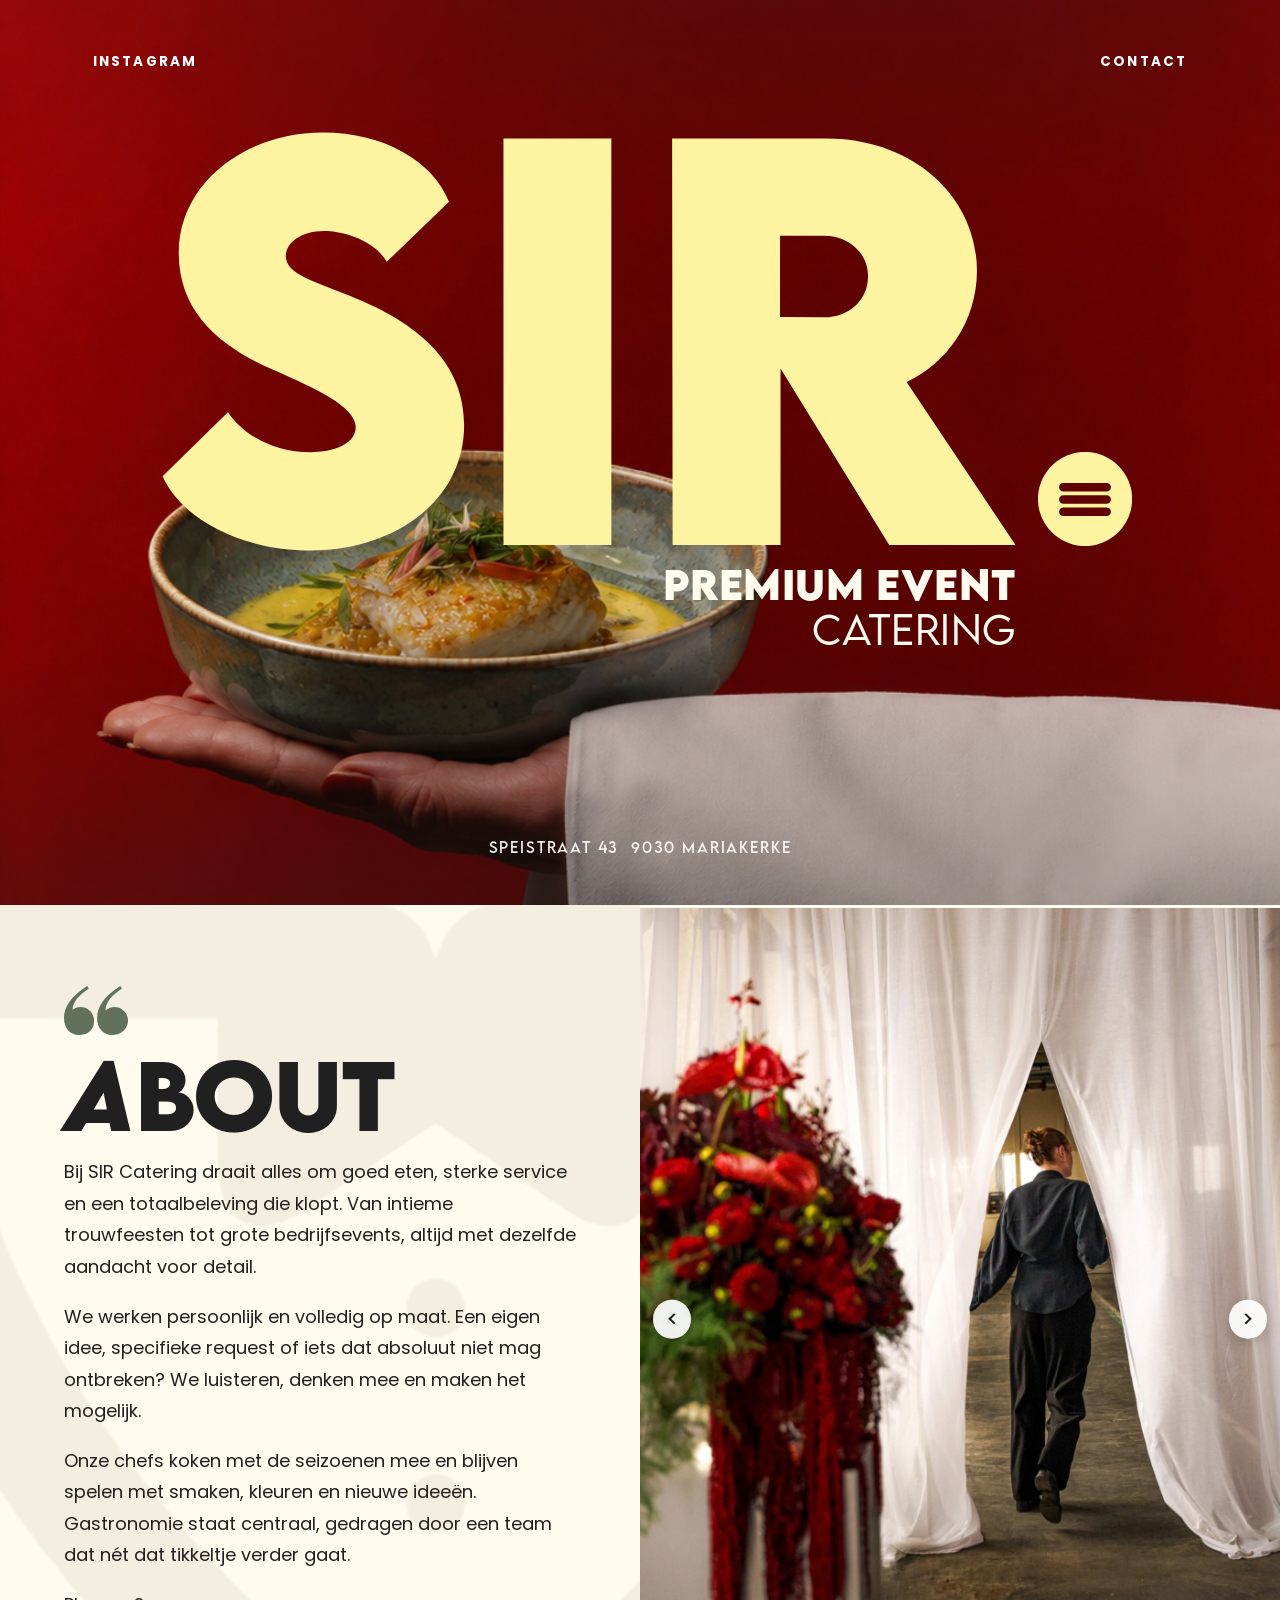
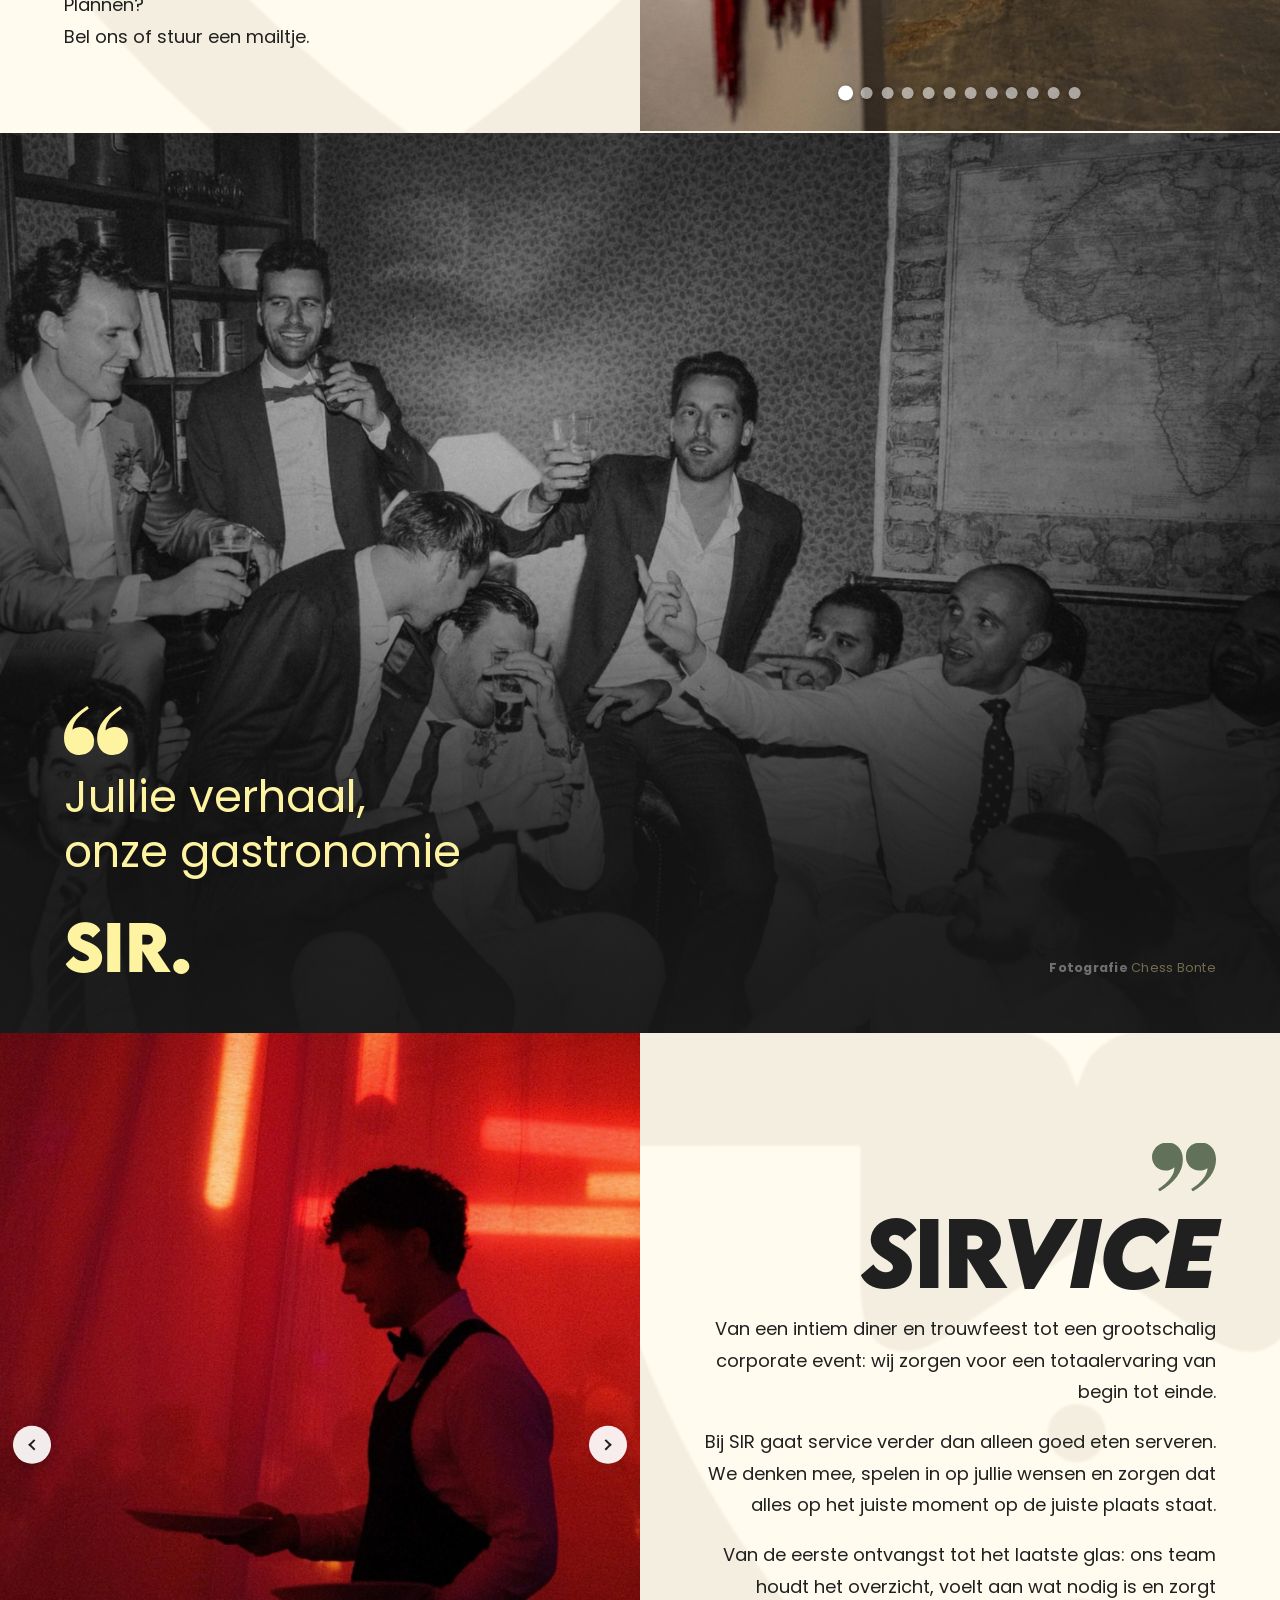
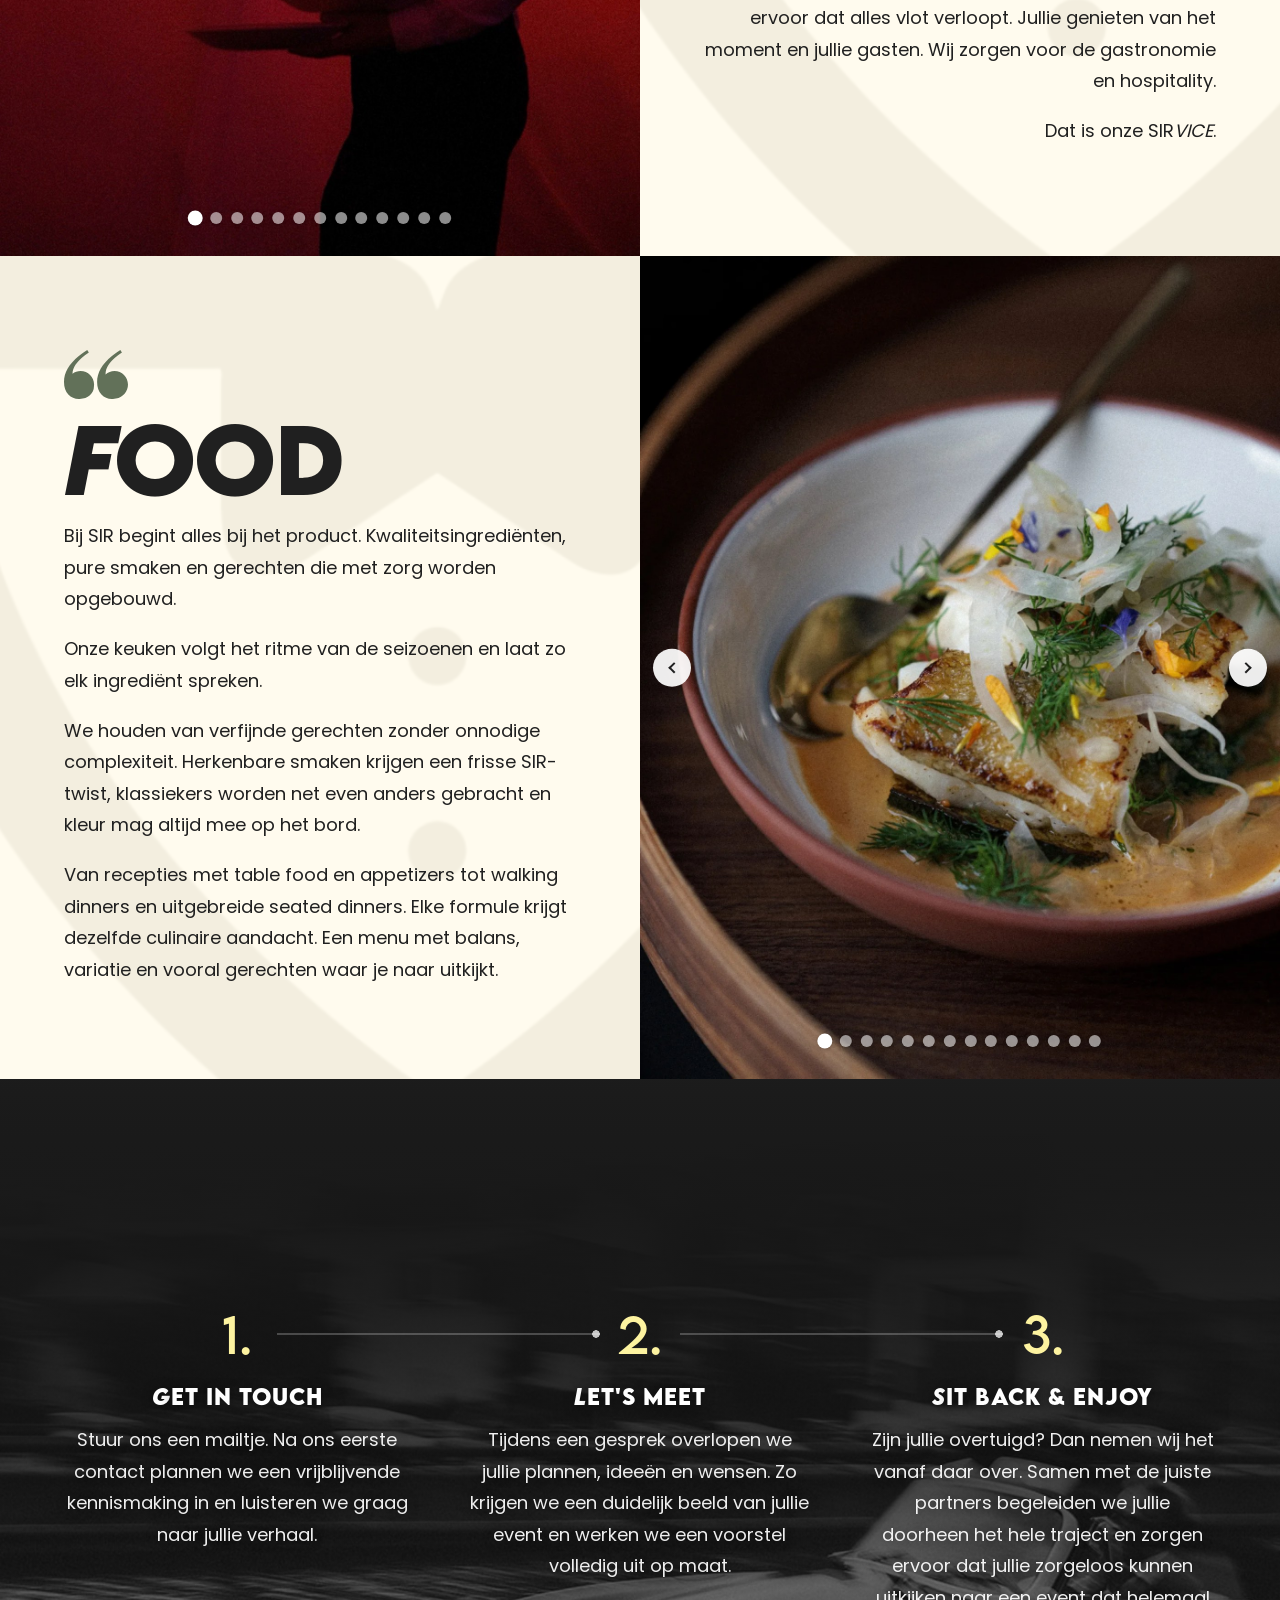
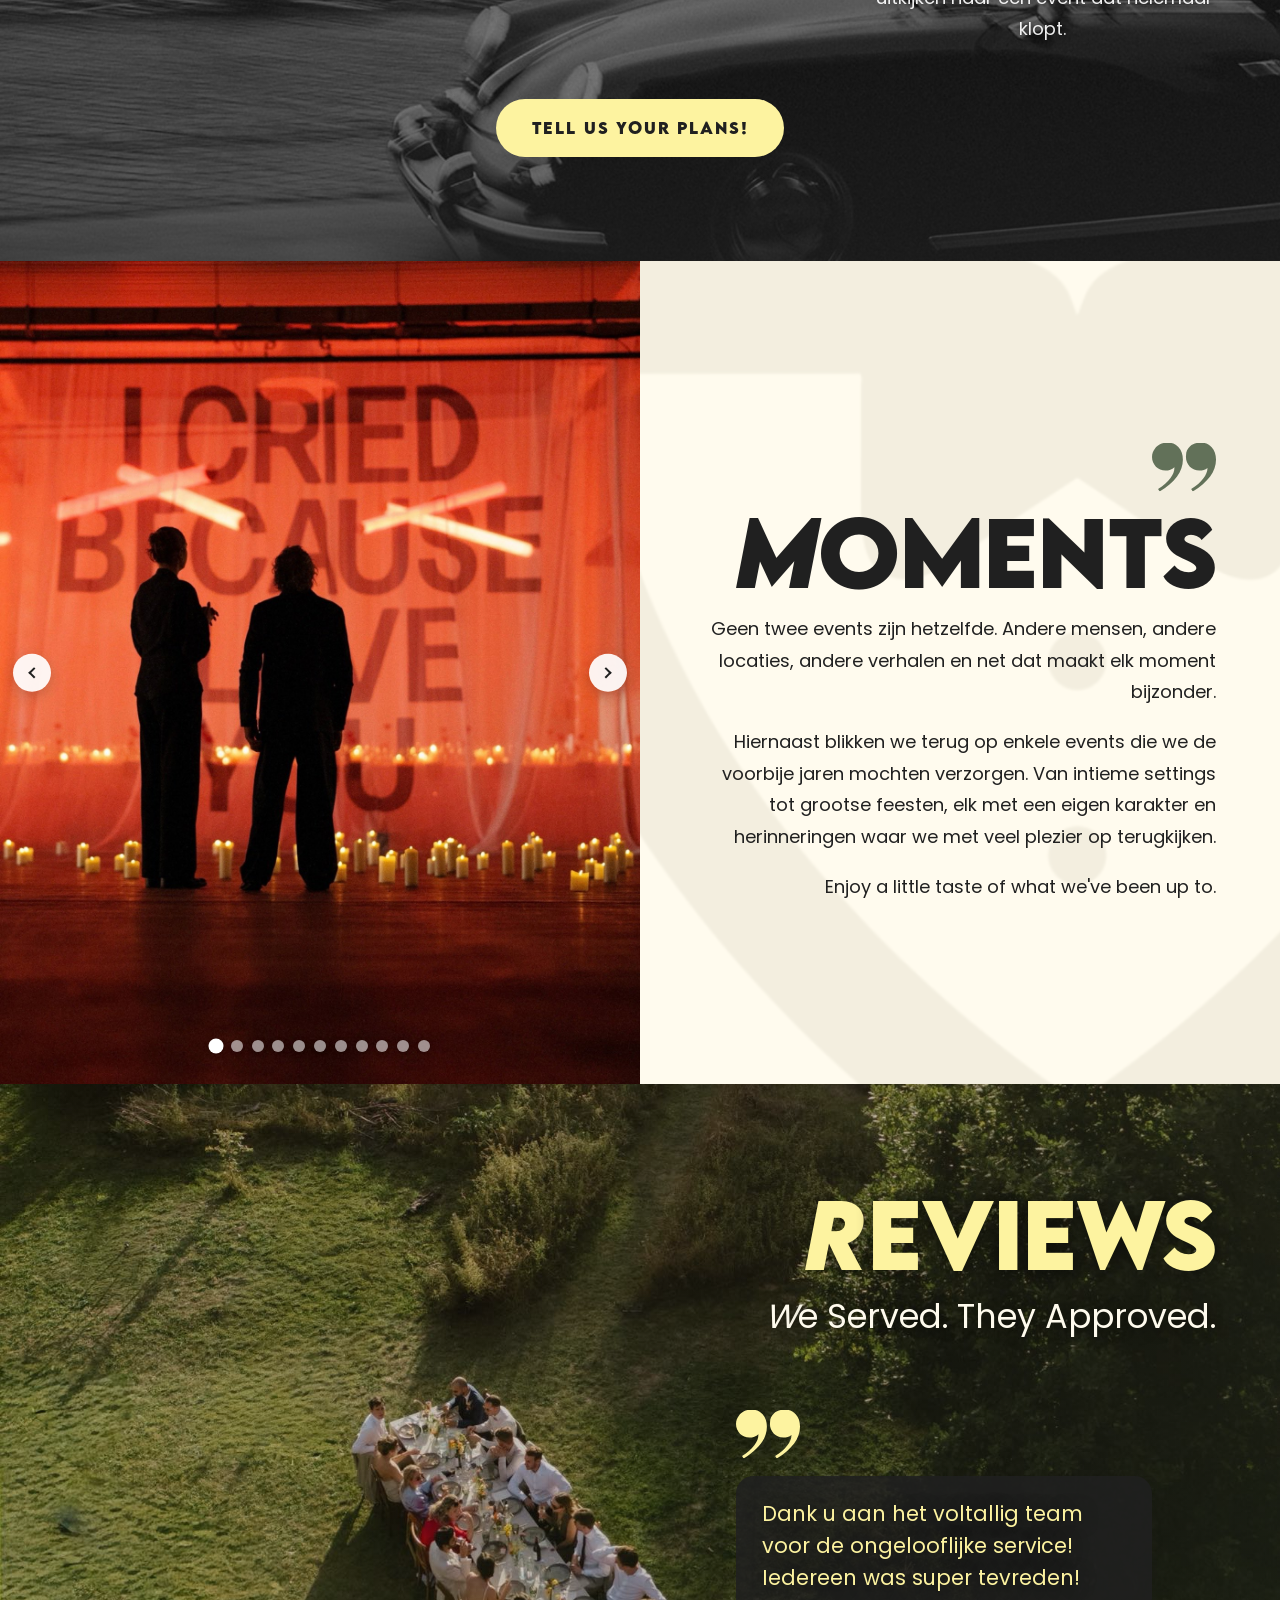
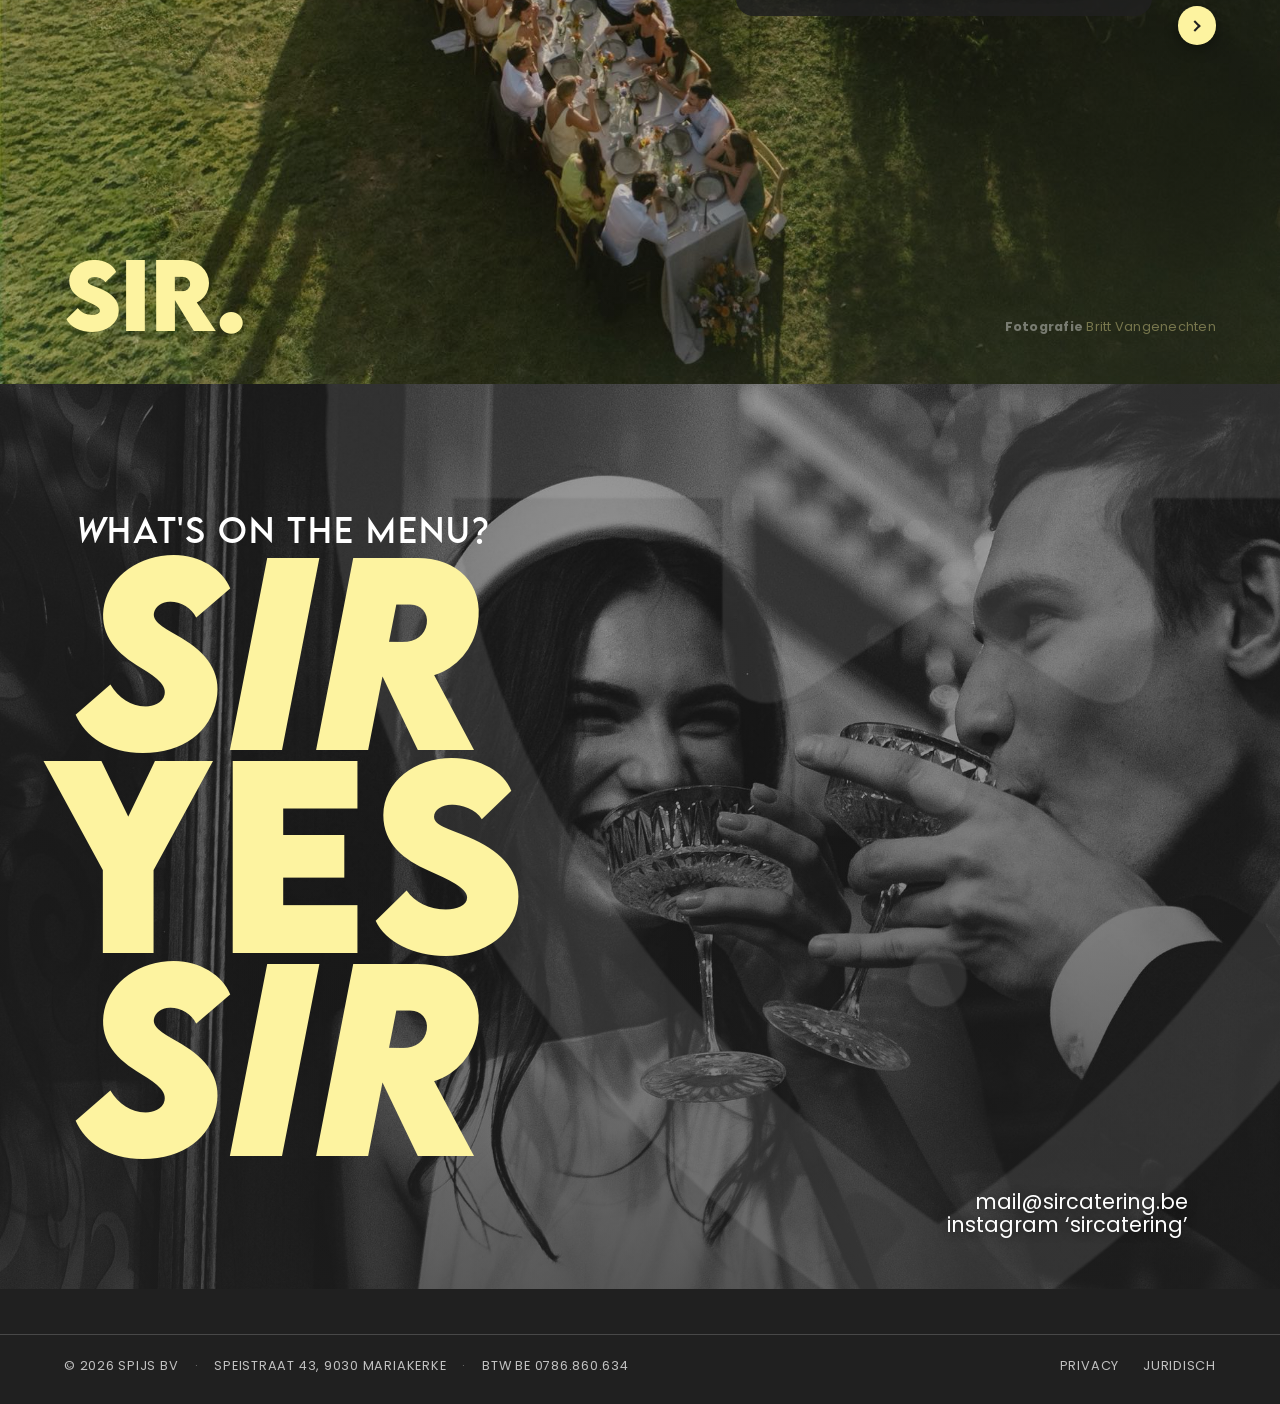
==== index.html @ d2e9de93 "Voeg het dessert toe aan Food en ruim wat achterstallig werk op Food telt nu veertien beelden. Verde" ====
<!DOCTYPE html>
<html lang="nl">
<head>
<meta charset="utf-8">
<meta name="viewport" content="width=device-width, initial-scale=1">
<title>SIR. — Premium Event Catering</title>
<meta name="description" content="Sir Catering — premium event catering uit Mariakerke. Van intiem diner tot trouwfeest of corporate event: gastronomie, service en beleving tot in de kleinste details.">
<meta name="theme-color" content="#202020">
<link rel="canonical" href="https://sircatering.be/">

<meta property="og:type" content="website">
<meta property="og:locale" content="nl_BE">
<meta property="og:site_name" content="SIR. Premium Event Catering">
<meta property="og:title" content="SIR. — Premium Event Catering">
<meta property="og:description" content="Van intiem diner tot trouwfeest of corporate event: gastronomie, service en beleving tot in de kleinste details.">
<!-- Open Graph vereist absolute URL's — bij een andere domeinnaam ook deze aanpassen -->
<meta property="og:url" content="https://sircatering.be/">
<meta property="og:image" content="https://sircatering.be/images/og-image.jpg">
<meta property="og:image:width" content="1200">
<meta property="og:image:height" content="630">
<meta name="twitter:card" content="summary_large_image">

<script type="application/ld+json">
{
  "@context": "https://schema.org",
  "@type": "FoodEstablishment",
  "additionalType": "https://schema.org/CateringService",
  "name": "Sir Catering",
  "alternateName": "SIR. Premium Event Catering",
  "legalName": "Spijs bv",
  "vatID": "BE0786860634",
  "taxID": "0786.860.634",
  "url": "https://sircatering.be/",
  "email": "mail@sircatering.be",
  "image": "https://sircatering.be/images/og-image.jpg",
  "description": "Premium event catering uit Mariakerke. Van intiem diner tot trouwfeest of corporate event: gastronomie, service en beleving tot in de kleinste details.",
  "address": {
    "@type": "PostalAddress",
    "streetAddress": "Speistraat 43",
    "postalCode": "9030",
    "addressLocality": "Mariakerke",
    "addressCountry": "BE"
  },
  "servesCuisine": "Seizoensgebonden gastronomie",
  "areaServed": "BE"
}
</script>

<!-- Het merkteken uit design/icon.svg. De .ico bevat 16 t/m 256 px, zodat
     Windows-snelkoppelingen en oudere browsers een scherpe versie krijgen. -->
<link rel="icon" href="favicon.ico" sizes="16x16 24x24 32x32 48x48 64x64 128x128 256x256">
<link rel="icon" href="assets/img/favicon-32.png" type="image/png" sizes="32x32">
<link rel="icon" href="assets/img/icon-512.png" type="image/png" sizes="512x512">
<link rel="apple-touch-icon" href="assets/img/apple-touch-icon.png">

<!-- LEMON MILK staat lokaal in /fonts. Deze twee dragen het eerste scherm
     (het woordmerk en de navigatie), dus die halen we meteen op. -->
<link rel="preload" href="fonts/LEMONMILK-Bold.woff2" as="font" type="font/woff2" crossorigin>
<link rel="preload" href="fonts/LEMONMILK-Light.woff2" as="font" type="font/woff2" crossorigin>

<link rel="preload" href="fonts/Poppins-Regular.woff2" as="font" type="font/woff2" crossorigin>
<link rel="stylesheet" href="assets/css/style.css">

<script>
/* Staat bewust inline in de <head>:
   1. markeert de pagina als "JS actief" (anders blijft alles zichtbaar);
   2. vangt álle laadfouten van afbeeldingen op, ook die vóór main.js. */
document.documentElement.classList.add('js');
document.addEventListener('error', function (e) {
  var el = e.target;
  if (el && el.tagName === 'IMG') { el.setAttribute('data-missing', ''); }
}, true);
</script>
</head>

<body>
<a class="skip-link" href="#about">Naar de inhoud</a>

<!-- ============================================================
     STICKY HEADER — verschijnt zodra je voorbij de hero scrolt
     ============================================================ -->
<header class="site-header" id="site-header">
  <a class="site-header__logo" href="#top" aria-label="SIR. — naar boven">SIR.</a>

  <nav class="site-header__nav" aria-label="Hoofdnavigatie">
    <a href="#about">About</a>
    <a href="#sirvice">Sir<em>vice</em></a>
    <a href="#contact">Contact</a>
  </nav>

  <button class="burger" type="button" aria-label="Menu openen" aria-expanded="false" aria-controls="site-menu">
    <span aria-hidden="true"><i></i><i></i><i></i></span>
  </button>
</header>

<!-- ============================================================
     OVERLAY MENU
     ============================================================ -->
<div class="menu" id="site-menu" role="dialog" aria-modal="true" aria-label="Menu">
  <button class="menu__close" type="button" aria-label="Menu sluiten" aria-expanded="false" aria-controls="site-menu">
    <span aria-hidden="true"><i></i><i></i><i></i></span>
  </button>
  <div class="menu__inner">
    <nav class="menu__nav" aria-label="Menu">
      <!-- Het label zit in één span: anders zijn "Sir" en "vice" aparte
           flex-items en valt de gap van de link ertussen. -->
      <a href="#about"><span class="menu__no">01</span><span class="menu__label">About</span></a>
      <a href="#sirvice"><span class="menu__no">02</span><span class="menu__label">Sir<em>vice</em></span></a>
      <a href="#food"><span class="menu__no">03</span><span class="menu__label">Food</span></a>
      <a href="#contact"><span class="menu__no">04</span><span class="menu__label">Contact</span></a>
      <a href="#moments"><span class="menu__no">05</span><span class="menu__label">Moments</span></a>
      <a href="#reviews"><span class="menu__no">06</span><span class="menu__label">Reviews</span></a>
    </nav>
    <div class="menu__meta">
      <p><a href="mailto:mail@sircatering.be">mail@sircatering.be</a></p>
      <p>Spijs bv<br>Speistraat 43<br>9030 Mariakerke<br>Btw BE 0786.860.634</p>
      <p><a href="https://www.instagram.com/sircatering" target="_blank" rel="noopener">Instagram</a><br>
         <a href="privacy.html">Privacy</a><br>
         <a href="juridisch.html">Juridisch</a></p>
    </div>
  </div>
</div>

<main id="top">

  <!-- ============================================================
       1. HERO
       ============================================================ -->
  <section class="hero" id="hero" aria-label="SIR. Premium Event Catering">
    <!-- Kader met de verhouding van de foto (2000x1414). Het past zich binnen
         het scherm, zodat de hele foto te zien is in plaats van een uitsnede. -->
    <div class="hero__frame">
    <div class="hero__media ph ph--hero ph--color" data-label="HERO" data-size="2000 × 1414">
      <!-- Twee uitsnedes van dezelfde opname: liggend voor brede schermen,
           staand voor telefoons. Een staande uitsnede uit de liggende foto zou
           niets toevoegen — dat zijn exact dezelfde pixels als cover daar al
           toont — dus hiervoor is een eigen bestand nodig. -->
      <picture>
        <source media="(max-width: 47.99em)" srcset="images/hero-mobile.jpg" width="1080" height="1920">
        <img src="images/hero.jpg" alt="" width="2000" height="1414" fetchpriority="high" decoding="async">
      </picture>
    </div>
    <div class="hero__scrim" aria-hidden="true"></div>

    <div class="hero__top">
      <a class="hero__link" href="https://www.instagram.com/sircatering" target="_blank" rel="noopener">Instagram</a>
      <a class="hero__link" href="#contact">Contact</a>
    </div>

    <div class="hero__center">
      <!-- aria-label op de h1 zelf: anders zou de knoplabel ("Menu openen")
           mee in de naam van de hoofdtitel belanden. -->
      <h1 class="hero__wordmark" aria-label="SIR. Premium Event Catering">
        <span class="hero__sir">SIR</span><!--
     --><button class="hero__dot" type="button" aria-label="Menu openen" aria-expanded="false" aria-controls="site-menu">
          <span aria-hidden="true"><i></i><i></i><i></i></span>
        </button>
      </h1>
      <p class="hero__tagline"><strong>Premium Event</strong><span>Catering</span></p>
    </div>

    <!-- Adres opent de kaart. Query in plaats van coordinaten: Google toont dan
         de zaak met naam, en het adres blijft leesbaar in de broncode. -->
    <p class="hero__address"><a
      href="https://www.google.com/maps/search/?api=1&amp;query=Speistraat%2043%2C%209030%20Mariakerke%2C%20Belgium"
      target="_blank" rel="noopener"
      aria-label="Speistraat 43, 9030 Mariakerke — openen in Google Maps"
      >Speistraat 43&nbsp;&nbsp;9030 Mariakerke</a></p>
    </div><!-- /.hero__frame -->
  </section>

  <!-- ============================================================
       2. ABOUT — tekst links, carrousel rechts
       ============================================================ -->
  <section class="split" id="about">
    <div class="split__text reveal">
      <div class="split__card">
        <span class="quote-mark quote-mark--open" aria-hidden="true"></span>
        <h2 class="section-title">About</h2>
        <p>Bij SIR Catering draait alles om goed eten, sterke service en een totaalbeleving die klopt. Van intieme trouwfeesten tot grote bedrijfsevents, altijd met dezelfde aandacht voor detail.</p>
        <p>We werken persoonlijk en volledig op maat. Een eigen idee, specifieke request of iets dat absoluut niet mag ontbreken? We luisteren, denken mee en maken het mogelijk.</p>
        <p>Onze chefs koken met de seizoenen mee en blijven spelen met smaken, kleuren en nieuwe ideeën. Gastronomie staat centraal, gedragen door een team dat nét dat tikkeltje verder gaat.</p>
        <p>Plannen?<br>Bel ons of <a class="text-link" href="mailto:mail@sircatering.be">stuur een mailtje</a>.</p>
      </div>
    </div>

    <!-- Carrousel: voeg een slide toe door één .carousel__slide te kopiëren -->
    <div class="split__media">
      <div class="carousel" role="group" data-carousel aria-roledescription="carrousel" aria-label="Beelden bij About">
        <div class="carousel__viewport">
          <ul class="carousel__track">
            <li class="carousel__slide ph" data-label="ABOUT 01" data-size="1400 × 1800"><img src="images/about-1.jpg" alt="Het team van Sir Catering aan het werk" loading="lazy" decoding="async"></li>
            <li class="carousel__slide ph" data-label="ABOUT 02" data-size="1400 × 1800"><img src="images/about-2.jpg" alt="" loading="lazy" decoding="async"></li>
            <li class="carousel__slide ph" data-label="ABOUT 03" data-size="1400 × 1800"><img src="images/about-3.jpg" alt="" loading="lazy" decoding="async"></li>
            <li class="carousel__slide ph" data-label="ABOUT 04" data-size="1400 × 1800"><img src="images/about-4.jpg" alt="" loading="lazy" decoding="async"></li>
            <li class="carousel__slide ph" data-label="ABOUT 05" data-size="1400 × 1800"><img src="images/about-5.jpg" alt="" loading="lazy" decoding="async"></li>
            <li class="carousel__slide ph" data-label="ABOUT 06" data-size="1400 × 1800"><img src="images/about-6.jpg" alt="" loading="lazy" decoding="async"></li>
            <li class="carousel__slide ph" data-label="ABOUT 07" data-size="1400 × 1800"><img src="images/about-7.jpg" alt="" loading="lazy" decoding="async"></li>
            <li class="carousel__slide ph" data-label="ABOUT 08" data-size="1400 × 1800"><img src="images/about-8.jpg" alt="" loading="lazy" decoding="async"></li>
            <li class="carousel__slide ph" data-label="ABOUT 09" data-size="1400 × 1800"><img src="images/about-9.jpg" alt="" loading="lazy" decoding="async"></li>
            <li class="carousel__slide ph" data-label="ABOUT 10" data-size="1400 × 1800"><img src="images/about-10.jpg" alt="" loading="lazy" decoding="async"></li>
            <li class="carousel__slide ph" data-label="ABOUT 11" data-size="1400 × 1800"><img src="images/about-11.jpg" alt="" loading="lazy" decoding="async"></li>
            <li class="carousel__slide ph" data-label="ABOUT 12" data-size="1400 × 1800"><img src="images/about-12.jpg" alt="" loading="lazy" decoding="async"></li>
          </ul>
        </div>
        <button class="carousel__arrow carousel__arrow--prev" type="button" aria-label="Vorige foto"></button>
        <button class="carousel__arrow carousel__arrow--next" type="button" aria-label="Volgende foto"></button>
        <div class="carousel__dots"></div>
        <p class="carousel__status visually-hidden" aria-live="polite"></p>
      </div>
    </div>
  </section>

  <!-- ============================================================
       3. QUOTE — volvlak-beeld met korte uitspraak
       ============================================================ -->
  <section class="quote" aria-label="Quote">
    <div class="quote__media ph ph--hero" data-label="QUOTE" data-size="1890 × 1418">
      <img src="images/quote.jpg" alt="" loading="lazy" decoding="async">
    </div>
    <div class="quote__scrim" aria-hidden="true"></div>
    <blockquote class="quote__body reveal">
      <span class="quote-mark quote-mark--open quote-mark--butter" aria-hidden="true"></span>
      <p>Jullie verhaal,<br>onze gastronomie</p>
    </blockquote>
    <!-- "SIR." en de fotocredit horen op een gedeelde basislijn; daarom staan
         ze in een rij en niet los van elkaar. -->
    <div class="credit-row">
      <span class="quote__sir" aria-hidden="true">SIR.</span>
      <p class="photo-credit"><strong>Fotografie</strong> <span class="photo-credit__name">Chess Bonte</span></p>
    </div>
  </section>

  <!-- ============================================================
       4. SIRVICE — carrousel links, tekst rechts
       ============================================================ -->
  <section class="split split--reverse" id="sirvice">
    <div class="split__media">
      <div class="carousel" role="group" data-carousel aria-roledescription="carrousel" aria-label="Beelden bij Sirvice">
        <div class="carousel__viewport">
          <ul class="carousel__track">
            <li class="carousel__slide ph" data-label="SIRVICE 01" data-size="1400 × 1800"><img src="images/sirvice-1.jpg" alt="Service tijdens een event van Sir Catering" loading="lazy" decoding="async"></li>
            <li class="carousel__slide ph" data-label="SIRVICE 02" data-size="1400 × 1800"><img src="images/sirvice-2.jpg" alt="" loading="lazy" decoding="async"></li>
            <li class="carousel__slide ph" data-label="SIRVICE 03" data-size="1400 × 1800"><img src="images/sirvice-3.jpg" alt="" loading="lazy" decoding="async"></li>
            <li class="carousel__slide ph" data-label="SIRVICE 04" data-size="1400 × 1800"><img src="images/sirvice-4.jpg" alt="" loading="lazy" decoding="async"></li>
            <li class="carousel__slide ph" data-label="SIRVICE 05" data-size="1400 × 1800"><img src="images/sirvice-5.jpg" alt="" loading="lazy" decoding="async"></li>
            <li class="carousel__slide ph" data-label="SIRVICE 06" data-size="1400 × 1800"><img src="images/sirvice-6.jpg" alt="" loading="lazy" decoding="async"></li>
            <li class="carousel__slide ph" data-label="SIRVICE 07" data-size="1400 × 1800"><img src="images/sirvice-7.jpg" alt="" loading="lazy" decoding="async"></li>
            <li class="carousel__slide ph" data-label="SIRVICE 08" data-size="1400 × 1800"><img src="images/sirvice-8.jpg" alt="" loading="lazy" decoding="async"></li>
            <li class="carousel__slide ph" data-label="SIRVICE 09" data-size="1400 × 1800"><img src="images/sirvice-9.jpg" alt="" loading="lazy" decoding="async"></li>
            <li class="carousel__slide ph" data-label="SIRVICE 10" data-size="1400 × 1800"><img src="images/sirvice-10.jpg" alt="" loading="lazy" decoding="async"></li>
            <li class="carousel__slide ph" data-label="SIRVICE 11" data-size="1400 × 1800"><img src="images/sirvice-11.jpg" alt="" loading="lazy" decoding="async"></li>
            <li class="carousel__slide ph" data-label="SIRVICE 12" data-size="1400 × 1800"><img src="images/sirvice-12.jpg" alt="" loading="lazy" decoding="async"></li>
            <li class="carousel__slide ph" data-label="SIRVICE 13" data-size="1400 × 1800"><img src="images/sirvice-13.jpg" alt="" loading="lazy" decoding="async"></li>
          </ul>
        </div>
        <button class="carousel__arrow carousel__arrow--prev" type="button" aria-label="Vorige foto"></button>
        <button class="carousel__arrow carousel__arrow--next" type="button" aria-label="Volgende foto"></button>
        <div class="carousel__dots"></div>
        <p class="carousel__status visually-hidden" aria-live="polite"></p>
      </div>
    </div>

    <div class="split__text split__text--end reveal">
      <div class="split__card">
        <span class="quote-mark quote-mark--close" aria-hidden="true"></span>
        <h2 class="section-title">Sir<em>vice</em></h2>
        <p>Van een intiem diner en trouwfeest tot een grootschalig corporate event: wij zorgen voor een totaalervaring van begin tot einde.</p>
        <p>Bij SIR gaat service verder dan alleen goed eten serveren. We denken mee, spelen in op jullie wensen en zorgen dat alles op het juiste moment op de juiste plaats staat.</p>
        <p>Van de eerste ontvangst tot het laatste glas: ons team houdt het overzicht, voelt aan wat nodig is en zorgt ervoor dat alles vlot verloopt. Jullie genieten van het moment en jullie gasten. Wij zorgen voor de gastronomie en hospitality.</p>
        <p class="split__tagline">Dat is onze SIR<em>VICE</em>.</p>
      </div>
    </div>
  </section>

  <!-- ============================================================
       5. FOOD — tekst links (rechts uitgelijnd), carrousel rechts
       ============================================================ -->
  <section class="split" id="food">
    <div class="split__text reveal">
      <div class="split__card">
        <span class="quote-mark quote-mark--open" aria-hidden="true"></span>
        <h2 class="section-title">Food</h2>
        <p>Bij SIR begint alles bij het product. Kwaliteitsingrediënten, pure smaken en gerechten die met zorg worden opgebouwd.</p>
        <p>Onze keuken volgt het ritme van de seizoenen en laat zo elk ingrediënt spreken.</p>
        <p>We houden van verfijnde gerechten zonder onnodige complexiteit. Herkenbare smaken krijgen een frisse SIR-twist, klassiekers worden net even anders gebracht en kleur mag altijd mee op het bord.</p>
        <p>Van recepties met table food en appetizers tot walking dinners en uitgebreide seated dinners. Elke formule krijgt dezelfde culinaire aandacht. Een menu met balans, variatie en vooral gerechten waar je naar uitkijkt.</p>
      </div>
    </div>

    <div class="split__media">
      <div class="carousel" role="group" data-carousel aria-roledescription="carrousel" aria-label="Beelden bij Food">
        <div class="carousel__viewport">
          <ul class="carousel__track">
            <li class="carousel__slide ph" data-label="FOOD 01" data-size="1400 × 1800"><img src="images/food-1.jpg" alt="Gerecht van Sir Catering" loading="lazy" decoding="async"></li>
            <li class="carousel__slide ph" data-label="FOOD 02" data-size="1400 × 1800"><img src="images/food-2.jpg" alt="" loading="lazy" decoding="async"></li>
            <li class="carousel__slide ph" data-label="FOOD 03" data-size="1400 × 1800"><img src="images/food-3.jpg" alt="" loading="lazy" decoding="async"></li>
            <li class="carousel__slide ph" data-label="FOOD 04" data-size="1400 × 1800"><img src="images/food-4.jpg" alt="" loading="lazy" decoding="async"></li>
            <li class="carousel__slide ph" data-label="FOOD 05" data-size="1400 × 1800"><img src="images/food-5.jpg" alt="" loading="lazy" decoding="async"></li>
            <li class="carousel__slide ph" data-label="FOOD 06" data-size="1400 × 1800"><img src="images/food-6.jpg" alt="" loading="lazy" decoding="async"></li>
            <li class="carousel__slide ph" data-label="FOOD 07" data-size="1400 × 1800"><img src="images/food-7.jpg" alt="" loading="lazy" decoding="async"></li>
            <li class="carousel__slide ph" data-label="FOOD 08" data-size="1400 × 1800"><img src="images/food-8.jpg" alt="" loading="lazy" decoding="async"></li>
            <li class="carousel__slide ph" data-label="FOOD 09" data-size="1400 × 1800"><img src="images/food-9.jpg" alt="" loading="lazy" decoding="async"></li>
            <li class="carousel__slide ph" data-label="FOOD 10" data-size="1400 × 1800"><img src="images/food-10.jpg" alt="" loading="lazy" decoding="async"></li>
            <li class="carousel__slide ph" data-label="FOOD 11" data-size="1400 × 1800"><img src="images/food-11.jpg" alt="" loading="lazy" decoding="async"></li>
            <li class="carousel__slide ph" data-label="FOOD 12" data-size="1400 × 1800"><img src="images/food-12.jpg" alt="" loading="lazy" decoding="async"></li>
            <li class="carousel__slide ph" data-label="FOOD 13" data-size="1400 × 1800"><img src="images/food-13.jpg" alt="" loading="lazy" decoding="async"></li>
            <li class="carousel__slide ph" data-label="FOOD 14" data-size="1400 × 1800"><img src="images/food-14.jpg" alt="" loading="lazy" decoding="async"></li>
          </ul>
        </div>
        <button class="carousel__arrow carousel__arrow--prev" type="button" aria-label="Vorige foto"></button>
        <button class="carousel__arrow carousel__arrow--next" type="button" aria-label="Volgende foto"></button>
        <div class="carousel__dots"></div>
        <p class="carousel__status visually-hidden" aria-live="polite"></p>
      </div>
    </div>
  </section>

  <!-- ============================================================
       6. CONTACT & BOOKING — over de Porsche, zoals in de voorstelling
       ============================================================ -->
  <section class="booking" id="contact">
    <div class="booking__media ph ph--hero" data-label="CONTACT" data-size="1890 × 1418">
      <img src="images/contact.jpg" alt="" loading="lazy" decoding="async">
    </div>
    <div class="booking__scrim" aria-hidden="true"></div>

    <div class="booking__inner">
      <h2 class="booking__title reveal">Contact <span>&amp;</span> <em>Booking</em></h2>

      <ol class="booking__steps">
        <li class="booking__step reveal">
          <span class="booking__num">1.</span>
          <h3>Get in touch</h3>
          <p>Stuur ons een mailtje. Na ons eerste contact plannen we een vrijblijvende kennismaking in en luisteren we graag naar jullie verhaal.</p>
        </li>
        <li class="booking__step reveal">
          <span class="booking__num">2.</span>
          <h3>Let's meet</h3>
          <p>Tijdens een gesprek overlopen we jullie plannen, ideeën en wensen. Zo krijgen we een duidelijk beeld van jullie event en werken we een voorstel volledig uit op maat.</p>
        </li>
        <li class="booking__step reveal">
          <span class="booking__num">3.</span>
          <h3>Sit back &amp; enjoy</h3>
          <p>Zijn jullie overtuigd? Dan nemen wij het vanaf daar over. Samen met de juiste partners begeleiden we jullie doorheen het hele traject en zorgen ervoor dat jullie zorgeloos kunnen uitkijken naar een event dat helemaal klopt.</p>
        </li>
      </ol>

      <p class="booking__cta reveal">
        <a class="btn" href="mailto:mail@sircatering.be?subject=Tell%20us%20your%20plans!">Tell us your plans!</a>
      </p>
    </div>
  </section>

  <!-- ============================================================
       7. MOMENTS — carrousel links, tekst rechts
       ============================================================ -->
  <section class="split split--reverse" id="moments">
    <div class="split__media">
      <div class="carousel" role="group" data-carousel aria-roledescription="carrousel" aria-label="Beelden bij Moments">
        <div class="carousel__viewport">
          <ul class="carousel__track">
            <li class="carousel__slide ph" data-label="MOMENTS 01" data-size="1400 × 1800"><img src="images/moments-1.jpg" alt="Een event verzorgd door Sir Catering" loading="lazy" decoding="async"></li>
            <li class="carousel__slide ph" data-label="MOMENTS 02" data-size="1400 × 1800"><img src="images/moments-2.jpg" alt="" loading="lazy" decoding="async"></li>
            <li class="carousel__slide ph" data-label="MOMENTS 03" data-size="1400 × 1800"><img src="images/moments-3.jpg" alt="" loading="lazy" decoding="async"></li>
            <li class="carousel__slide ph" data-label="MOMENTS 04" data-size="1400 × 1800"><img src="images/moments-4.jpg" alt="" loading="lazy" decoding="async"></li>
            <li class="carousel__slide ph" data-label="MOMENTS 05" data-size="1400 × 1800"><img src="images/moments-5.jpg" alt="" loading="lazy" decoding="async"></li>
            <li class="carousel__slide ph" data-label="MOMENTS 06" data-size="1400 × 1800"><img src="images/moments-6.jpg" alt="" loading="lazy" decoding="async"></li>
            <li class="carousel__slide ph" data-label="MOMENTS 07" data-size="1400 × 1800"><img src="images/moments-7.jpg" alt="" loading="lazy" decoding="async"></li>
            <li class="carousel__slide ph" data-label="MOMENTS 08" data-size="1400 × 1800"><img src="images/moments-8.jpg" alt="" loading="lazy" decoding="async"></li>
            <li class="carousel__slide ph" data-label="MOMENTS 09" data-size="1400 × 1800"><img src="images/moments-9.jpg" alt="" loading="lazy" decoding="async"></li>
            <li class="carousel__slide ph" data-label="MOMENTS 10" data-size="1400 × 1800"><img src="images/moments-10.jpg" alt="" loading="lazy" decoding="async"></li>
            <li class="carousel__slide ph" data-label="MOMENTS 11" data-size="1400 × 1800"><img src="images/moments-11.jpg" alt="" loading="lazy" decoding="async"></li>
          </ul>
        </div>
        <button class="carousel__arrow carousel__arrow--prev" type="button" aria-label="Vorige foto"></button>
        <button class="carousel__arrow carousel__arrow--next" type="button" aria-label="Volgende foto"></button>
        <div class="carousel__dots"></div>
        <p class="carousel__status visually-hidden" aria-live="polite"></p>
      </div>
    </div>

    <div class="split__text split__text--end reveal">
      <div class="split__card">
        <span class="quote-mark quote-mark--close" aria-hidden="true"></span>
        <h2 class="section-title">Moments</h2>
        <p>Geen twee events zijn hetzelfde. Andere mensen, andere locaties, andere verhalen en net dat maakt elk moment bijzonder.</p>
        <p>Hiernaast blikken we terug op enkele events die we de voorbije jaren mochten verzorgen. Van intieme settings tot grootse feesten, elk met een eigen karakter en herinneringen waar we met veel plezier op terugkijken.</p>
        <p class="split__tagline">Enjoy a little taste of what we've been up to.</p>
      </div>
    </div>
  </section>


  <!-- ============================================================
       8. REVIEWS — "We Served. They Approved."
       Eén review tegelijk; het pijltje bladert verder.
       ============================================================ -->
  <section class="reviews" id="reviews" aria-label="Reviews">
    <div class="reviews__media ph ph--hero ph--color" data-label="REVIEWS" data-size="1700 × 1481">
      <img src="images/reviews.jpg" alt="" loading="lazy" decoding="async">
    </div>
    <div class="reviews__scrim" aria-hidden="true"></div>

    <div class="reviews__lede reveal">
      <p class="reviews__kicker">Reviews</p>
      <h2>We Served. They Approved.</h2>
    </div>

    <div class="reviews__panel">
      <div class="reviews__quote" data-reviews>
        <span class="quote-mark quote-mark--close quote-mark--butter" aria-hidden="true"></span>
        <div class="reviews__viewport" aria-live="polite">
          <!-- Een review toevoegen = één <blockquote> erbij; de JavaScript telt zelf. -->
          <blockquote class="is-active"><p>Dank u aan het voltallig team voor de ongelooflijke service! Iedereen was super tevreden!</p></blockquote>
          <blockquote><p>We zijn super tevreden dat we met jullie hebben samengewerkt! Vanaf ons eerste contact, tot de wijnproeving en de bruidstaart, alles was tiptop! Letterlijk alle gasten spraken ons aan over het eten en de bediening omdat het zo in orde was.</p></blockquote>
          <blockquote><p>Het was super lekker en dat compliment hebben we van iedereen gehoord. Vooral de hapjes vielen heel erg in de smaak. Het volledige team was zeer attent, wat enorm geapprecieerd werd.</p></blockquote>
          <blockquote><p>Heel hard genoten en alleen maar lof over de cateraar.</p></blockquote>
          <blockquote><p>Graag wil ik jullie feliciteren met jullie pico-bello verzorging van ons feest. De gasten mochten genieten van een heerlijk en fijn walking dinner. Ook een pluim naar al jullie medewerkers: ze waren allen heel vriendelijk, behulpzaam, en stuk voor stuk mooie mensen. Alles liep op rolletjes.</p></blockquote>
        </div>
      </div>
      <button class="reviews__next" type="button" aria-label="Volgende review"></button>
    </div>

    <div class="credit-row">
      <span class="reviews__sir" aria-hidden="true">SIR.</span>
      <p class="photo-credit"><strong>Fotografie</strong> <span class="photo-credit__name">Britt Vangenechten</span></p>
    </div>
  </section>

</main>

<!-- ============================================================
     8. FOOTER
     ============================================================ -->
<footer class="footer">
  <!-- Het kader van de voorstelling: 842,25 x 595,5 (1,414). Alles erbinnen
       staat in procenten van dit kader, zodat de verhoudingen op elke breedte
       gelijk blijven. De juridische regel staat er BUITEN, want die bestaat
       niet in de voorstelling. -->
  <div class="footer__poster">
  <div class="footer__media ph ph--hero" data-label="FOOTER" data-size="1890 × 1418">
    <!-- Staande uitsnede voor telefoons, liggend voor bredere schermen. -->
    <picture>
      <source media="(max-width: 47.99em)" srcset="images/footer-mobile.jpg" width="1080" height="1920">
      <img src="images/footer.jpg" alt="" width="1890" height="1418" loading="lazy" decoding="async">
    </picture>
  </div>
  <div class="footer__scrim" aria-hidden="true"></div>
  <span class="shield-overlay" aria-hidden="true"></span>

  <div class="footer__inner">
    <div class="footer__lede">
      <p class="footer__kicker">What's on the menu?</p>
      <p class="footer__wordmark"><span>Sir</span> <span class="footer__yes">Yes</span> <span>Sir</span></p>
    </div>

    <address class="footer__contact">
      <a href="mailto:mail@sircatering.be">mail@sircatering.be</a>
      <a href="https://www.instagram.com/sircatering" target="_blank" rel="noopener">instagram &lsquo;sircatering&rsquo;</a>
    </address>
  </div>
  </div><!-- /.footer__poster -->

  <div class="footer__legal">
    <p class="footer__company">
      <span>&copy; <span data-year>2026</span> Spijs bv</span>
      <span><a
        href="https://www.google.com/maps/search/?api=1&amp;query=Speistraat%2043%2C%209030%20Mariakerke%2C%20Belgium"
        target="_blank" rel="noopener"
        aria-label="Speistraat 43, 9030 Mariakerke — openen in Google Maps"
        >Speistraat 43, 9030 Mariakerke</a></span>
      <span>Btw BE 0786.860.634</span>
    </p>
    <nav class="footer__links" aria-label="Juridisch">
      <a href="privacy.html">Privacy</a>
      <a href="juridisch.html">Juridisch</a>
    </nav>
  </div>
</footer>

<script src="assets/js/main.js" defer></script>
</body>
</html>
---- assets/css/style.css ----
/* ============================================================
   SIR. — Premium Event Catering
   Stylesheet volgens "STYLE SHEET SIR." (2026)
   ============================================================ */

/* ---------- Lettertypes -------------------------------------
   LEMON MILK is een betaald lettertype en zit niet in deze repo.
   Plaats de bestanden in /fonts (zie fonts/README.md) en ze worden
   automatisch gebruikt. Zolang ze ontbreken valt de site netjes
   terug op Outfit — een geometrische sans die er dicht bij ligt.
   ------------------------------------------------------------ */
/* LEMON MILK v5 (Marsnev) — donationware, zie fonts/READ_ME.txt.
   Vier gewichten × recht/cursief. woff2 eerst, otf als achtervang.
   Let op: deze gratis versie heeft GEEN kleine letters — 'a' toont als 'A'.
   Gebruik dit lettertype dus alleen voor tekst in hoofdletters. Alle plekken
   in deze stylesheet hebben text-transform: uppercase. */
@font-face {
  font-family: 'Lemon Milk';
  src: url('../../fonts/LEMONMILK-Light.woff2') format('woff2'),
       url('../../fonts/LEMONMILK-Light.otf') format('opentype');
  font-weight: 300;
  font-style: normal;
  font-display: swap;
}
@font-face {
  font-family: 'Lemon Milk';
  src: url('../../fonts/LEMONMILK-LightItalic.woff2') format('woff2'),
       url('../../fonts/LEMONMILK-LightItalic.otf') format('opentype');
  font-weight: 300;
  font-style: italic;
  font-display: swap;
}
@font-face {
  font-family: 'Lemon Milk';
  src: url('../../fonts/LEMONMILK-Regular.woff2') format('woff2'),
       url('../../fonts/LEMONMILK-Regular.otf') format('opentype');
  font-weight: 400;
  font-style: normal;
  font-display: swap;
}
@font-face {
  font-family: 'Lemon Milk';
  src: url('../../fonts/LEMONMILK-RegularItalic.woff2') format('woff2'),
       url('../../fonts/LEMONMILK-RegularItalic.otf') format('opentype');
  font-weight: 400;
  font-style: italic;
  font-display: swap;
}
@font-face {
  font-family: 'Lemon Milk';
  src: url('../../fonts/LEMONMILK-Medium.woff2') format('woff2'),
       url('../../fonts/LEMONMILK-Medium.otf') format('opentype');
  font-weight: 500 600;
  font-style: normal;
  font-display: swap;
}
@font-face {
  font-family: 'Lemon Milk';
  src: url('../../fonts/LEMONMILK-MediumItalic.woff2') format('woff2'),
       url('../../fonts/LEMONMILK-MediumItalic.otf') format('opentype');
  font-weight: 500 600;
  font-style: italic;
  font-display: swap;
}
@font-face {
  font-family: 'Lemon Milk';
  src: url('../../fonts/LEMONMILK-Bold.woff2') format('woff2'),
       url('../../fonts/LEMONMILK-Bold.otf') format('opentype');
  font-weight: 700 900;
  font-style: normal;
  font-display: swap;
}
@font-face {
  font-family: 'Lemon Milk';
  src: url('../../fonts/LEMONMILK-BoldItalic.woff2') format('woff2'),
       url('../../fonts/LEMONMILK-BoldItalic.otf') format('opentype');
  font-weight: 700 900;
  font-style: italic;
  font-display: swap;
}

/* Poppins wordt zelf gehost (SIL Open Font License, vrij te verspreiden).
   Zo gaat er geen enkel verzoek meer naar Google en dus ook geen IP-adres
   van de bezoeker — dat scheelt een lastige passage in de privacyverklaring
   en een cookiebanner. Alleen de latin-subset: de site is Nederlandstalig. */
@font-face {
  font-family: 'Poppins';
  src: url('../../fonts/Poppins-Regular.woff2') format('woff2');
  font-weight: 400;
  font-style: normal;
  font-display: swap;
}
@font-face {
  font-family: 'Poppins';
  src: url('../../fonts/Poppins-Bold.woff2') format('woff2');
  font-weight: 700;
  font-style: normal;
  font-display: swap;
}

/* ---------- Design tokens ----------------------------------- */
:root {
  /* Merkkleuren — exact uit de style sheet */
  --butter:    #FDF3A0;   /* Butter yellow */
  --olive:     #627159;   /* Olive Sage    */
  --charcoal:  #202020;   /* Charcoal      */
  --vanille:   #FFFBEE;   /* Soft Vanille  */

  /* Afgeleide tinten */
  --vanille-shade: #F3EEDF;              /* watermerk / plaatshouders */
  --olive-light: #9AAC8F;                /* olive op donkere ondergrond (contrast) */
  --charcoal-80: rgba(32, 32, 32, .8);
  --charcoal-55: rgba(32, 32, 32, .55);
  --ink-muted: rgba(32, 32, 32, .68);

  /* Typografie */
  --font-display: 'Lemon Milk', 'Outfit', 'Poppins', system-ui, sans-serif;
  --font-body: 'Poppins', system-ui, -apple-system, 'Segoe UI', sans-serif;

  /* Ritme */
  --pad-x: clamp(1.5rem, 5vw, 5.5rem);
  --pad-y: clamp(3rem, 8vh, 6rem);
  --header-h: 4.5rem;

  --ease: cubic-bezier(.4, 0, .2, 1);
}

@media (min-width: 60em) {
  :root { --header-h: 5.25rem; }
}

/* ---------- Reset ------------------------------------------- */
*, *::before, *::after { box-sizing: border-box; }

html {
  scroll-behavior: smooth;
  scroll-padding-top: var(--header-h);
  -webkit-text-size-adjust: 100%;
}

body {
  margin: 0;
  background: var(--vanille);
  color: var(--charcoal);
  font-family: var(--font-body);
  font-size: clamp(1rem, .95rem + .3vw, 1.125rem);
  line-height: 1.75;
  overflow-x: hidden;
  -webkit-font-smoothing: antialiased;
}

h1, h2, h3, p, figure, blockquote, ol, ul { margin: 0; }
ol, ul { padding: 0; list-style: none; }
img { display: block; max-width: 100%; }
a { color: inherit; }
button { font: inherit; color: inherit; border: 0; background: none; cursor: pointer; }
address { font-style: normal; }

/* Tweekleurig: de charcoal ring valt op tegen boter en wit, de gele halo
   valt op tegen charcoal. Zo is de focus overal zichtbaar. */
:focus-visible {
  outline: 3px solid var(--charcoal);
  outline-offset: 2px;
  box-shadow: 0 0 0 6px var(--butter);
  border-radius: 2px;
}

.visually-hidden {
  position: absolute !important;
  width: 1px; height: 1px;
  margin: -1px; padding: 0;
  overflow: hidden;
  clip: rect(0 0 0 0);
  white-space: nowrap;
}

.skip-link {
  position: absolute;
  top: 0; left: 50%;
  z-index: 200;
  transform: translate(-50%, -120%);
  padding: .75rem 1.5rem;
  background: var(--butter);
  color: var(--charcoal);
  font-family: var(--font-display);
  font-weight: 700;
  text-decoration: none;
  transition: transform .2s var(--ease);
}
.skip-link:focus-visible { transform: translate(-50%, 0); }

/* ---------- Herbruikbare typografie ------------------------- */
.section-title,
.reviews__kicker {
  font-family: var(--font-display);
  font-weight: 900;
  font-size: clamp(2.75rem, 1.5rem + 5vw, 5.5rem);
  line-height: .95;
  letter-spacing: -.015em;
  text-transform: uppercase;
  margin-bottom: 1.25rem;
}
/* De eerste letter van elke titel staat cursief, zoals in de voorstelling. */
.section-title::first-letter,
.booking__title::first-letter,
.booking__step h3::first-letter,
.reviews__lede h2::first-letter,
.reviews__kicker::first-letter,
.footer__kicker::first-letter { font-style: italic; }

/* "SIRVICE" hoort als één woord te lezen; de cursieve helft krijgt
   daarom iets negatieve ruimte terug — anders duwt de schuinstand ze los. */
.section-title em { font-style: italic; margin-left: -.08em; }

/* Het aanhalingsteken is een eigen merkvorm — een bol met een dunne staart.
   De voorstelling gebruikt twee richtingen: openend (66) bij About, Food en
   de quote; sluitend (99) bij Sirvice, Moments en Reviews. Het masker is de
   sluitende vorm; de openende is dezelfde vorm 180° gedraaid. */
/* Het aanhalingsteken is het ECHTE teken uit LEMON MILK, niet langer een
   natekening in een SVG-masker: die had te dikke, stompe staarten.
   Opgemeten in het font (per em): inkt 0,5405 breed en 0,3657 hoog, met de
   inktbovenkant 0,8022 boven de basislijn en een linkermarge van 0,0342.
   Met line-height 1 ligt de basislijn 0,92 em onder de kaderbovenkant, dus
   staat de inkt 0,1178 em lager. Omgerekend naar de kaderbreedte:
   font-size 185% en een verschuiving van -21,8% / -6,33%.
   Zo blijft `width` de maat bepalen en werken alle bestaande
   maat-overschrijvingen en marges ongewijzigd. */
/* Het aanhalingsteken is een merkelement, geen letterteken: geen enkele
   LEMON MILK-snede heeft deze vorm (die hebben massieve druppels met een
   korte, dikke staart). Hier natekend uit de aangeleverde referentie.
   Verhoudingen, met de bal als maat: totale hoogte 1,7 bal, de punt 0,35
   bal rechts van het balmidden, tussenruimte tussen de bollen 0,2 bal.
   Bal en staart staan als twee losse vormen in het masker, zodat ze
   samensmelten zonder gedoe met vulregels. */
/* Het aanhalingsteken is een merkelement, geen letterteken: geen enkele
   LEMON MILK-snede heeft deze vorm. De vorm komt rechtstreeks uit de
   aangeleverde voorstelling en staat in assets/img/quote-mark.svg.
   Het is een MASKER, dus de vorm zit in het bestand en de kleur in de CSS —
   zo staat hetzelfde teken per sectie in de juiste kleur. */
.quote-mark {
  display: block;
  width: clamp(3.25rem, 5vw, 5rem);
  aspect-ratio: 468.55 / 355.88;
  margin-bottom: clamp(.75rem, 2vh, 1.5rem);
  background: var(--olive);
  -webkit-mask: url('../img/quote-mark.svg') no-repeat center / contain;
  mask: url('../img/quote-mark.svg') no-repeat center / contain;
}
/* Het sluitteken is dezelfde vorm, een halve slag gedraaid. */
.quote-mark--close { transform: rotate(180deg); }
.quote-mark--butter { background: var(--butter); }

.btn {
  display: inline-block;
  padding: 1rem 2.25rem;
  background: var(--butter);
  color: var(--charcoal);
  font-family: var(--font-display);
  font-weight: 700;
  font-size: .95rem;
  letter-spacing: .12em;
  text-transform: uppercase;
  text-decoration: none;
  border-radius: 999px;
  transition: transform .25s var(--ease), box-shadow .25s var(--ease);
}
.btn:hover { transform: translateY(-2px); box-shadow: 0 12px 28px rgba(0, 0, 0, .28); }

/* ============================================================
   FOTO-PLAATSHOUDERS
   Elke .ph toont een merkkader zolang de foto nog niet bestaat.
   Zodra het bestand in /images staat, verdwijnt de plaatshouder
   vanzelf — er hoeft niets aan de code te veranderen.
   ============================================================ */
.ph {
  position: relative;
  overflow: hidden;
  background-color: var(--vanille-shade);
}
.ph::before {
  content: '';
  position: absolute;
  left: 50%; top: 50%;
  width: min(52%, 16rem);
  aspect-ratio: 1024 / 827;
  transform: translate(-50%, -58%);
  background: rgba(255, 255, 255, .55);
  -webkit-mask: url('../img/mark.png') no-repeat center / contain;
  mask: url('../img/mark.png') no-repeat center / contain;
}
.ph::after {
  content: attr(data-label) ' · ' attr(data-size);
  position: absolute;
  left: 50%; bottom: clamp(1.5rem, 8%, 3rem);
  transform: translateX(-50%);
  padding: .45rem 1rem;
  background: rgba(32, 32, 32, .06);
  border: 1px dashed var(--charcoal-55);
  border-radius: 999px;
  color: var(--ink-muted);
  font-family: var(--font-display);
  font-size: .7rem;
  font-weight: 700;
  letter-spacing: .14em;
  text-transform: uppercase;
  white-space: nowrap;
}
/* Ook via <picture>: dat element krijgt display: contents, zodat het beeld
   zich gedraagt als direct kind en de absolute plaatsing blijft werken. */
.ph > picture { display: contents; }
.ph > img,
.ph > picture > img {
  position: absolute;
  inset: 0;
  z-index: 1;
  width: 100%; height: 100%;
  object-fit: cover;
}
/* Ontbrekende afbeelding → plaatshouder blijft zichtbaar */
.ph > img[data-missing],
.ph > picture > img[data-missing] { display: none; }

/* Volvlak-beelden (hero, quote, contact, footer) zijn zwart-wit */
.ph--hero { background-color: var(--charcoal); }
.ph--hero > img { filter: grayscale(1); }
/* De voorstelling houdt de hero (rood) en reviews (groen) in kleur */
.ph--color > img { filter: none; }
.ph--hero::before { background: rgba(253, 243, 160, .15); }
/* Rechtsonder geparkeerd zodat het label niet botst met de tekst
   die over deze volvlak-beelden valt. */
.ph--hero::after {
  left: auto; right: clamp(1rem, 3vw, 2rem);
  bottom: clamp(1rem, 3vh, 2rem);
  transform: none;
  background: rgba(253, 243, 160, .08);
  border-color: rgba(253, 243, 160, .45);
  color: rgba(253, 243, 160, .8);
}

/* ============================================================
   HEADER
   ============================================================ */
.site-header {
  position: fixed;
  inset: 0 0 auto;
  z-index: 90;
  display: flex;
  align-items: center;
  justify-content: space-between;
  gap: 2rem;
  height: var(--header-h);
  padding-inline: var(--pad-x);
  background: var(--charcoal);
  /* visibility hoort erbij: alleen wegschuiven met transform laat de links
     bereikbaar met Tab terwijl ze buiten beeld staan. */
  transform: translateY(-100%);
  visibility: hidden;
  transition: transform .45s var(--ease), visibility 0s linear .45s;
}
.site-header.is-visible {
  transform: translateY(0);
  visibility: visible;
  transition: transform .45s var(--ease), visibility 0s linear 0s;
}
.menu-open .site-header {
  transform: translateY(-100%);
  visibility: hidden;
  transition: transform .45s var(--ease), visibility 0s linear .45s;
}

.site-header__logo {
  font-family: var(--font-display);
  font-weight: 900;
  font-size: clamp(1.5rem, 1.2rem + .8vw, 2rem);
  letter-spacing: -.01em;
  color: var(--butter);
  text-decoration: none;
  line-height: 1;
}

.site-header__nav {
  display: none;
  gap: clamp(2rem, 4vw, 4.5rem);
}
.site-header__nav a {
  position: relative;
  font-family: var(--font-display);
  font-size: clamp(1rem, .9rem + .3vw, 1.2rem);
  font-weight: 400;
  letter-spacing: .02em;
  text-transform: uppercase;
  text-decoration: none;
  color: var(--butter);
  padding-block: .35rem;
}
.site-header__nav a em { font-style: italic; margin-left: -.04em; }
.site-header__nav a::after {
  content: '';
  position: absolute;
  left: 0; bottom: 0;
  width: 100%; height: 2px;
  background: currentColor;
  transform: scaleX(0);
  transform-origin: right;
  transition: transform .3s var(--ease);
}
.site-header__nav a:hover::after,
.site-header__nav a[aria-current='true']::after { transform: scaleX(1); transform-origin: left; }

@media (min-width: 60em) {
  .site-header__nav { display: flex; }
  .site-header .burger { display: none; }
}

/* ---------- Hamburger --------------------------------------- */
.burger {
  display: grid;
  place-items: center;
  width: 2.75rem; height: 2.75rem;
  border-radius: 50%;
  background: var(--butter);
  flex: none;
}
.burger > span {
  display: grid;
  gap: 4px;
  width: 1.05rem;
}
.burger i {
  display: block;
  height: 2px;
  background: var(--charcoal);
  border-radius: 2px;
  transition: transform .3s var(--ease), opacity .2s var(--ease);
}
.burger[aria-expanded='true'] i:nth-child(1) { transform: translateY(6px) rotate(45deg); }
.burger[aria-expanded='true'] i:nth-child(2) { opacity: 0; }
.burger[aria-expanded='true'] i:nth-child(3) { transform: translateY(-6px) rotate(-45deg); }

/* ============================================================
   OVERLAY MENU
   ============================================================ */
.menu {
  position: fixed;
  inset: 0;
  z-index: 100;
  background: var(--charcoal);
  opacity: 0;
  visibility: hidden;
  /* visibility met 0s + vertraging, niet meegeanimeerd: een discrete property
     klapt anders pas halverwege de transitie om, en tot dat moment kan het
     paneel geen focus krijgen. */
  transition: opacity .4s var(--ease), visibility 0s linear .4s;
}
.menu.is-open {
  opacity: 1;
  visibility: visible;
  transition: opacity .4s var(--ease), visibility 0s linear 0s;
}

/* Sluitknop rechtsboven in het menu — zonder deze knop kan een muis- of
   touchgebruiker het menu alleen verlaten via een navigatielink. */
.menu__close {
  position: absolute;
  top: calc((var(--header-h) - 2.75rem) / 2);
  right: var(--pad-x);
  z-index: 2;
  display: grid;
  place-items: center;
  width: 2.75rem; height: 2.75rem;
  border-radius: 50%;
  background: var(--butter);
}
.menu__close > span { display: grid; place-items: center; width: 1.05rem; height: 1.05rem; }
.menu__close i {
  grid-area: 1 / 1;
  width: 100%; height: 2px;
  background: var(--charcoal);
  border-radius: 2px;
}
.menu__close i:nth-child(1) { transform: rotate(45deg); }
.menu__close i:nth-child(2) { opacity: 0; }
.menu__close i:nth-child(3) { transform: rotate(-45deg); }

.menu__inner {
  display: flex;
  flex-direction: column;
  /* auto-marges in plaats van justify-content: center — die klappen wél in
     bij overflow, zodat de bovenste items bereikbaar blijven. */
  justify-content: flex-start;
  gap: clamp(2rem, 6vh, 4rem);
  height: 100%;
  padding: calc(var(--header-h) + 2rem) var(--pad-x) var(--pad-y);
  overflow-y: auto;
}
.menu__inner > * { flex: none; }
.menu__nav { margin-top: auto; }
.menu__meta { margin-bottom: auto; }

.menu__nav { display: grid; gap: clamp(.5rem, 2vh, 1.25rem); }
.menu__nav a {
  display: flex;
  align-items: baseline;
  gap: 1.25rem;
  font-family: var(--font-display);
  font-weight: 900;
  font-size: clamp(2.25rem, 1rem + 6vw, 5rem);
  line-height: 1.05;
  letter-spacing: -.01em;
  text-transform: uppercase;
  text-decoration: none;
  color: var(--butter);
  opacity: 0;
  transform: translateY(1.25rem);
  transition: opacity .5s var(--ease), transform .5s var(--ease), color .25s var(--ease);
}
.menu.is-open .menu__nav a { opacity: 1; transform: none; }
.menu__nav a:nth-child(1) { transition-delay: .06s; }
.menu__nav a:nth-child(2) { transition-delay: .12s; }
.menu__nav a:nth-child(3) { transition-delay: .18s; }
.menu__nav a:nth-child(4) { transition-delay: .24s; }
.menu__nav a:nth-child(5) { transition-delay: .30s; }
.menu__nav a:hover { color: #fff; }
.menu__label::first-letter { font-style: italic; }
.menu__nav a em { font-style: italic; margin-left: -.06em; }
.menu__no {
  font-size: .85rem;
  font-weight: 400;
  letter-spacing: .2em;
  /* Lichtere olive: #627159 haalt op charcoal maar 3,1:1 en dit is
     echte tekst, geen decoratie. */
  color: var(--olive-light);
  flex: none;
}

.menu__meta {
  display: flex;
  flex-wrap: wrap;
  gap: 1rem clamp(2rem, 6vw, 5rem);
  color: var(--vanille);
  font-size: .95rem;
  line-height: 1.6;
}
.menu__meta a { color: var(--butter); text-decoration-thickness: 1px; text-underline-offset: 3px; }

/* ============================================================
   1. HERO
   ============================================================ */
.hero {
  position: relative;
  display: grid;
  place-items: center;
  /* Geen min-height: de sectie is exact zo hoog als het kader. Met een
     min-height zou er ruimte boven en onder ontstaan zodra het kader lager
     is dan het venster, en dat is precies de opvulling die eruit moest.
     Op telefoons zet de mobiele regel het kader wel op schermhoogte. */
  /* Diep rood uit de foto zelf bemonsterd (randen lopen van rgb(111,1,0) tot
     rgb(183,3,4)); dit is de ruimte naast het kader op brede schermen. */
  background: rgb(124, 1, 1);
  color: #fff;
  overflow: hidden;
}
/* Het kader heeft de verhouding van de foto en past zich binnen het scherm:
   de smalste kant bepaalt de maat, dus de hele foto blijft zichtbaar in
   plaats van een uitsnede. Alle maten erbinnen staan in cqw, dus de tekst
   houdt dezelfde verhouding tot de foto op elk formaat. */
.hero__frame {
  position: relative;
  container-type: inline-size;
  /* Volle breedte, net als het footer-kader: geen opvulling naast de foto.
     De hoogte volgt uit de verhouding, dus de hele foto blijft zichtbaar. */
  width: 100%;
  aspect-ratio: 2000 / 1414;
  display: flex;
  flex-direction: column;
  /* GEEN horizontale padding: cqw rekent op de content-box, dus met padding
     zou het woordmerk een fractie te klein uitvallen. De zijmarges staan op
     de kinderen. */
  padding: clamp(1.25rem, 4vh, 2.5rem) 0 clamp(1.75rem, 5vh, 3rem);
  overflow: hidden;
}
.hero__media { position: absolute; inset: 0; }

/* Kruisvervaging tussen de hero-beelden.
   Zonder JavaScript blijft het eerste beeld gewoon staan: de klasse
   is-crossfading wordt pas gezet zodra de wissel echt draait. */
.hero__media[data-crossfade] > img + img { opacity: 0; }
.hero__media.is-crossfading > img {
  opacity: 0;
  transition: opacity 2s var(--ease);
}
.hero__media.is-crossfading > img.is-active { opacity: 1; }
.hero__scrim {
  position: absolute;
  inset: 0;
  z-index: 2;
  /* Licht gehouden: de hero is nu één vast beeld met een diep rode
     achtergrond, dus de witte tekst staat er al contrastrijk op. Alleen de
     randen krijgen een vleugje diepte. */
  background:
    linear-gradient(180deg, rgba(32,32,32,.22) 0%, rgba(32,32,32,.04) 24%, rgba(32,32,32,.04) 72%, rgba(32,32,32,.30) 100%);
}
.hero__frame > *:not(.hero__media):not(.hero__scrim):not(.hero__center) { position: relative; z-index: 3; }
/* Apart en met lage specificiteit, zodat de mobiele regel de plaatsing kan
   overnemen. */
.hero__center { position: relative; z-index: 3; }

.hero__top {
  padding-inline: var(--pad-x);
  display: flex;
  align-items: center;
  justify-content: space-between;
  gap: 1rem;
}
.hero__link {
  /* Poppins, niet het display-font: de twee hoeken horen rustig te blijven
     zodat het woordmerk het beeld draagt. */
  font-family: var(--font-body);
  font-weight: 700;
  font-size: clamp(.7rem, .6rem + .3vw, .95rem);
  letter-spacing: .16em;
  text-transform: uppercase;
  text-decoration: none;
  color: #fff;
  transition: color .25s var(--ease);
}
.hero__link:hover { color: var(--butter); }

.hero__center {
  /* De maat van het woordmerk staat hier, zodat de tagline er exact op kan
     uitlijnen zonder te gokken. */
  /* Maat t.o.v. het KADER (cqw), niet het scherm: zo blijft de verhouding
     tussen de tekst en de foto gelijk op elk formaat. De svh-grens is niet
     meer nodig, want het kader past al binnen het scherm. */
  --wm: 42cqw;
  flex: 1;
  display: flex;
  flex-direction: column;
  justify-content: center;
  width: fit-content;
  margin-inline: auto;
  max-width: 100%;
}

.hero__wordmark {
  display: flex;
  align-items: flex-end;
  /* Tussenruimte tussen de R en de punt: 0,0543 kaphoogte uit de aangeleverde
     SVG, plus de 0,01323 em waarmee de R rechts buiten zijn regelvak valt
     door de negatieve letterafstand. */
  gap: .0566em;
  margin: 0;
  font-family: var(--font-display);
  font-weight: 900;
  /* Afgestemd op LEMON MILK, dat smaller loopt dan de terugvalletters: het
     woordmerk beslaat zo dezelfde breedte als in de voorstelling.
     De svh-grens houdt het binnen beeld op landschap-telefoons. */
  font-size: var(--wm);
  line-height: .85;
  letter-spacing: -.02em;
  color: var(--butter);
}
.hero__sir { display: block; }

/* De punt van "SIR." is tegelijk de menuknop. Hij hoort zich te gedragen als
   een echt punt: klein, en rustend op de basislijn van SIR.
   LEMON MILK heeft een kaphoogte van 0,799 em en een basislijn die met
   line-height .85 vrijwel samenvalt met de onderrand van het regelvak — met
   align-items: flex-end staat de bol dus goed met een marge van bijna nul.
   De streepjes zijn UITGESPAARD: het masker snijdt ze uit de bol, zodat de
   achtergrond erdoorheen komt in plaats van donkere balkjes. */
.hero__dot {
  position: relative;
  flex: none;
  display: block;
  /* Maat uit de aangeleverde SVG: de bol is 0,2274 x de kaphoogte van SIR,
     omgerekend met de kaphoogte van LEMON MILK (0,7988 em). */
  width: .1816em; height: .1816em;
  /* In de SVG staat de onderkant van de bol op de basislijn van de R (0,002
     kaphoogte eronder, dus verwaarloosbaar). De onderrand van het regelvak
     ligt .005em ONDER die basislijn, dus tilt deze marge de bol precies
     terug tot op de basislijn. */
  margin-bottom: .005em;
  padding: 0;
  background: none;
  transition: transform .3s var(--ease);
}
/* De bol zit in een pseudo-element, NIET op de knop zelf: een masker snijdt
   ook de aanraakzone weg, waardoor het vergrote tikvlak hieronder verdween.
   De streepjes zijn UITGESPAARD, zodat de achtergrond erdoorheen komt in
   plaats van donkere balkjes. */
.hero__dot::before {
  content: '';
  position: absolute;
  inset: 0;
  background: var(--butter);
  -webkit-mask: url("data:image/svg+xml,%3Csvg xmlns='http://www.w3.org/2000/svg' viewBox='0 0 100 100'%3E%3Cpath fill-rule='evenodd' d='M50 0a50 50 0 1 0 .1 0zM27 33h46a4.5 4.5 0 0 1 0 9H27a4.5 4.5 0 0 1 0-9zm0 13h46a4.5 4.5 0 0 1 0 9H27a4.5 4.5 0 0 1 0-9zm0 13h46a4.5 4.5 0 0 1 0 9H27a4.5 4.5 0 0 1 0-9z'/%3E%3C/svg%3E") no-repeat center / contain;
  mask: url("data:image/svg+xml,%3Csvg xmlns='http://www.w3.org/2000/svg' viewBox='0 0 100 100'%3E%3Cpath fill-rule='evenodd' d='M50 0a50 50 0 1 0 .1 0zM27 33h46a4.5 4.5 0 0 1 0 9H27a4.5 4.5 0 0 1 0-9zm0 13h46a4.5 4.5 0 0 1 0 9H27a4.5 4.5 0 0 1 0-9zm0 13h46a4.5 4.5 0 0 1 0 9H27a4.5 4.5 0 0 1 0-9z'/%3E%3C/svg%3E") no-repeat center / contain;
}
/* Als punt is de bol klein, maar hij blijft de menuknop: dit onzichtbare
   vlak houdt hem overal minstens 44 px tikbaar. Werkt alleen omdat de knop
   zelf niet gemaskeerd is. */
.hero__dot::after {
  content: '';
  position: absolute;
  left: 50%; top: 50%;
  width: max(100%, 44px); height: max(100%, 44px);
  transform: translate(-50%, -50%);
}
.hero__dot:hover { transform: scale(1.08); }
/* De balkjes zitten in het masker; het span is er nog voor schermlezers. */
.hero__dot > span { position: absolute; width: 1px; height: 1px; overflow: hidden; clip-path: inset(50%); }

.hero__tagline {
  display: flex;
  flex-direction: column;
  /* Rechts uitgelijnd op de RECHTERRAND VAN DE R, niet op de bol — zo staat
     het in de voorstelling. Dat is de bol (.129em) plus de tussenruimte
     (.01em) eraf, en de negatieve letterafstand achter de R (.02em) er weer
     bij, want die zit nog in het regelvak van "SIR".
     Percentage rekent op .hero__center, dat exact zo breed is als het
     woordmerk. */
  align-items: flex-end;
  text-align: right;
  margin-right: calc(var(--wm) * .225);
  margin-top: clamp(.5rem, 1.5vh, 1.25rem);
  font-family: var(--font-display);
  font-size: clamp(1.05rem, .5rem + 2.4vw, 2.5rem);
  line-height: 1.15;
  letter-spacing: .01em;
  text-transform: uppercase;
  color: #fff;
}
.hero__tagline strong { font-weight: 800; }
.hero__tagline span { font-weight: 300; }
.hero__tagline { color: var(--vanille); }

.hero__address {
  padding-inline: var(--pad-x);
  text-align: center;
  font-family: var(--font-display);
  font-size: clamp(.72rem, .6rem + .35vw, 1rem);
  letter-spacing: .13em;
  text-transform: uppercase;
  color: rgba(255, 255, 255, .92);
}
/* Het adres linkt naar de kaart, maar zonder streep eronder: de hero moet
   rustig blijven. Het geel bij hover en focus maakt duidelijk dat het klikt;
   de focusring van de browser blijft staan voor wie met het toetsenbord werkt. */
.hero__address a {
  color: inherit;
  text-decoration: none;
  transition: color .25s var(--ease);
}
.hero__address a:hover,
.hero__address a:focus-visible { color: var(--butter); }


/* Op een staand scherm past een LIGGENDE foto alleen volledig in beeld als
   het kader een band wordt: op 375x812 zou dat 375x265 zijn met 273 px rood
   boven en onder, dus twee derde leeg. Daar vult de hero daarom het scherm en
   valt er een deel van de foto weg (ongeveer 60% blijft zichtbaar).
   Een staande uitsnede van de foto zou dit oplossen; die is er nog niet. */
@media (max-width: 47.99em) {
  .hero__frame {
    width: 100%;
    aspect-ratio: auto;
    min-height: 100svh;
  }
  /* De staande foto heeft de bovenrand van de kom op 47,9% van de hoogte. In
     de mockup ligt de basislijn van SIR op 41,1% en eindigt de tagline op
     46,4%, dus net erboven. Gecentreerd in de flow kwam SIR op 53,3% en viel
     de tekst over de kom. Daarom hier absoluut geplaatst: de basislijn ligt
     0,845 em onder de bovenkant van het woordmerk (line-height .85 met de
     metriek van LEMON MILK), dus die aftrekken van 41,1svh. */
  .hero__center {
    position: absolute;
    left: 0; right: 0;
    top: calc(41.1svh - .845 * var(--wm));
    flex: none;
    --wm: min(42cqw, 58svh);
  }
  .hero__address { margin-top: auto; }
}

/* De hero op de maten uit de voorstelling (SIR WEBSITE VOORSTELLING (2)),
   programmatisch opgemeten op de gele pixels van het woordmerk in een beeld
   van 2000x1414:
     SIR   kaptop 15,42% en basislijn 60,33% van de hoogte
           kaphoogte 31,75% van de breedte -> korps 40,34%
     geel  inkt van 12,20% tot 87,70% van de breedte (de bol is de rechterrand)
     links inkt vanaf 5,80% van de hoogte, linkerrand op 7,25% van de breedte
     adres inkt tot 94,98% van de hoogte
   Alles in cqw, dus t.o.v. het kader; de kaderhoogte is de breedte / 1,4144.
   Het woordmerk staat absoluut geplaatst: gecentreerd in de flow kwam de
   basislijn op 68,51% terecht, ruim 8 procentpunt te laag. */
@media (min-width: 48em) {
  .hero__frame { padding-top: 3.92cqw; }
  .hero__top { padding-inline: 7.25%; }
  .hero__center {
    --wm: 40.34cqw;
    position: absolute;
    left: 0; right: 0;
    /* basislijn op 42,65cqw (= 60,33% van de hoogte), minus de
       basislijn-afstand van 0,845 em bij line-height .85 */
    top: calc(42.65cqw - .845 * var(--wm));
    flex: none;
  }
  .hero__address { margin-top: auto; }
}

/* ============================================================
   2 / 4 / 5 / 6. SPLIT-SECTIES
   ============================================================ */
.split {
  position: relative;
  display: grid;
  grid-template-columns: 1fr;
  background: var(--vanille);
}

.split__text {
  position: relative;
  display: flex;
  flex-direction: column;
  justify-content: center;
  padding: clamp(3.5rem, 9vh, 7rem) var(--pad-x);
  /* Licht paneel met een iets diepere tint als schild — zo staat het in
     de voorstelling. */
  background: var(--vanille);
  overflow: hidden;
}
/* Het merkteken als groot watermerk. Opgemeten in de voorstelling:
   het schild vult de VOLLEDIGE hoogte van het tekstpaneel, en zijn hart
   staat 22% van die hoogte links van de rechterrand van het paneel — in
   een smalle en een brede kolom precies hetzelfde. De translate werkt op
   de eigen breedte van het element, dus dat blijft kloppen bij elke
   kolombreedte. */
.split__text::before {
  content: '';
  position: absolute;
  z-index: 0;
  /* Maat uit de aangeleverde voorstelling: het schild is daar 121,2% van de
     kaderhoogte, begint 1,1% boven de bovenrand en steekt 33,6% van zijn
     eigen breedte voorbij de rechterrand. De vorm zelf blijft gelijk: de
     inkt in de voorstelling meet 718x579 (1,2401) en mark.png 1023x825
     (1,2400) — dezelfde verhouding, alleen groter in beeld.
     .split__text snijdt af met overflow: hidden, dus het loopt netjes
     buiten beeld en niet in de secties eronder. */
  top: -1.1%;
  right: 0;
  height: 121.2%;
  aspect-ratio: 1024 / 827;
  transform: translateX(33.6%);
  background: var(--vanille-shade);
  -webkit-mask: url('../img/mark.png') no-repeat center / contain;
  mask: url('../img/mark.png') no-repeat center / contain;
  pointer-events: none;
}
.split__card { position: relative; z-index: 1; max-width: 34rem; }
.split__card p + p { margin-top: 1.15rem; }
.split__tagline em { font-style: italic; }
.text-link { text-decoration: none; }

.split__text--end { align-items: flex-end; text-align: right; }
.split__text--end .quote-mark { margin-left: auto; }

/* Alle 31 carrouselfoto's zijn 1400x1800. Het kader krijgt diezelfde
   verhouding, met drie gevolgen: er wordt niets weggesneden (object-fit:
   cover heeft niets te croppen), elke foto staat op elk scherm even groot in
   beeld, en het kader schaalt mee met de breedte.
   De hoogte stond eerder vast op 62vh (klein scherm) of op de sectiehoogte
   (desktop). Die sectiehoogte volgt de tekstlengte, waardoor de foto's per
   sectie verschilden: 808, 777 en 716 px hoog op een venster van 1280x800.
   Het kader vult de volle kolombreedte, zodat de foto aansluit op het
   tekstpaneel waar het schild ophoudt. Dat maakt de sectie hoger dan een
   schermhoogte op brede vensters; dat is de prijs van een staande foto die
   niet gecropt mag worden. */
.split__media {
  position: relative;
  width: 100%;
  aspect-ratio: 1400 / 1800;
}

/* Desktop: twee gelijke kolommen op volle hoogte */
@media (min-width: 60em) {
  /* Hoogte minus de header: anders valt na een sprong vanuit het menu de
     onderkant van de sectie — met de carrousel-stippen — buiten beeld. */
  .split { grid-template-columns: 1fr 1fr; min-height: calc(100svh - var(--header-h)); }
  /* Niet uitrekken tot de rijhoogte: een gestrekt grid-item krijgt een
     vaste hoogte en dan doet aspect-ratio niets meer. */
  .split__media { align-self: center; }
}

/* Mobiel: tekst altijd eerst, beeld eronder. Zo volgt op de hero meteen de
   About-tekst in plaats van opnieuw een foto, en wisselen tekst en beeld
   elkaar de hele pagina door af. Alles links uitgelijnd voor de leesbaarheid. */
@media (max-width: 59.99em) {
  .split__text { order: 1; }
  .split__media { order: 2; }
  .split__text--end { align-items: flex-start; text-align: left; }
  .split__text--end .quote-mark { margin-left: 0; }
}

/* ============================================================
   CARROUSEL
   ============================================================ */
.carousel { position: relative; height: 100%; }
.carousel__viewport { height: 100%; overflow: hidden; }
.carousel__track {
  display: flex;
  height: 100%;
  transition: transform .6s var(--ease);
}
.carousel__slide {
  flex: 0 0 100%;
  min-width: 0;
  height: 100%;
}
.carousel__slide.ph::before { transform: translate(-50%, -58%) scale(.7); }
/* Boven de stippen houden */
.carousel__slide.ph::after { bottom: clamp(3.25rem, 14%, 5rem); }

.carousel__arrow {
  position: absolute;
  top: 50%;
  z-index: 3;
  display: grid;
  place-items: center;
  width: clamp(2.25rem, 3vw, 2.75rem);
  aspect-ratio: 1;
  transform: translateY(-50%);
  background: rgba(255, 255, 255, .92);
  border-radius: 50%;
  box-shadow: 0 4px 14px rgba(0, 0, 0, .18);
  transition: background .25s var(--ease), transform .25s var(--ease);
}
.carousel__arrow:hover { background: #fff; transform: translateY(-50%) scale(1.08); }
.carousel__arrow::before {
  content: '';
  width: .5rem; height: .5rem;
  border-top: 2px solid var(--charcoal);
  border-right: 2px solid var(--charcoal);
}
.carousel__arrow--prev { left: clamp(.75rem, 2%, 1.5rem); }
.carousel__arrow--prev::before { transform: translateX(2px) rotate(-135deg); }
.carousel__arrow--next { right: clamp(.75rem, 2%, 1.5rem); }
.carousel__arrow--next::before { transform: translateX(-2px) rotate(45deg); }

.carousel__dots {
  position: absolute;
  left: 50%; bottom: clamp(1rem, 4%, 2rem);
  z-index: 3;
  display: flex;
  gap: .55rem;
  transform: translateX(-50%);
}
.carousel__dots button {
  width: .6rem; aspect-ratio: 1;
  border-radius: 50%;
  background: rgba(255, 255, 255, .55);
  box-shadow: 0 1px 4px rgba(0, 0, 0, .25);
  transition: background .25s var(--ease), transform .25s var(--ease);
}
.carousel__dots button[aria-current='true'] { background: #fff; transform: scale(1.25); }

/* ============================================================
   3. QUOTE — korte uitspraak linksonder op een volvlak-beeld
   ============================================================ */
.quote {
  position: relative;
  display: flex;
  flex-direction: column;
  justify-content: flex-end;
  min-height: 100svh;
  padding: var(--pad-y) var(--pad-x) clamp(2rem, 6vh, 3.5rem);
  background: var(--charcoal);
  overflow: hidden;
}
.quote__media { position: absolute; inset: 0; }
.quote__scrim {
  position: absolute;
  inset: 0;
  z-index: 2;
  background: linear-gradient(180deg, rgba(32,32,32,.35) 0%, rgba(32,32,32,.25) 55%, rgba(32,32,32,.72) 100%);
}
.quote > *:not(.quote__media):not(.quote__scrim):not(.photo-credit) { position: relative; z-index: 3; }

.quote__body { margin: 0 0 clamp(1.5rem, 4vh, 2.75rem); color: var(--butter); }
.quote__body .quote-mark {
  /* Alleen de ruimte eronder wijkt af; de maat is overal dezelfde. */
  margin-bottom: clamp(.6rem, 1.5vh, 1rem);
}
.quote__body p {
  font-family: var(--font-body);
  font-size: clamp(1.5rem, 1rem + 2.2vw, 2.9rem);
  line-height: 1.25;
}
.quote__sir {
  font-family: var(--font-display);
  font-weight: 900;
  font-size: clamp(2.25rem, 1.5rem + 3vw, 4.25rem);
  line-height: 1;
  letter-spacing: -.01em;
  color: var(--butter);
}

/* "SIR." en de fotocredit stonden los van elkaar: de credit hing absoluut
   onderaan de sectie, waardoor de basislijnen ruim 30 px uiteenliepen. In een
   rij met align-items: baseline delen ze een basislijn, op elke
   schermbreedte en zonder vaste waarden. */
.credit-row {
  display: flex;
  flex-wrap: wrap;
  align-items: baseline;
  justify-content: space-between;
  gap: .5rem 2rem;
}
/* In de rij hoort de credit mee te lopen in plaats van absoluut te staan. */
.credit-row .photo-credit {
  position: static;
  right: auto;
  bottom: auto;
}

/* Fotocredit — klein, rechtsonder, zoals in de voorstelling */
.photo-credit {
  position: absolute;
  right: var(--pad-x);
  bottom: clamp(1.25rem, 3vh, 2rem);
  z-index: 3;
  font-size: .8rem;
  letter-spacing: .02em;
  /* Bedoeld als watermerk: net leesbaar, nooit een element dat aandacht
     vraagt. Vandaar de lage dekking op de hele regel. */
  color: rgba(255, 255, 255, .32);
}
.photo-credit strong { font-weight: 600; color: rgba(255, 255, 255, .38); }
/* De naam van de fotograaf in het geel, even ingehouden als de rest. */
.photo-credit__name { color: var(--butter); opacity: .38; }

/* Het schild als grote, lichte overlay óver de foto — rechts van het midden,
   boven- en onderkant aflopend, zoals in de voorstelling. */
.shield-overlay {
  position: absolute;
  z-index: 2;
  /* Plaats en maat uit de voorstelling, gemeten op de INKT van het schild en
     niet op het canvas: dat PNG heeft transparante marge, waardoor het kader
     1318x1102 (1,196) lijkt terwijl de vorm 1282x1035 (1,2386) is — gelijk
     aan mark.png (1,2400).
     Omgerekend naar het kader: links 25,3%, boven -0,75%, breed 96%. */
  top: -.75%;
  left: 25.3%;
  width: 96%;
  aspect-ratio: 1024 / 827;
  background: rgba(255, 255, 255, .10);
  -webkit-mask: url('../img/mark.png') no-repeat center / contain;
  mask: url('../img/mark.png') no-repeat center / contain;
  pointer-events: none;
}

/* ============================================================
   6. CONTACT & BOOKING — donker, over de Porsche
   ============================================================ */
.booking {
  position: relative;
  padding: calc(var(--pad-y) + 1rem) var(--pad-x) calc(var(--pad-y) + 2rem);
  background: var(--charcoal);
  overflow: hidden;
}
.booking__media { position: absolute; inset: 0; }
.booking__scrim {
  position: absolute;
  inset: 0;
  z-index: 2;
  background: linear-gradient(180deg, rgba(32,32,32,.86) 0%, rgba(32,32,32,.55) 40%, rgba(32,32,32,.45) 70%, rgba(32,32,32,.72) 100%);
}
.booking__inner { position: relative; z-index: 3; max-width: 80rem; margin-inline: auto; }

/* Dun gezet — LEMON MILK Light — met een vet &-teken en cursief "Booking",
   precies zoals de voorstelling. */
.booking__title {
  font-family: var(--font-display);
  font-weight: 300;
  font-size: clamp(2.25rem, 1rem + 5.5vw, 5rem);
  line-height: 1;
  letter-spacing: .04em;
  text-align: center;
  text-transform: uppercase;
  color: var(--butter);
  margin-bottom: clamp(2.5rem, 7vh, 4.5rem);
}
.booking__title span { font-weight: 800; }
.booking__title em { font-style: italic; font-weight: 300; }

.booking__steps {
  --step-gap: clamp(2.5rem, 5vw, 3.5rem);
  display: grid;
  gap: var(--step-gap);
}
@media (min-width: 48em) {
  .booking__steps { grid-template-columns: repeat(3, 1fr); }
}

.booking__num {
  position: relative;
  display: flex;
  align-items: center;
  font-family: var(--font-display);
  font-weight: 400;
  font-size: clamp(2rem, 1rem + 2.5vw, 3.25rem);
  line-height: 1;
  color: var(--butter);
  margin-bottom: 1.25rem;
}

@media (min-width: 48em) {
  .booking__num { justify-content: center; }
  .booking__step:not(:last-child) .booking__num::after {
    content: '';
    position: absolute;
    top: 50%;
    left: calc(50% + 2.5rem);
    width: calc(100% + var(--step-gap) - 5rem);
    height: 9px;
    transform: translateY(-50%);
    background:
      radial-gradient(circle at calc(100% - 4px) 50%, rgba(255,255,255,.75) 3.5px, transparent 4px) no-repeat,
      linear-gradient(rgba(255,255,255,.45), rgba(255,255,255,.45)) no-repeat center / 100% 1px;
  }
}

.booking__step h3 {
  font-family: var(--font-display);
  font-weight: 800;
  font-size: clamp(1rem, .9rem + .5vw, 1.35rem);
  letter-spacing: .05em;
  text-transform: uppercase;
  color: #fff;
  margin-bottom: .6rem;
  text-shadow: 0 1px 12px rgba(0, 0, 0, .45);
}
.booking__step p {
  color: rgba(255, 255, 255, .93);
  text-shadow: 0 1px 12px rgba(0, 0, 0, .35);
}
@media (min-width: 48em) {
  .booking__step h3, .booking__step p { text-align: center; }
}

.booking__cta { margin-top: clamp(2.5rem, 6vh, 4rem); text-align: center; }

/* ============================================================
   8. REVIEWS — We Served. They Approved.
   Lichte, kleurige sectie: titel rechtsboven, review eronder,
   "SIR." gedempt linksonder — zoals de voorstelling.
   ============================================================ */
.reviews {
  position: relative;
  display: flex;
  flex-direction: column;
  min-height: 100svh;
  padding: calc(var(--header-h) + 1.5rem) var(--pad-x) clamp(2rem, 5vh, 3rem);
  color: #fff;
  overflow: hidden;
}
.reviews__media { position: absolute; inset: 0; }
/* Bewust licht: het groen mag doorkomen. Alleen rechts iets verdiept zodat
   de tekst daar leesbaar blijft. */
.reviews__scrim {
  position: absolute;
  inset: 0;
  z-index: 2;
  background: linear-gradient(100deg, rgba(32,32,32,.10) 0%, rgba(32,32,32,.20) 45%, rgba(38,44,32,.52) 100%);
}
/* De reviewsfoto is een dronebeeld met de tafel linksonder in het midden.
   Bij een volvlak-sectie snijdt cover mee met de schermvorm; dit houdt de
   tafel in beeld in plaats van het midden van de foto. */
.reviews__media > img { object-position: 45% 78%; }

.reviews > *:not(.reviews__media):not(.reviews__scrim):not(.shield-overlay):not(.photo-credit) { position: relative; z-index: 3; }

/* Titelblok rechtsboven */
.reviews__lede { align-self: flex-end; max-width: min(30rem, 82%); text-align: right; }
/* REVIEWS deelt de maat met de andere sectietitels (zie .section-title
   hierboven); hier staat alleen wat eigen is aan deze sectie, want het woord
   ligt op een foto. Het volledig cursieve font-style is eruit: net als bij de
   andere titels staat nu alleen de eerste letter schuin. */
.reviews__kicker {
  color: var(--butter);
  text-shadow: 0 2px 16px rgba(0, 0, 0, .45);
}
.reviews__lede h2 {
  font-family: var(--font-body);
  font-weight: 400;
  font-size: clamp(1.2rem, .9rem + 1.5vw, 2.1rem);
  line-height: 1.25;
  color: var(--vanille);
  text-shadow: 0 2px 16px rgba(0, 0, 0, .45);
}

/* Review + pijltje, rechts uitgelijnd onder de titel */
.reviews__panel {
  align-self: flex-end;
  display: flex;
  align-items: center;
  gap: clamp(1rem, 2vw, 1.75rem);
  width: min(30rem, 90%);
  margin-top: clamp(2rem, 8vh, 5rem);
}
.reviews__quote { flex: 1; text-align: left; }
.reviews__viewport { display: grid; }
.reviews__viewport blockquote {
  grid-area: 1 / 1;
  /* Niet uitrekken tot de celhoogte: de cel is zo hoog als de langste review,
     dus zonder dit zou de ballon van een korte review veel te groot staan. */
  align-self: start;
  margin: 0;
  padding: clamp(.9rem, 2.2vw, 1.35rem) clamp(1.05rem, 2.8vw, 1.6rem);
  /* Doorschijnende ballon in het donkergrijs van de bovenbalk (#202020).
     Achter dit paneel is de foto gemiddeld donker (luminantie 0,08), maar er
     staan zonnige plekken tot 0,91 en daar viel de tekst weg. De tekst is
     botergeel (luminantie 0,875), dus voor 4,5:1 op die lichtste plek is
     minstens 84,2% dekking nodig; 86% geeft 4,9:1 en laat de foto er nog
     zichtbaar door schemeren. */
  background: rgba(32, 32, 32, .86);
  border-radius: 1.1rem;
  opacity: 0;
  visibility: hidden;
  transition: opacity .5s var(--ease), visibility 0s linear .5s;
}
.reviews__viewport blockquote.is-active {
  opacity: 1;
  visibility: visible;
  transition: opacity .5s var(--ease), visibility 0s linear 0s;
}
.reviews__viewport p {
  font-size: clamp(1rem, .9rem + .5vw, 1.3rem);
  line-height: 1.55;
  color: var(--butter);
  text-shadow: 0 2px 16px rgba(0, 0, 0, .5);
}

.reviews__next {
  flex: none;
  display: grid;
  place-items: center;
  width: clamp(2.25rem, 3vw, 2.75rem);
  aspect-ratio: 1;
  background: var(--butter);
  border-radius: 50%;
  box-shadow: 0 4px 14px rgba(0, 0, 0, .35);
  transition: transform .25s var(--ease);
}
.reviews__next:hover { transform: scale(1.08); }
.reviews__next::before {
  content: '';
  width: .5rem; height: .5rem;
  border-top: 2px solid var(--charcoal);
  border-right: 2px solid var(--charcoal);
  transform: translateX(-2px) rotate(45deg);
}

/* Groot en gedempt linksonder, net als in de voorstelling */
/* De rij duwt zichzelf naar de onderkant van de reviews-kolom; dat deed
   .reviews__sir eerst zelf, maar in een rij werkt margin-top op de kruisas
   en zou het de basislijn-uitlijning breken. */
.reviews .credit-row { margin-top: auto; }
.reviews__sir {
  font-family: var(--font-display);
  font-weight: 900;
  font-size: clamp(3rem, 2rem + 4.5vw, 7rem);
  line-height: 1;
  letter-spacing: -.01em;
  color: var(--butter);
}

@media (max-width: 47.99em) {
  .reviews__lede, .reviews__panel { align-self: stretch; width: auto; max-width: none; }
}

/* ============================================================
   8. FOOTER
   ============================================================ */
.footer {
  position: relative;
  background: var(--charcoal);
  color: #fff;
}
/* Het kader uit de voorstelling: 842,25 x 595,5. Alle maten en posities
   erbinnen staan in procenten van DIT kader (cqw / %), zodat de verhoudingen
   op elke breedte identiek blijven aan het ontwerp.
   Opgemeten in de voorstelling, als deel van de kaderbreedte:
     kicker      basislijn 17,69% van de hoogte, korps 2,94%
     woordmerk   basislijnen 40,35 / 62,82 / 85,28% van de hoogte
                 inkt van 5,23% tot 39,02%, dus hart op 22,12%
     contact     basislijnen 91,10 / 93,68%, rechterrand 7,15% van de rand
     schild      links 25,32%, boven -0,75%, breed 96%
   De bovenmarge van 9,806% zet de kicker op zijn basislijn; de regelafstand
   van het woordmerk (line-height 0,831) levert de andere basislijnen dan
   vanzelf. */
.footer__poster {
  position: relative;
  container-type: inline-size;
  aspect-ratio: 842.25 / 595.5;
  display: flex;
  flex-direction: column;
  /* GEEN horizontale padding: cqw rekent op de content-box, dus met padding
     zouden alle korpsen en percentages een fractie te klein uitvallen. De
     zijmarges staan daarom op de kinderen zelf. */
  /* 10,19% zet de basislijn van de kicker op 17,69% van de hoogte; met
     line-height 1 ligt die basislijn op 0,92em onder de kaderrand. De
     regelafstand van het woordmerk levert de rest. */
  padding: 10.19% 0 4.11%;
  overflow: hidden;
}
.footer__media { position: absolute; inset: 0; }
.footer__scrim {
  position: absolute;
  inset: 0;
  z-index: 2;
  background:
    linear-gradient(115deg, rgba(32,32,32,.74) 0%, rgba(32,32,32,.42) 45%, rgba(32,32,32,.55) 100%),
    linear-gradient(180deg, rgba(32,32,32,0) 45%, rgba(32,32,32,.5) 100%);
}

.footer__inner { position: relative; z-index: 3; flex: 1; display: flex; flex-direction: column; }

/* De kicker hoort gecentreerd boven het wordmark-blok. Deze wrapper is
   precies zo breed als dat blok, zodat centreren daarop uitlijnt en niet
   op de volle paginabreedte. */
/* Hart van het blok op 22,12% van de kaderbreedte: vak van 40% breed dat op
   2,12% begint. 40% is ruim genoeg voor de breedste regel (de RECHTE "YES",
   37,8%), zodat er niets afbreekt. */
.footer__lede {
  /* Eén maat als bron voor het hele blok. De kicker is een vaste fractie
     hiervan, dus de verhouding tussen "What's on the menu?" en SIR YES SIR
     blijft overal gelijk — ook waar de maat hieronder wordt overschreven. */
  --wm-size: 19.1cqw;
  /* Verhouding uit de voorstelling, gemeten op de KAPHOOGTE: die van de
     kicker is 15,719 en die van het woordmerk 119,156, dus 0,13192.
     De kaphoogte is hier de juiste ankermaat, want de kicker staat in de
     voorstelling in een ander font: bij deze maat zou de letterafstand -0,05em
     moeten zijn om de glyph-afstanden te halen, terwijl de site +0,06em
     gebruikt. Op de glyph-afstanden rekenen gaf daardoor 0,1068 — 24% te
     klein. Kaphoogte is ook wat het oog als grootte leest. */
  --kicker-size: calc(var(--wm-size) * .13192);
  width: 40%;
  margin-left: 2.12%;
}

.footer__kicker {
  /* Gecentreerd op het wordmark-blok, zoals in de voorstelling: het midden
     van de kicker (186,7) valt daar samen met dat van het blok (186,3).
     .footer__lede is precies zo breed als het blok, dus centreren lijnt
     daarop uit en niet op de paginabreedte. */
  text-align: center;
  font-family: var(--font-display);
  font-size: var(--kicker-size);
  line-height: 1;
  letter-spacing: .06em;
  text-transform: uppercase;
  color: #fff;
  /* Vangt de hogere kicker op, zodat het woordmerk op zijn basislijnen blijft. */
  margin-bottom: -.13%;
}

.footer__wordmark {
  display: grid;
  font-family: var(--font-display);
  font-weight: 900;
  font-style: italic;
  /* Maat uit de voorstelling. Uit de glyph-afstanden volgt fontgrootte 161
     op een kader van 842,25 breed, dus 19,1vw, bij een letterafstand van 0.
     De regelafstand daar is 133,78, oftewel line-height 0,831. */
  font-size: var(--wm-size);
  line-height: .831;
  text-align: center;
  letter-spacing: 0;
  text-transform: uppercase;
  color: var(--butter);
}

/* "SIR" blijft cursief, "YES" staat recht. Eigen class in plaats van
   nth-child: die zou stil op het verkeerde woord gaan werken als de tekst
   ooit wijzigt. */
.footer__yes { font-style: normal; }

.footer__contact {
  margin-top: auto;
  margin-right: 7.15%;
  padding-top: 1.5rem;
  display: grid;
  /* Krap op elkaar: de regelhoogte van 1,6 plus de eigen ruimte hieronder
     gaf 12 px tussen de teksten. De verticale ruimte van de links blijft
     staan, want die houdt het tikvlak boven de 24 px. */
  gap: 0;
  justify-items: end;
  text-align: right;
  font-size: 1.63cqw;
  line-height: 1.122;
  color: #fff;
  text-shadow: 0 1px 10px rgba(0, 0, 0, .5);
}
/* Deze twee regels zijn de call-to-action van de pagina; ze moeten er
   onmiskenbaar klikbaar uitzien, ook boven op een foto. */
.footer__contact a {
  position: relative;
  display: inline-block;
  /* Geen eigen ruimte: die kwam bovenop de regelafstand en maakte de twee
     regels verder uiteen dan in de voorstelling. */
  padding: 0;
  /* Geen streep eronder; het geel bij hover en focus maakt duidelijk dat het
     klikt, en de focusring van de browser blijft staan. */
  text-decoration: none;
  transition: color .25s var(--ease), text-decoration-color .25s var(--ease);
}
/* Houdt de regels aantikbaar nu hun eigen ruimte eruit is; het vlak telt niet
   mee in de opmaak, dus de regelafstand blijft die van de voorstelling. */
.footer__contact a::after {
  content: '';
  position: absolute;
  left: 0; right: 0;
  top: -4px; bottom: -4px;
}
.footer__contact a:hover,
.footer__contact a:focus-visible {
  color: var(--butter);
}

.footer__legal {
  position: relative;
  z-index: 3;
  padding-inline: var(--pad-x);
  padding-bottom: clamp(1.25rem, 3vh, 2rem);
  display: flex;
  flex-wrap: wrap;
  align-items: baseline;
  justify-content: space-between;
  gap: .75rem 1.5rem;
  margin-top: clamp(2rem, 5vh, 3.5rem);
  padding-top: 1.25rem;
  border-top: 1px solid rgba(255, 255, 255, .18);
  font-size: .8rem;
  letter-spacing: .06em;
  text-transform: uppercase;
  color: rgba(255, 255, 255, .72);
}
/* Bedrijfsgegevens: verplichte vermeldingen, gescheiden door een puntje. */
.footer__company { display: flex; flex-wrap: wrap; gap: .35rem 1rem; }
.footer__company span + span::before { content: '·'; margin-right: 1rem; opacity: .55; }
.footer__links { display: flex; flex-wrap: wrap; gap: .35rem 1.5rem; }
.footer__legal a { position: relative; text-decoration: none; }
/* De kleine lettertjes zijn maar 18 px hoog; dit onzichtbare vlak brengt het
   aanraakvlak op 26 px zonder de opmaak te veranderen. */
.footer__legal a::after {
  content: '';
  position: absolute;
  left: 0; right: 0;
  top: -4px; bottom: -4px;
}
.footer__legal a:hover,
.footer__legal a:focus-visible { color: var(--butter); }

@media (max-width: 47.99em) {

  /* De 19,1vw uit de voorstelling komt van een LIGGEND kader. Op een staand
     scherm valt het woordmerk daarmee veel te klein uit: het vulde 25% van de
     sectiehoogte tegen 66% in de voorstelling, en het blok werd zelfs smaller
     dan de kicker erboven (145 px tegen 175 px), waardoor die eroverheen hing.
     Hier bepaalt de breedte de maat: de breedste regel is "YES", en die staat
     RECHT — inkt 1,980 em, breder dan de cursieve 1,874. Deler 2,06 laat hem
     de tekstkolom vullen met ongeveer 4% lucht. */
  /* Het kader van de voorstelling is LIGGEND (1,414). Op een telefoon zou dat
     een strook van 265 px hoog worden, met een kicker van 11 px en contact van
     6 px: exact in verhouding, maar onleesbaar. Onder 48em laten we het kader
     dus los en schaalt alles weer op leesbaarheid. */
  /* Maten uit de mobiele mockup, opgemeten op de gele pixels van het
     woordmerk (1080x1920):
       SIR  inkt 21,7-36,8% hoog, 20,6-77,0% breed, hart 48,8%
       YES  inkt 38,2-53,3% hoog, 16,3-82,4% breed, hart 49,4%
       SIR  inkt 54,8-69,9% hoog, 20,6-76,9% breed, hart 48,8%
     Daaruit: kaphoogte 26,9% van de breedte -> korps 34,2%; regelafstand
     16,55% van de hoogte -> line-height 0,861; de regels staan GECENTREERD.
     Het kader vult het scherm, zodat die percentages op het scherm kloppen. */
  .footer__poster {
    aspect-ratio: auto;
    min-height: 100svh;
    /* Geen horizontale padding: cqw rekent op de content-box. */
    padding: max(var(--header-h), 4vh) 0 clamp(1.25rem, 3vh, 2rem);
  }
  .footer__lede {
    --wm-size: 34.2cqw;
    position: absolute;
    left: 0; right: 0;
    /* Zet de inktbovenkant van het woordmerk op 21,7% van de hoogte. Met
       line-height .861 ligt die inktrand 0,0634 em onder de bovenkant van het
       regelvak; daarboven staan de kicker (0,13192 em) en zijn ondermarge
       (0,04 em). Samen 0,23532 em van de bronmaat. */
    top: calc(21.7svh - .23532 * var(--wm-size));
    width: auto;
    margin-left: 0;
  }
  .footer__wordmark { line-height: .861; }
  .footer__kicker { margin-bottom: calc(var(--wm-size) * .04); }
  .footer__contact {
    margin-top: auto;
    margin-right: 7.15%;
    font-size: clamp(.9rem, .85rem + .3vw, 1.1rem);
    line-height: 1.3;
  }

  /* Onder elkaar in plaats van doorlopend: bij afbreken kwam het puntje aan
     het begin van een regel te staan. */
  .footer__company { display: grid; gap: .35rem; }
  .footer__company span + span::before { content: none; }
}

/* ============================================================
   SCROLL-REVEAL
   ============================================================ */
/* Bewust gekoppeld aan .js: zonder JavaScript blijft alle tekst zichtbaar. */
.js .reveal {
  opacity: 0;
  transform: translateY(1.75rem);
  transition: opacity .7s var(--ease), transform .7s var(--ease);
}
.js .reveal.is-in { opacity: 1; transform: none; }

/* ============================================================
   TOEGANKELIJKHEID — minder beweging
   ============================================================ */
@media (prefers-reduced-motion: reduce) {
  html { scroll-behavior: auto; }
  *, *::before, *::after {
    animation-duration: .001ms !important;
    animation-iteration-count: 1 !important;
    transition-duration: .001ms !important;
  }
  /* .js-prefix nodig: anders verliest deze regel het van .js .reveal */
  .js .reveal { opacity: 1; transform: none; }
}

/* ============================================================
   JURIDISCHE PAGINA'S (privacy, juridisch)
   Eén leeskolom, dezelfde huisstijl, geen franje.
   ============================================================ */
.legal {
  max-width: 46rem;
  margin-inline: auto;
  padding: calc(var(--header-h) + clamp(2.5rem, 7vh, 5rem)) var(--pad-x) clamp(3rem, 8vh, 6rem);
}
.legal__kicker {
  font-family: var(--font-display);
  font-size: .8rem;
  font-weight: 700;
  letter-spacing: .16em;
  text-transform: uppercase;
  color: var(--olive);
  margin-bottom: .75rem;
}
.legal h1 {
  font-family: var(--font-display);
  font-weight: 900;
  font-size: clamp(2.25rem, 1.25rem + 4vw, 4rem);
  line-height: .95;
  letter-spacing: -.015em;
  text-transform: uppercase;
  margin-bottom: .5rem;
}
.legal h1::first-letter { font-style: italic; }
.legal__updated { color: var(--ink-muted); font-size: .9rem; margin-bottom: clamp(2rem, 5vh, 3.5rem); }

.legal h2 {
  font-family: var(--font-display);
  font-weight: 800;
  font-size: clamp(1.15rem, 1rem + .7vw, 1.6rem);
  letter-spacing: .01em;
  text-transform: uppercase;
  margin: clamp(2rem, 5vh, 3rem) 0 .75rem;
}
.legal h2::first-letter { font-style: italic; }
.legal h3 { font-weight: 700; font-size: 1.05rem; margin: 1.5rem 0 .35rem; }
.legal p + p, .legal ul + p, .legal p + ul { margin-top: 1rem; }
.legal ul { list-style: none; display: grid; gap: .5rem; margin-top: .75rem; }
.legal ul li { padding-left: 1.35rem; position: relative; }
.legal ul li::before {
  content: '';
  position: absolute;
  left: 0; top: .72em;
  width: .5rem; height: .5rem;
  border-radius: 50%;
  background: var(--olive);
}
.legal a { color: inherit; text-decoration-thickness: 1px; text-underline-offset: .25em; }
.legal a:hover { color: var(--olive); }

/* Bedrijfsgegevens: één blok dat op elke juridische pagina terugkomt */
.legal__card {
  margin-top: 1.25rem;
  padding: clamp(1.25rem, 3vw, 2rem);
  background: var(--vanille-shade);
  border-radius: .75rem;
}
.legal__card dl { display: grid; grid-template-columns: auto 1fr; gap: .4rem 1.5rem; margin: 0; }
.legal__card dt { font-weight: 700; }
.legal__card dd { margin: 0; }
@media (max-width: 34em) {
  .legal__card dl { grid-template-columns: 1fr; gap: .1rem; }
  .legal__card dd { margin-bottom: .6rem; }
}

.legal__back {
  display: inline-block;
  margin-top: clamp(2.5rem, 6vh, 4rem);
  font-family: var(--font-display);
  font-weight: 700;
  font-size: .85rem;
  letter-spacing: .12em;
  text-transform: uppercase;
  text-decoration: none;
  border-bottom: 2px solid var(--butter);
  padding-bottom: .2rem;
}
.legal__back:hover { border-color: var(--olive); }
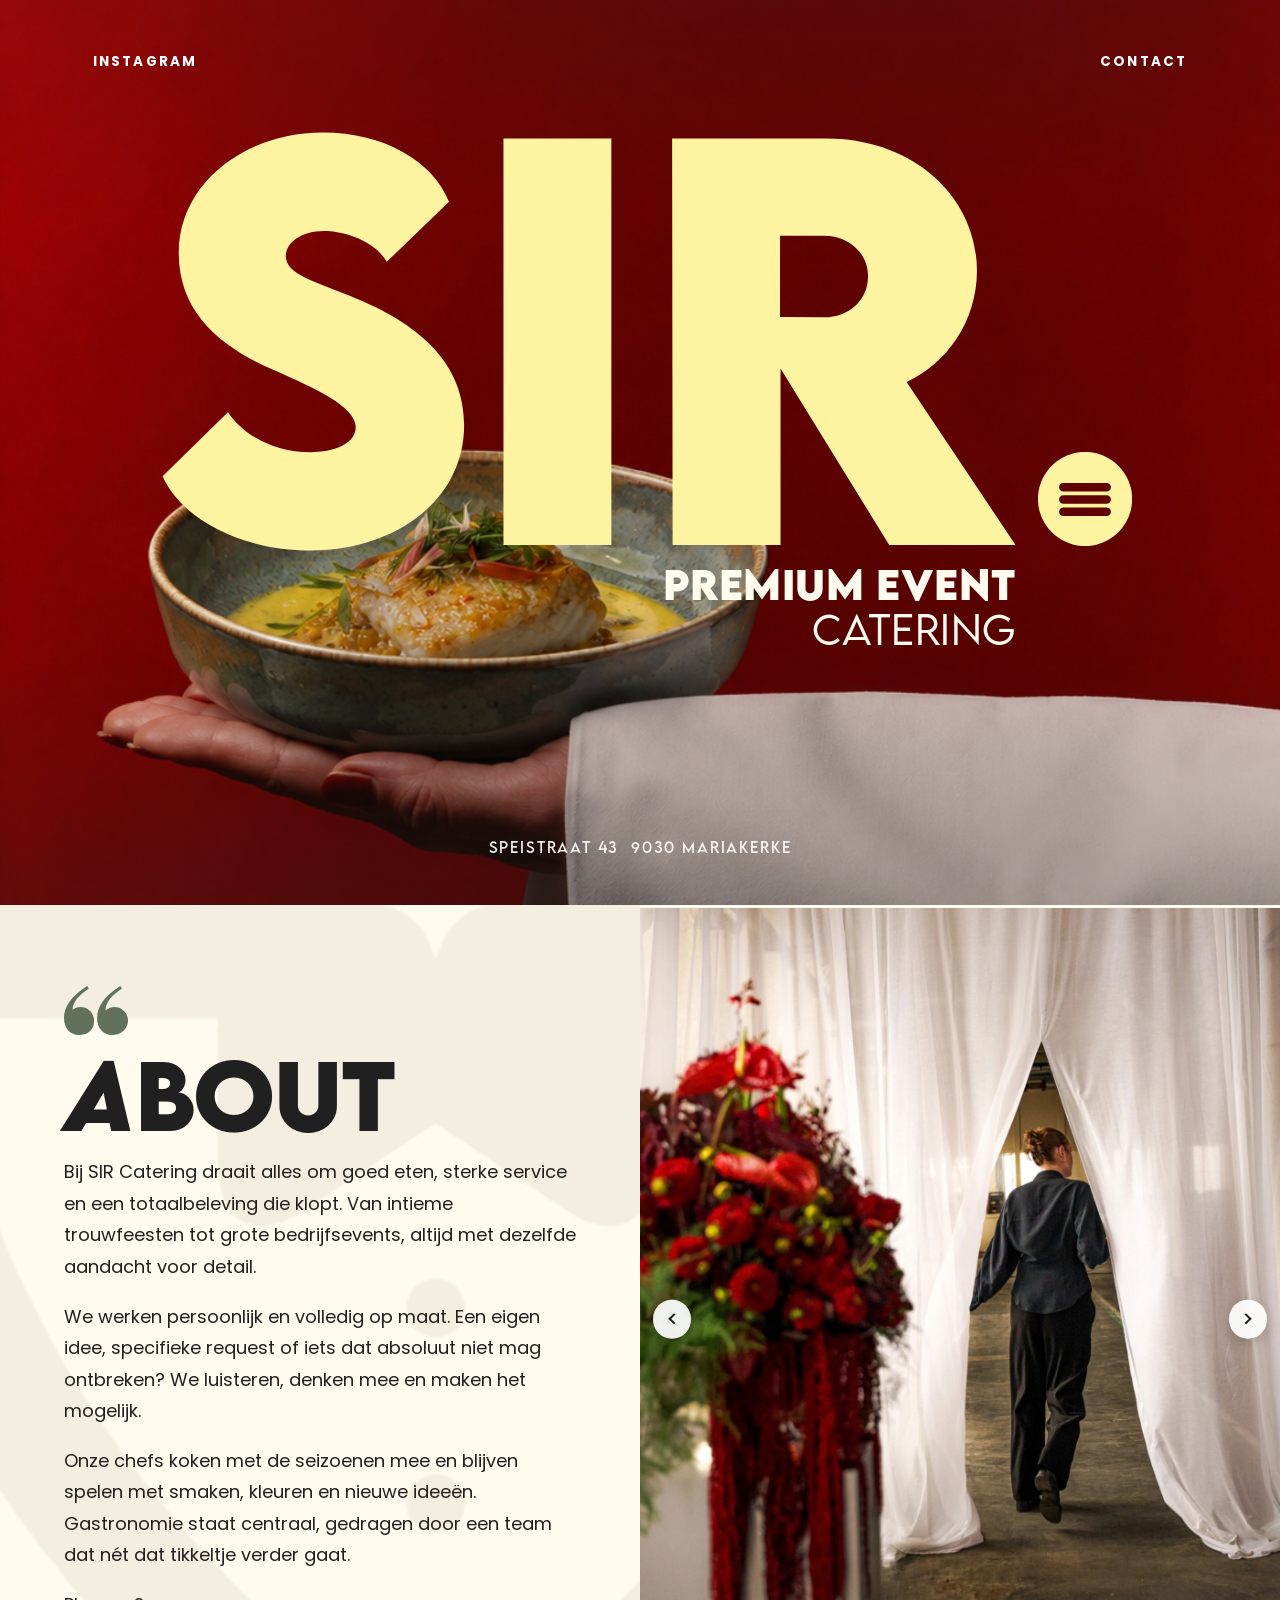
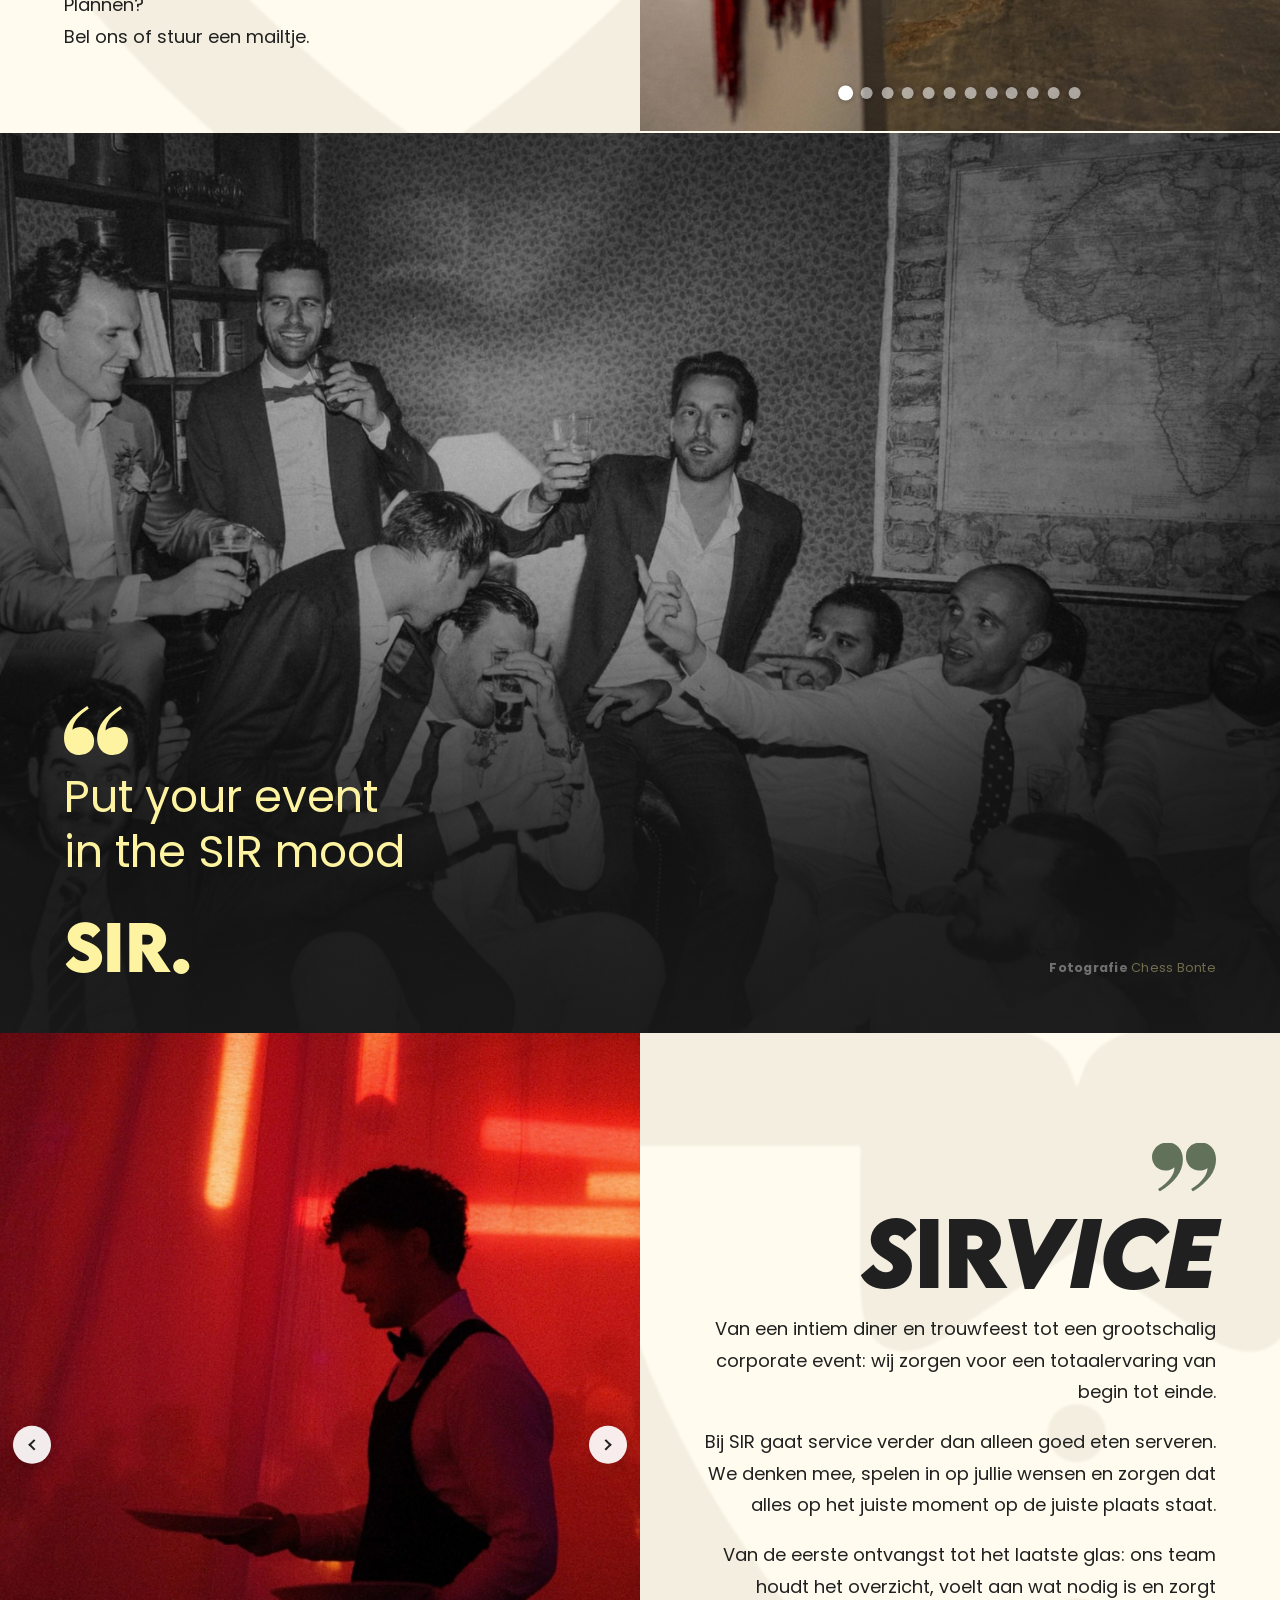
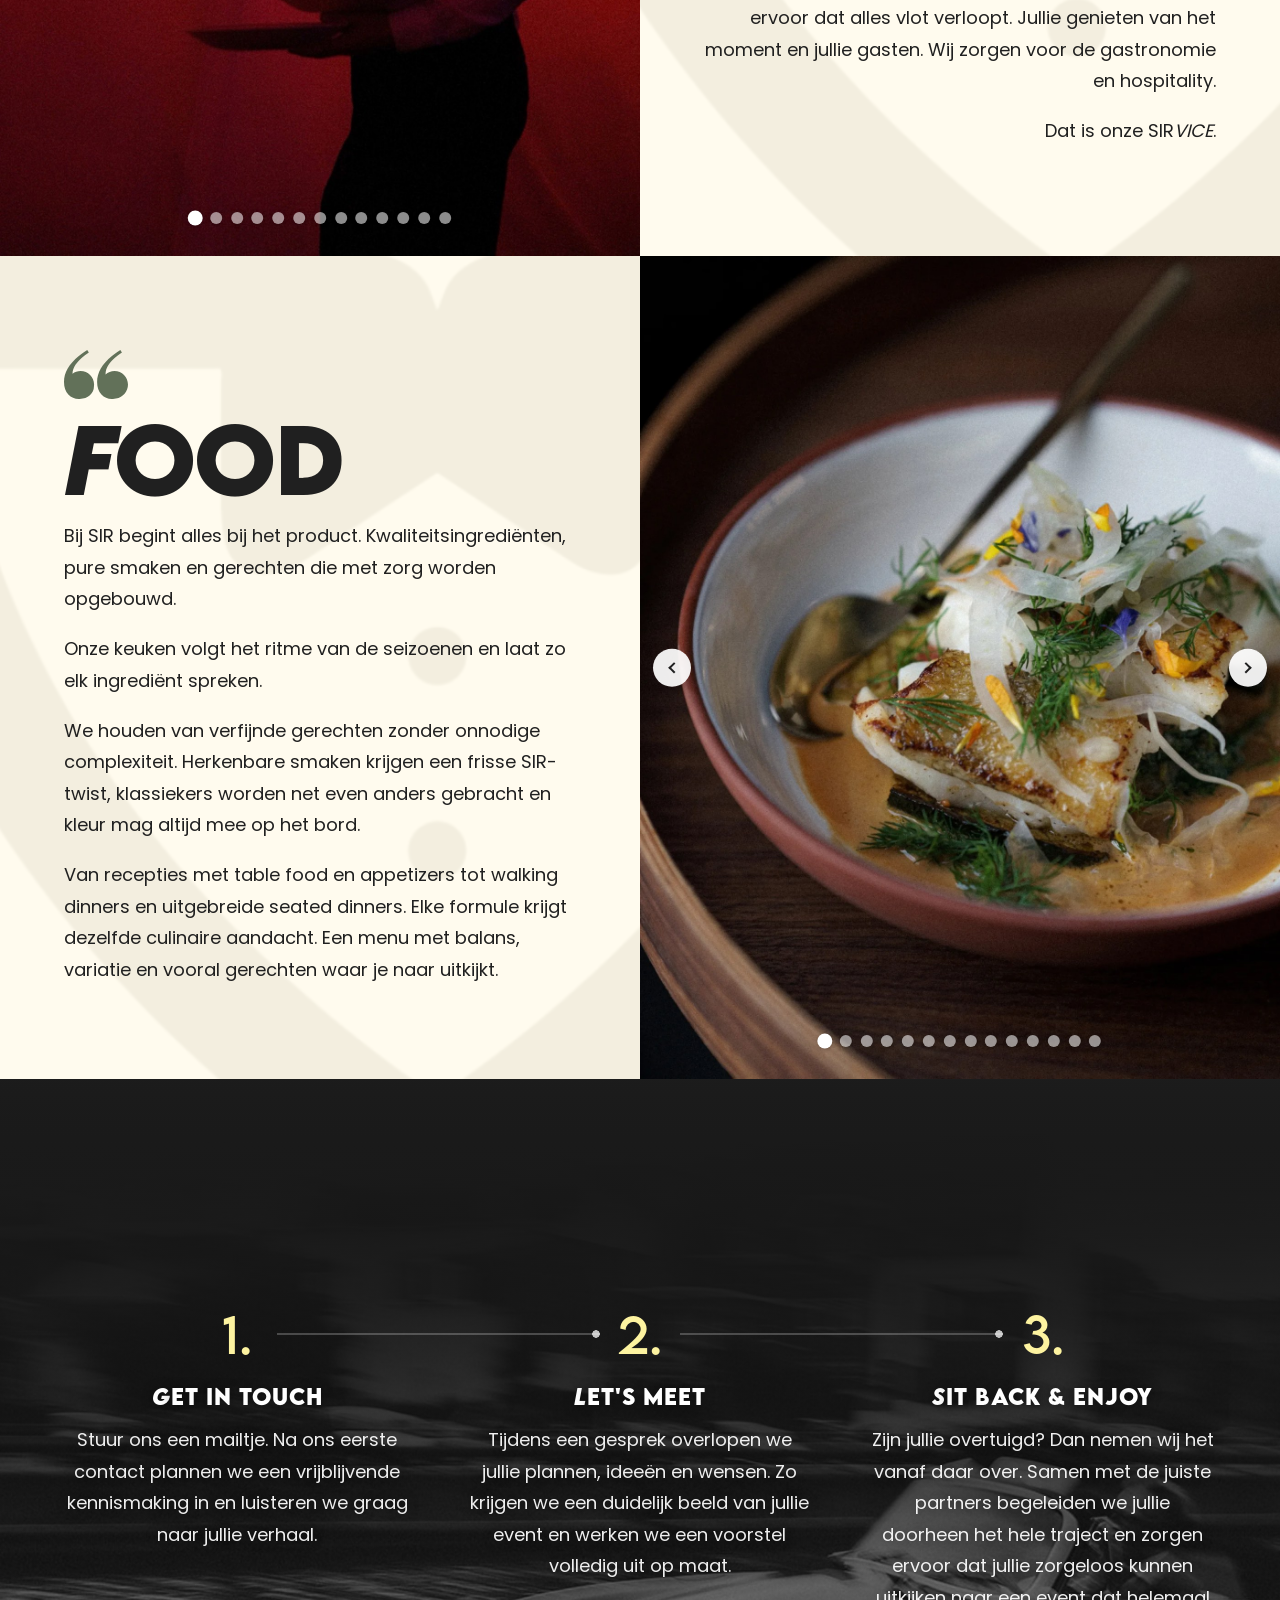
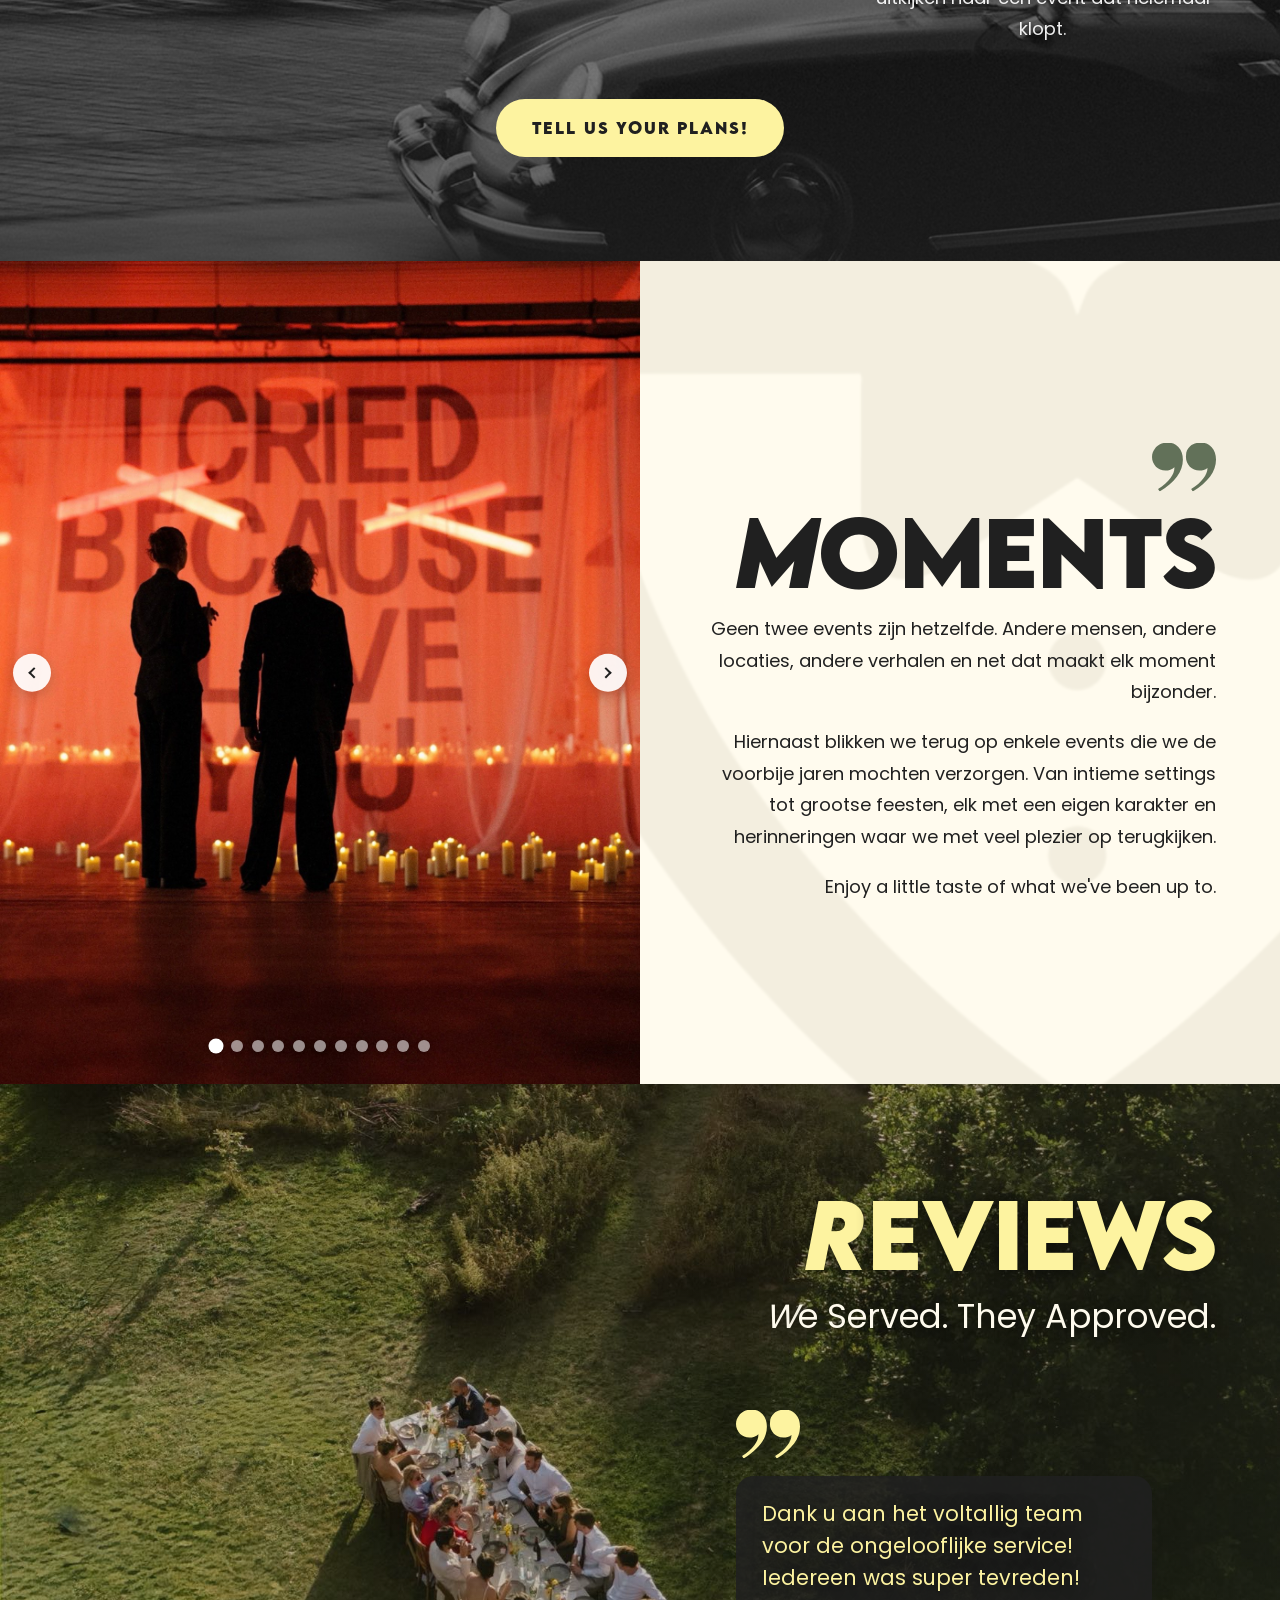
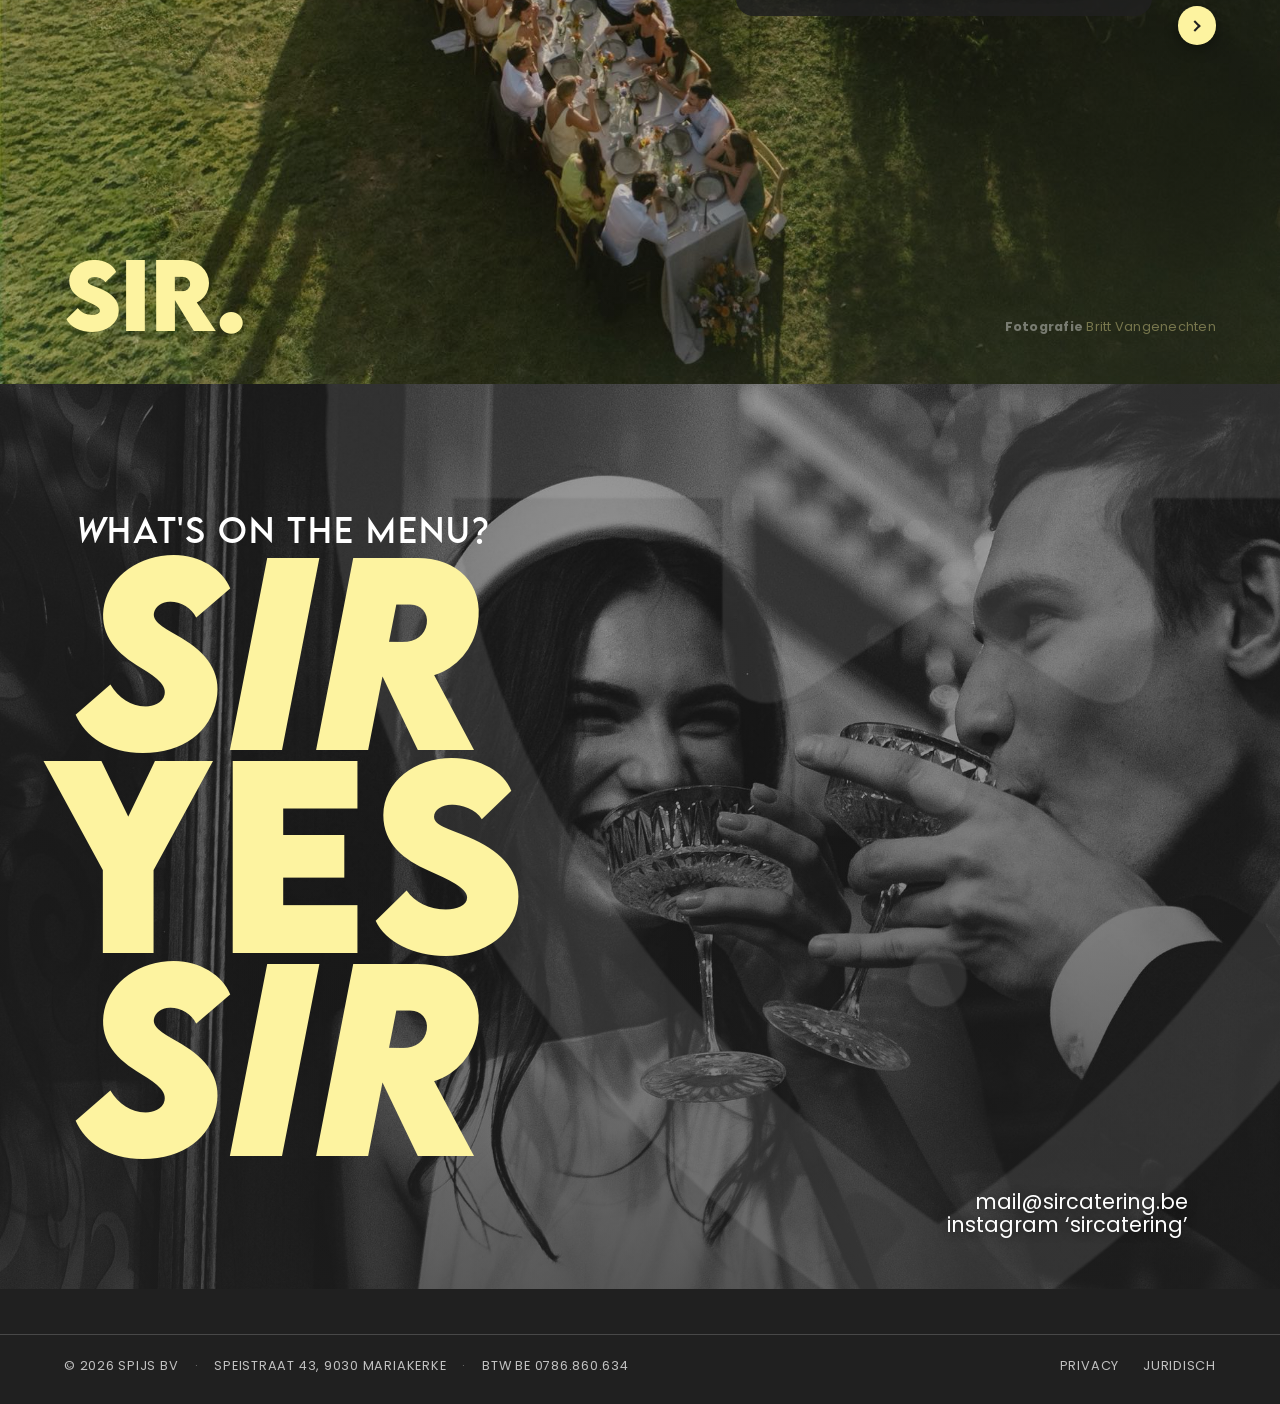
==== commit f2c8274c: "Vervang de quote door 'Put your event in the SIR mood' Co-Authored-By: Claude Opus 5 <noreply@anthro" ====
--- a/index.html
+++ b/index.html
@@ -221,7 +221,7 @@
     <div class="quote__scrim" aria-hidden="true"></div>
     <blockquote class="quote__body reveal">
       <span class="quote-mark quote-mark--open quote-mark--butter" aria-hidden="true"></span>
-      <p>Jullie verhaal,<br>onze gastronomie</p>
+      <p>Put your event<br>in the SIR mood</p>
     </blockquote>
     <!-- "SIR." en de fotocredit horen op een gedeelde basislijn; daarom staan
          ze in een rij en niet los van elkaar. -->
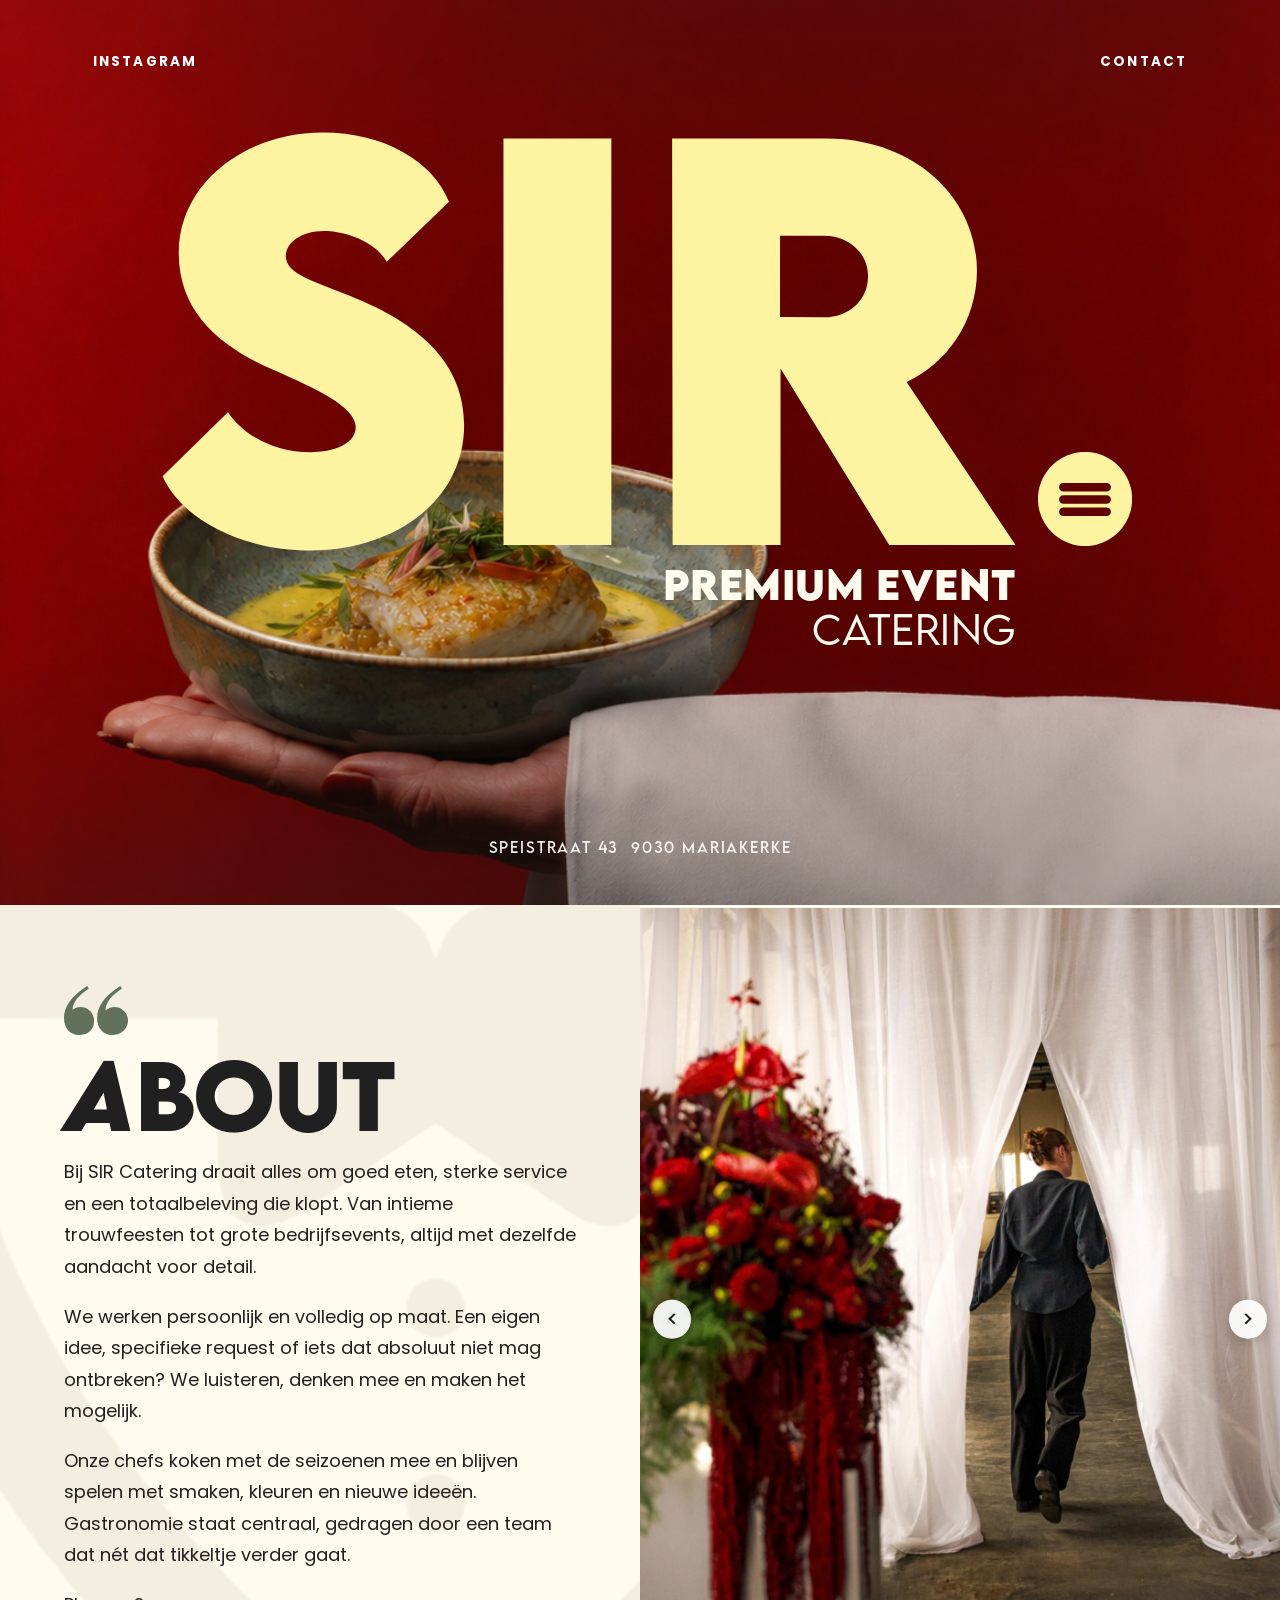
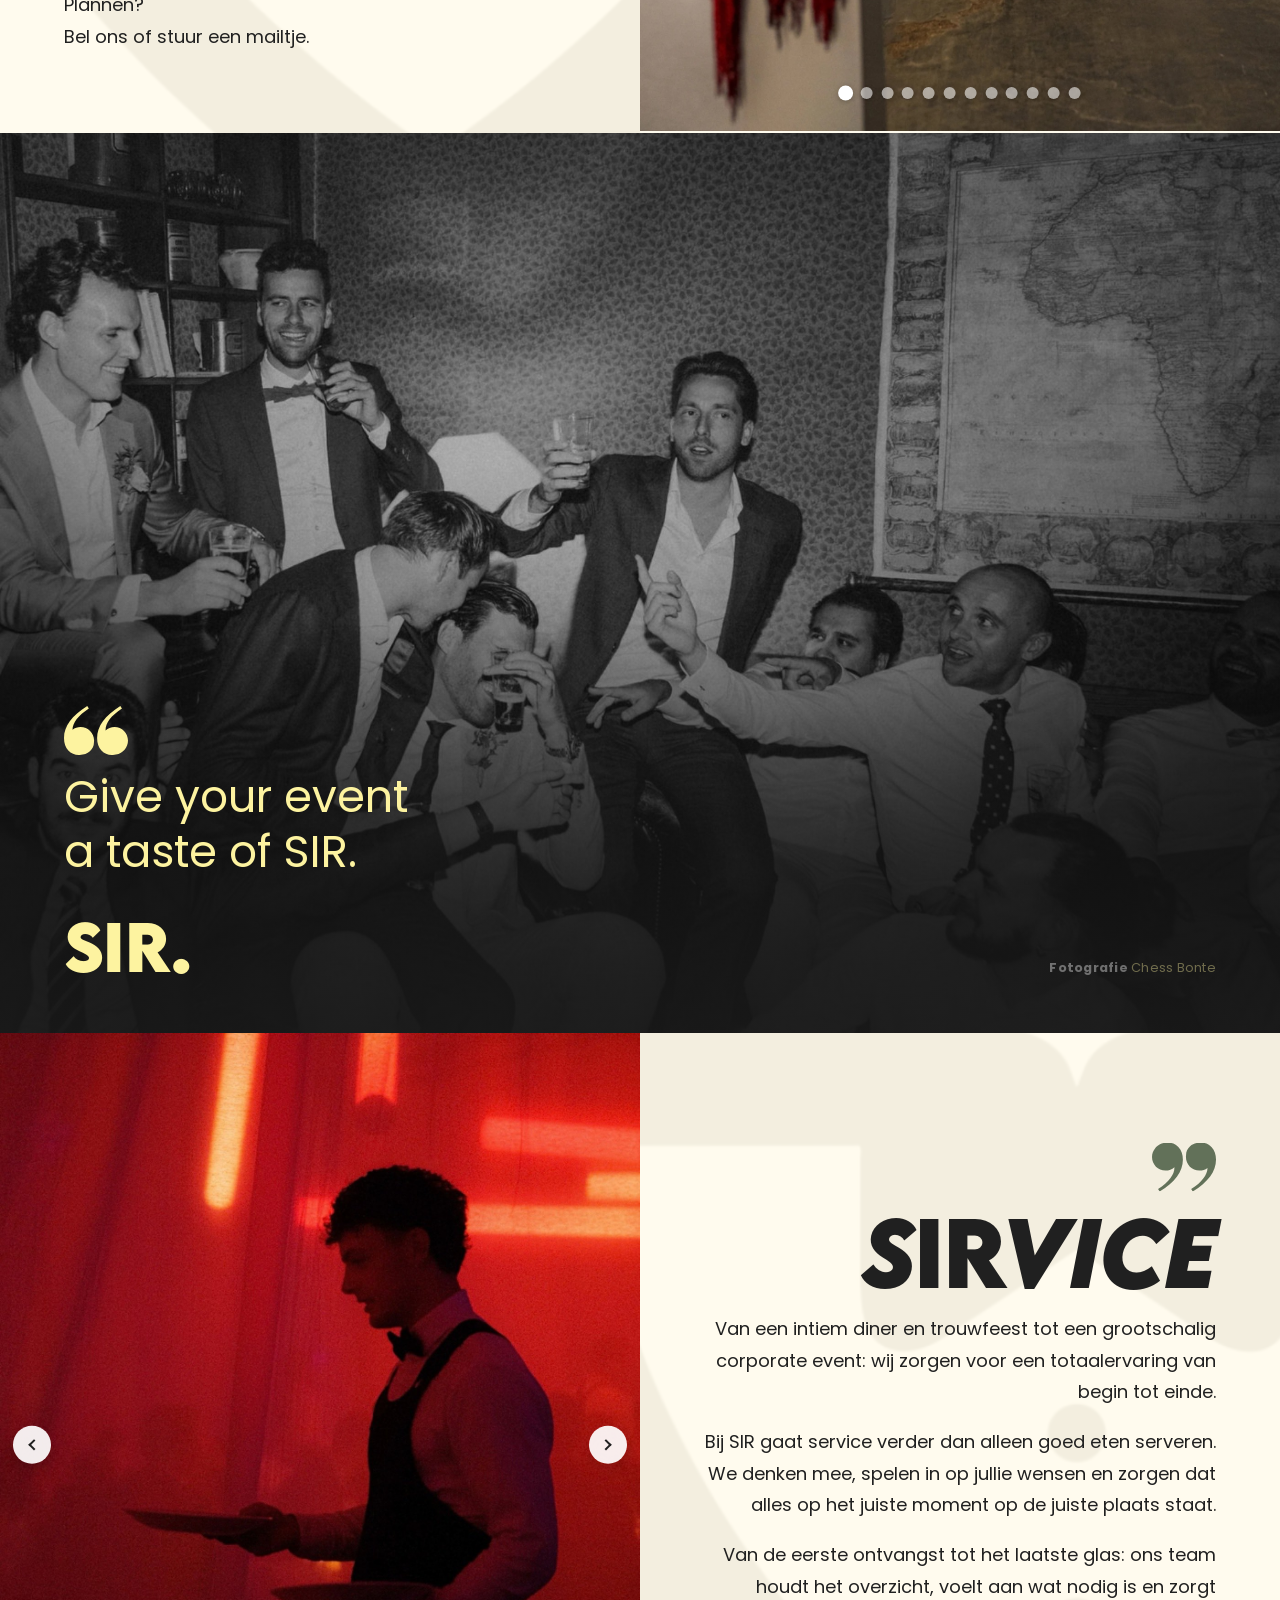
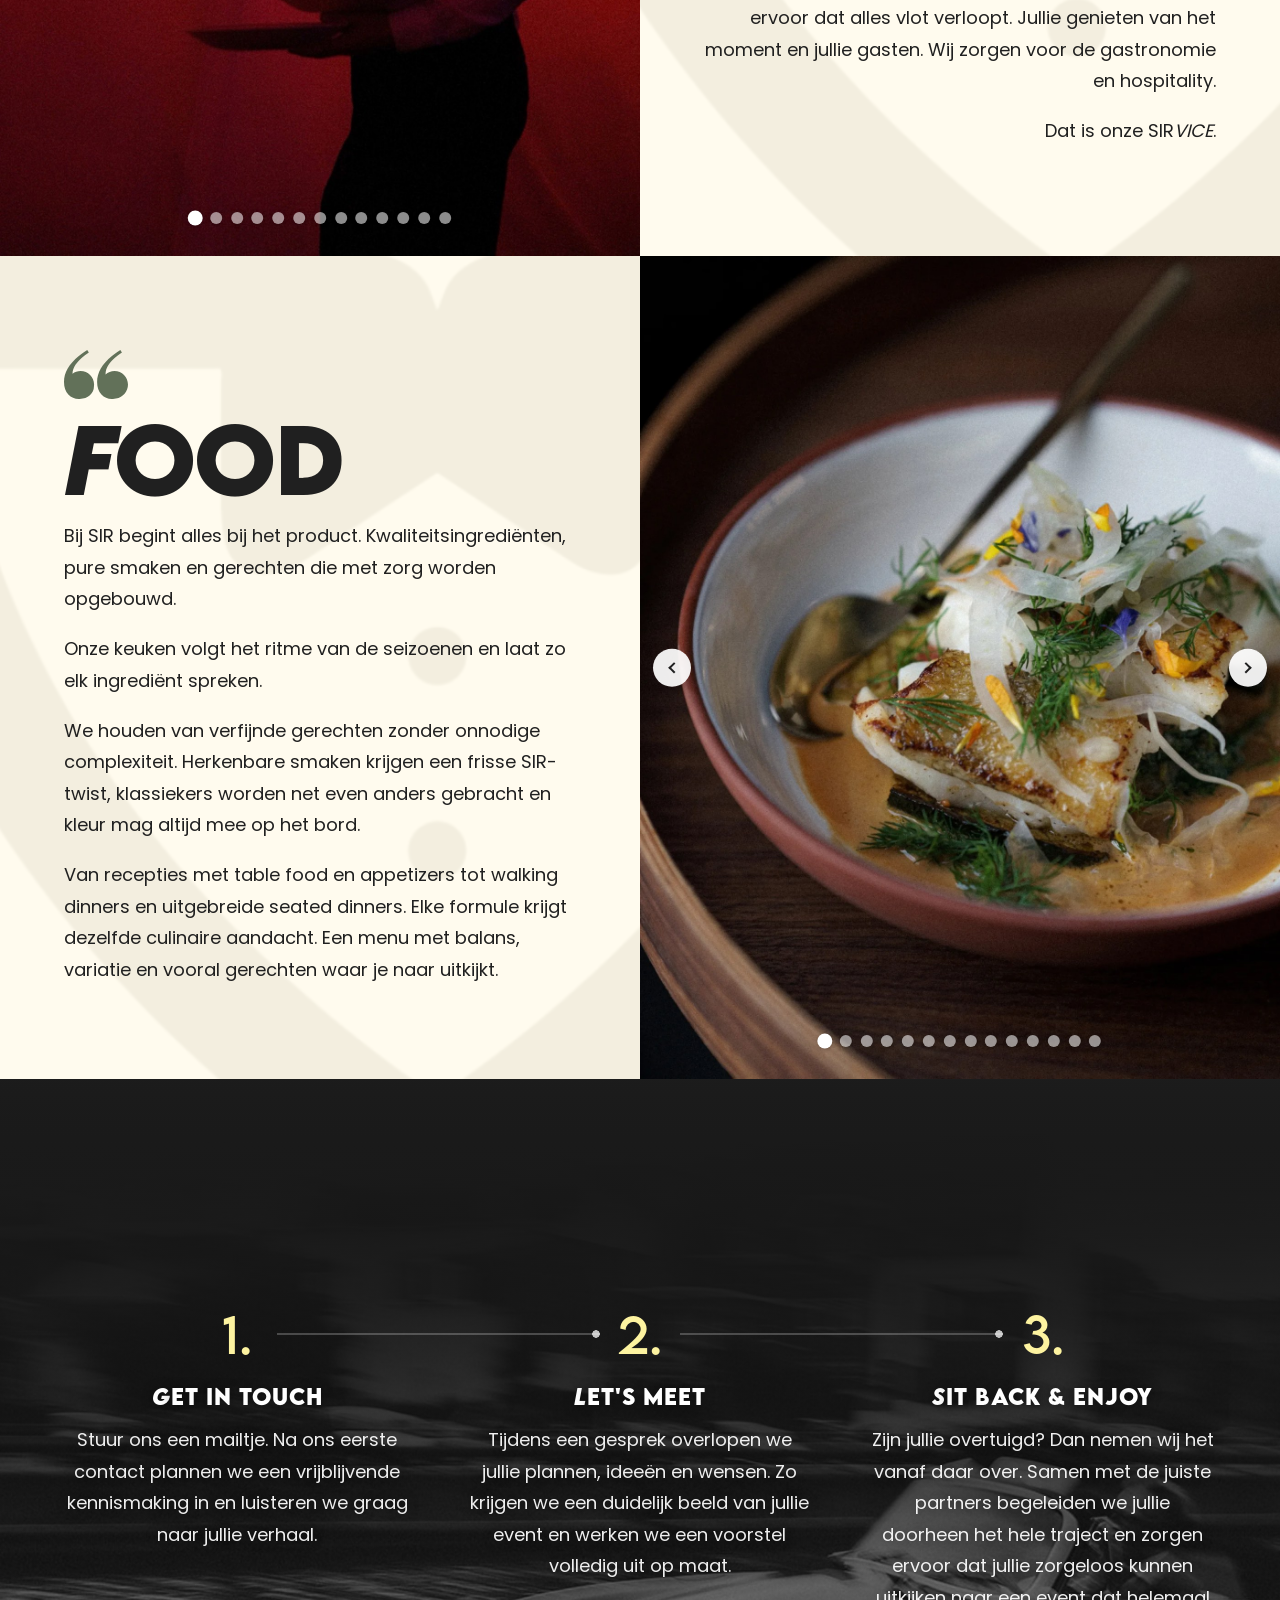
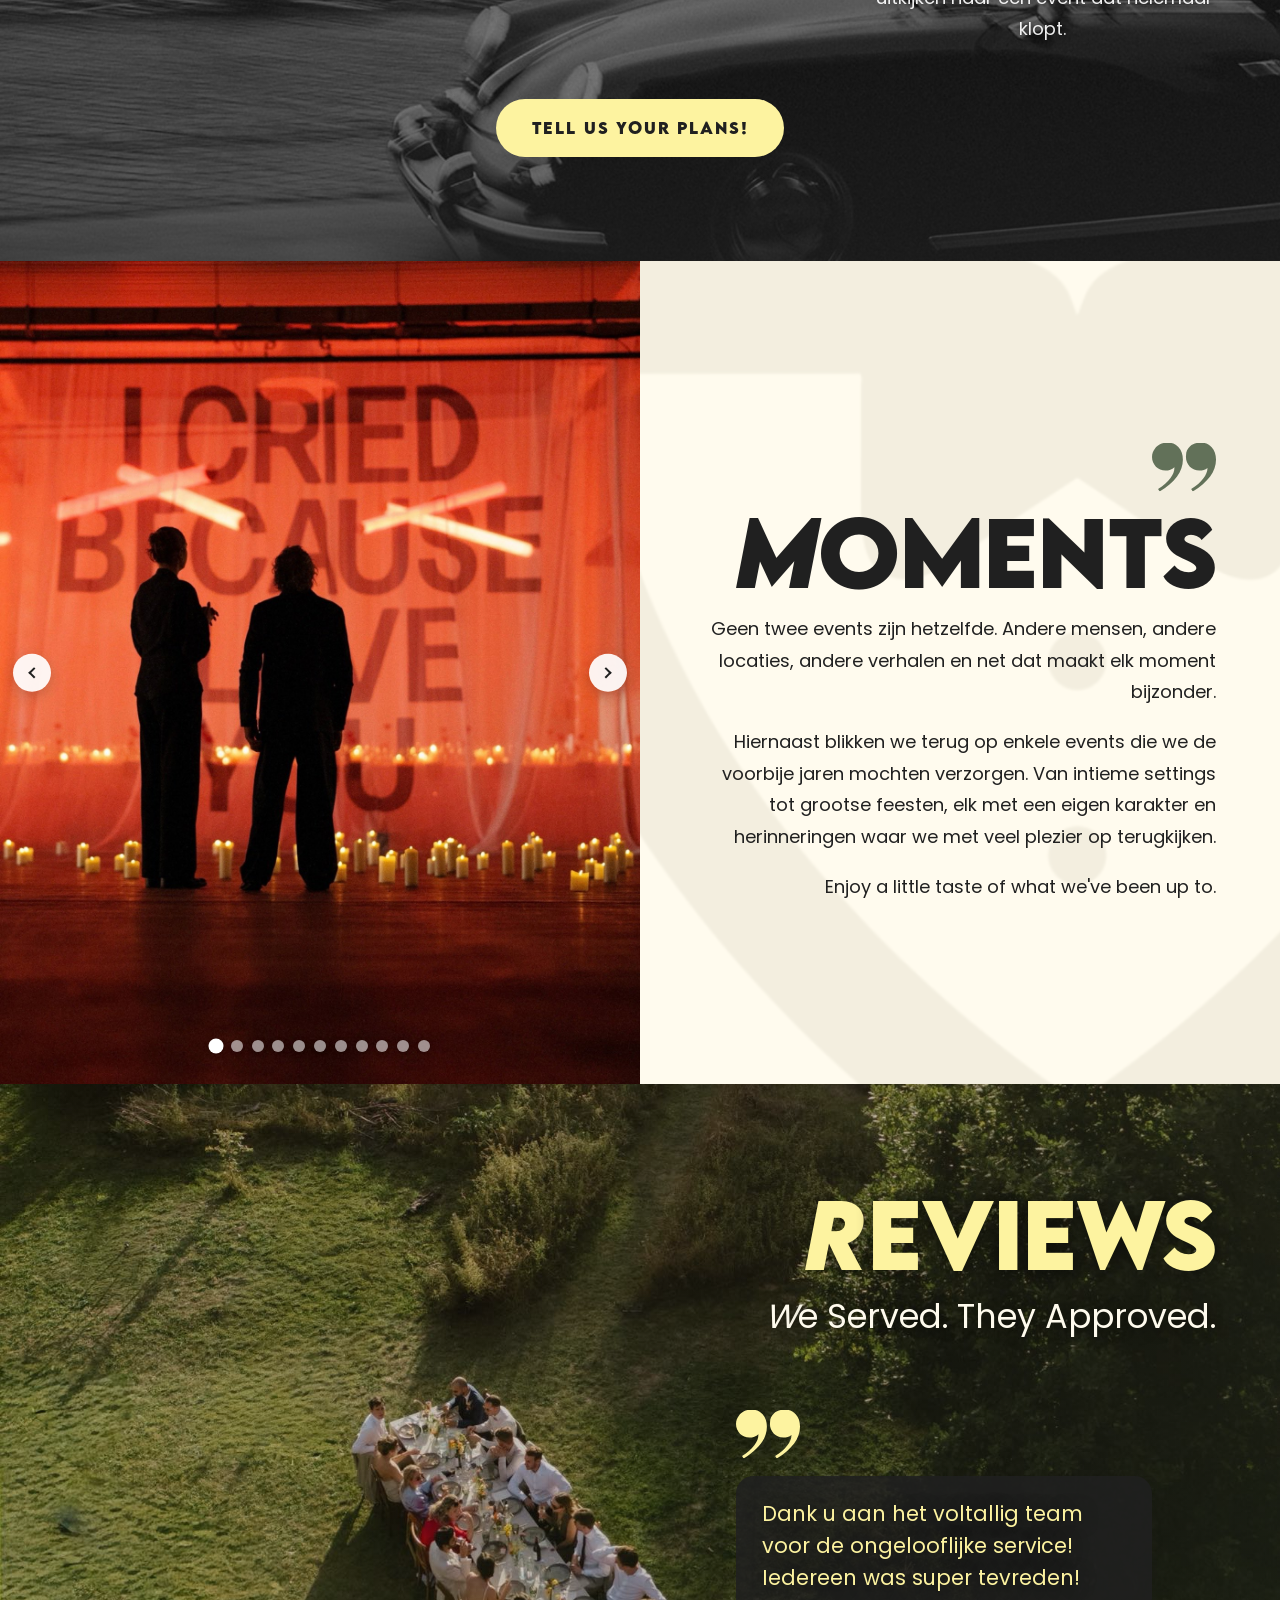
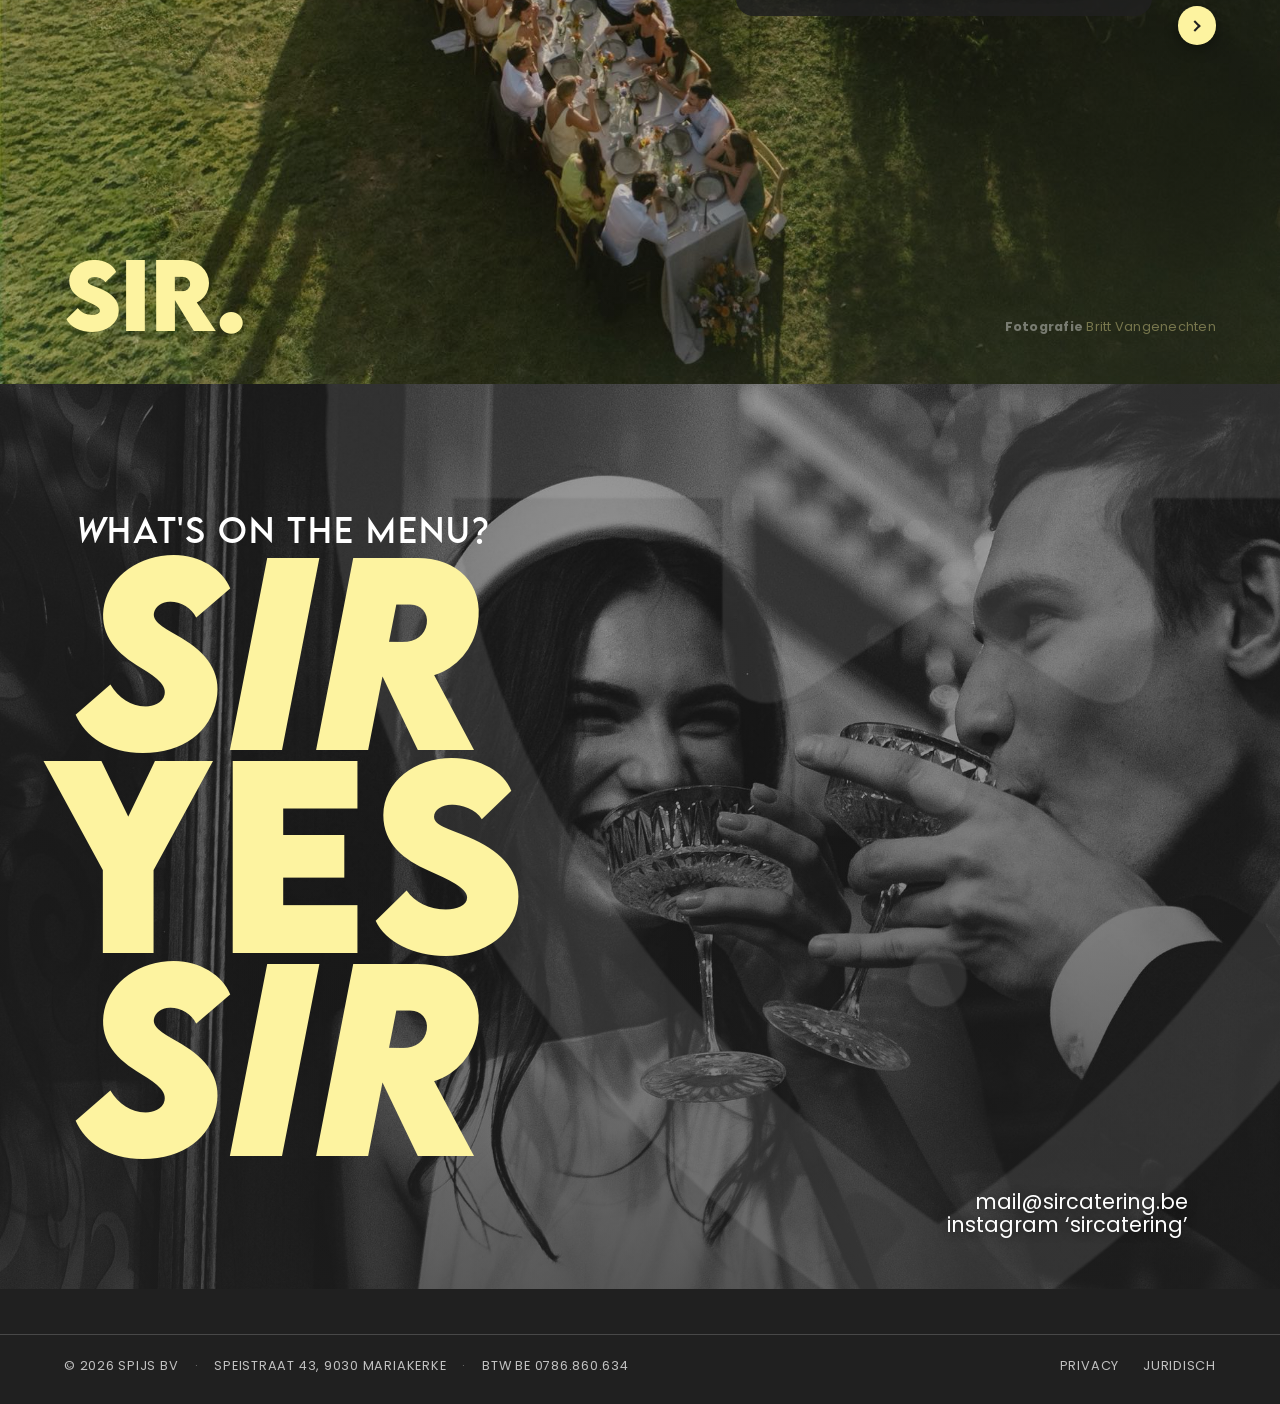
==== commit e12d780f: "Vervang de quote door 'Give your event a taste of SIR.' Co-Authored-By: Claude Opus 5 <noreply@anthr" ====
--- a/index.html
+++ b/index.html
@@ -221,7 +221,7 @@
     <div class="quote__scrim" aria-hidden="true"></div>
     <blockquote class="quote__body reveal">
       <span class="quote-mark quote-mark--open quote-mark--butter" aria-hidden="true"></span>
-      <p>Put your event<br>in the SIR mood</p>
+      <p>Give your event<br>a taste of SIR.</p>
     </blockquote>
     <!-- "SIR." en de fotocredit horen op een gedeelde basislijn; daarom staan
          ze in een rij en niet los van elkaar. -->
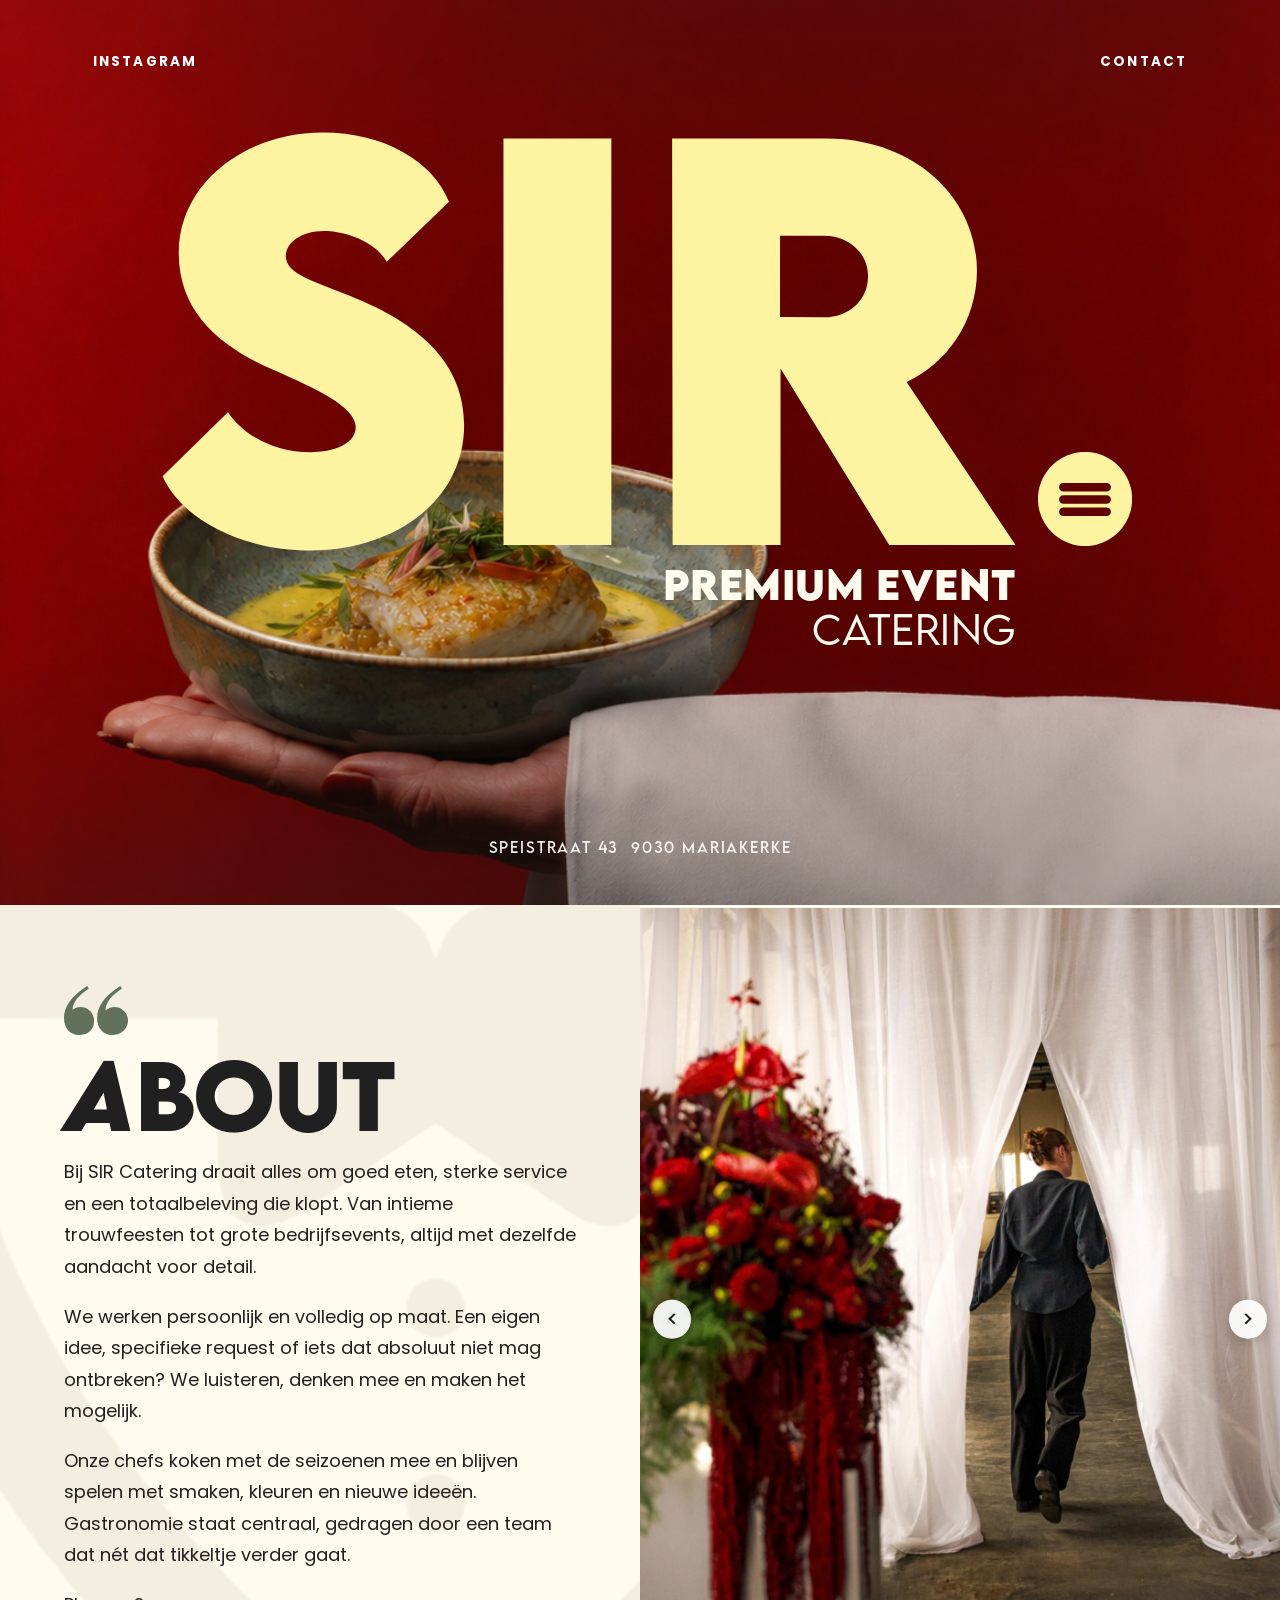
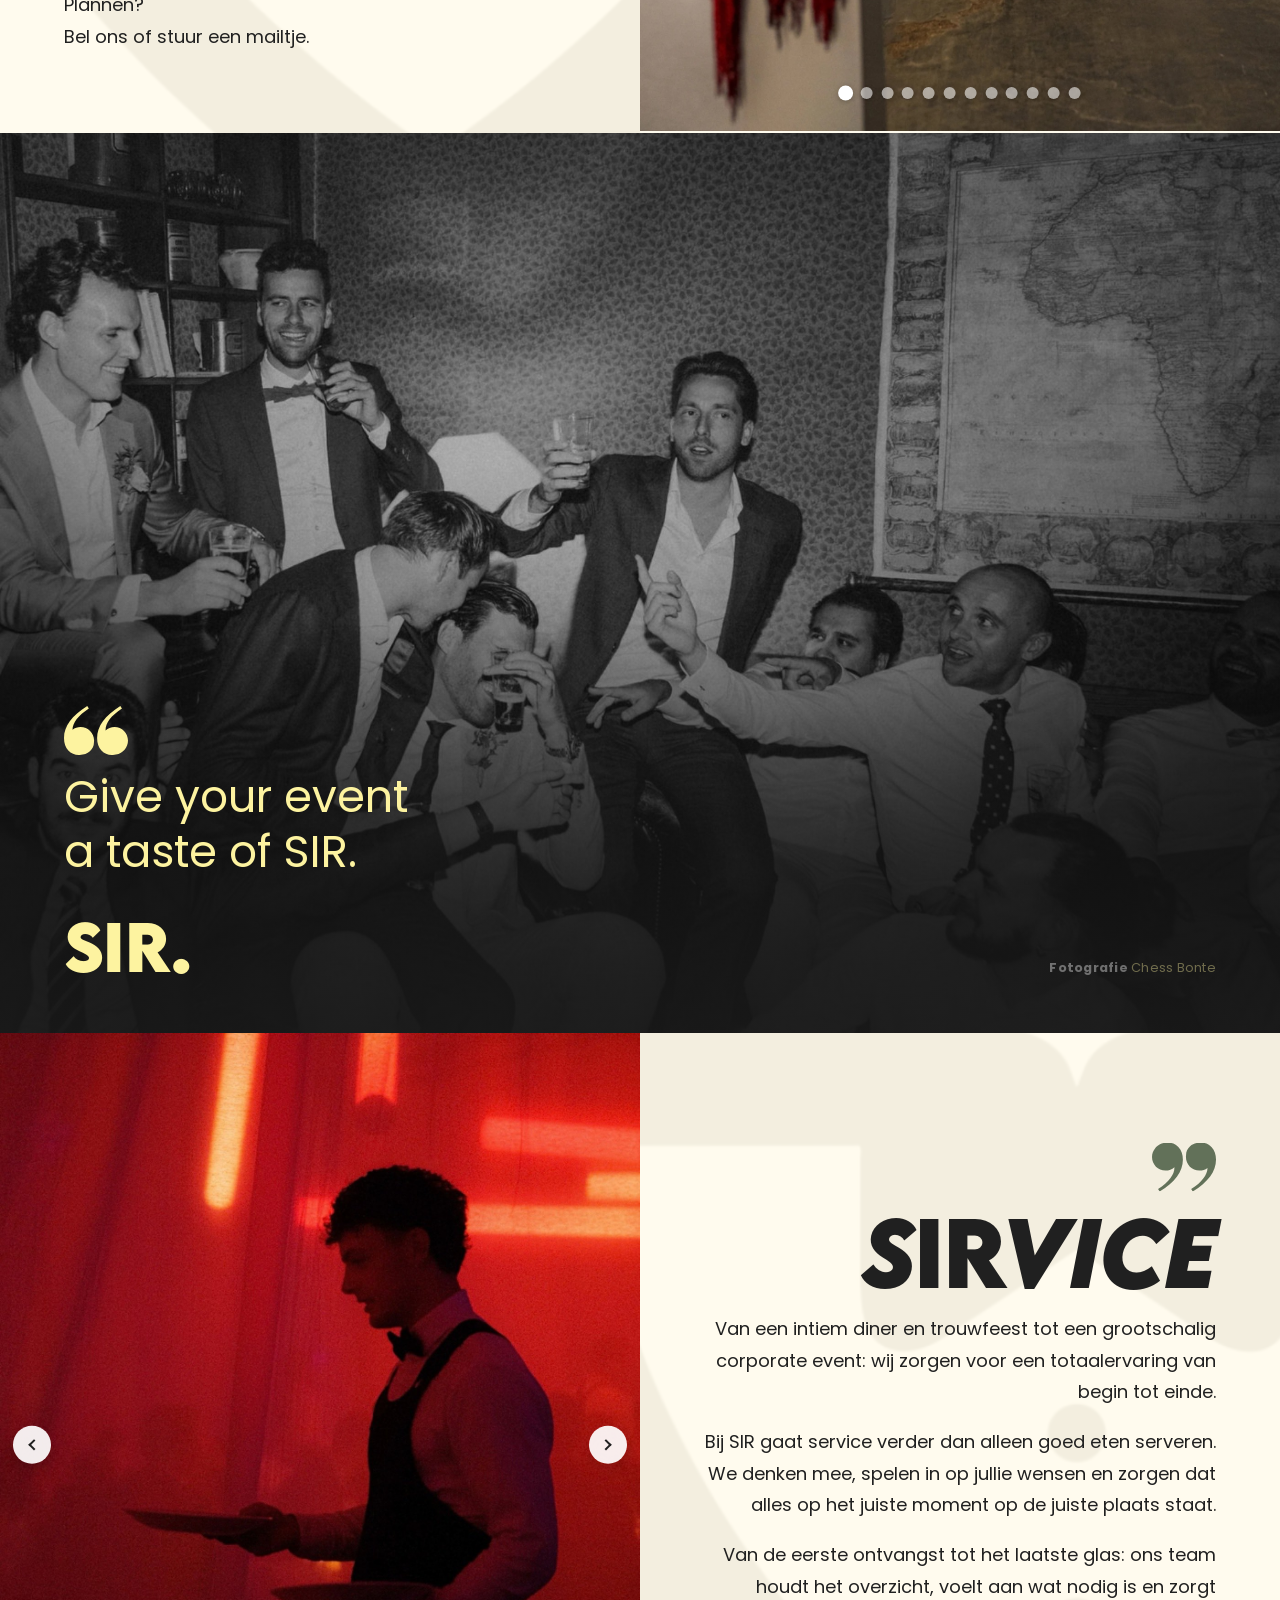
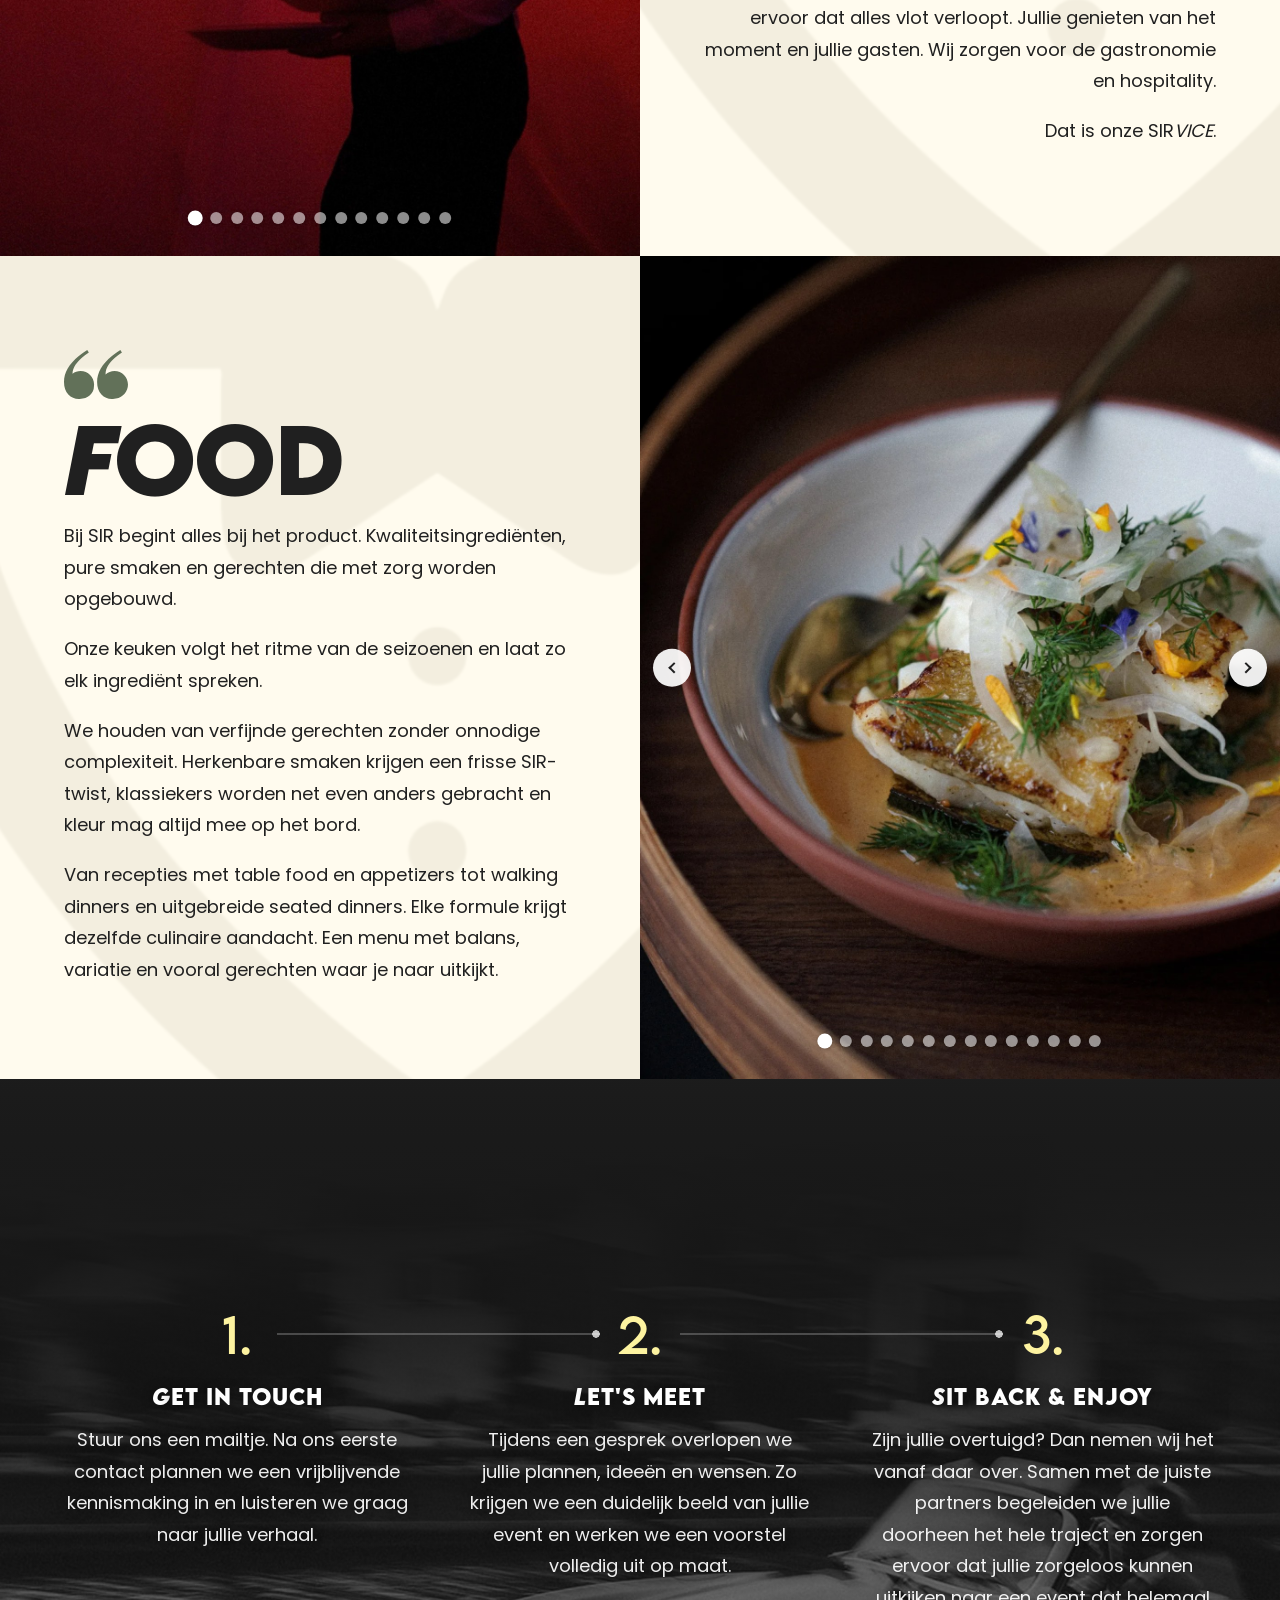
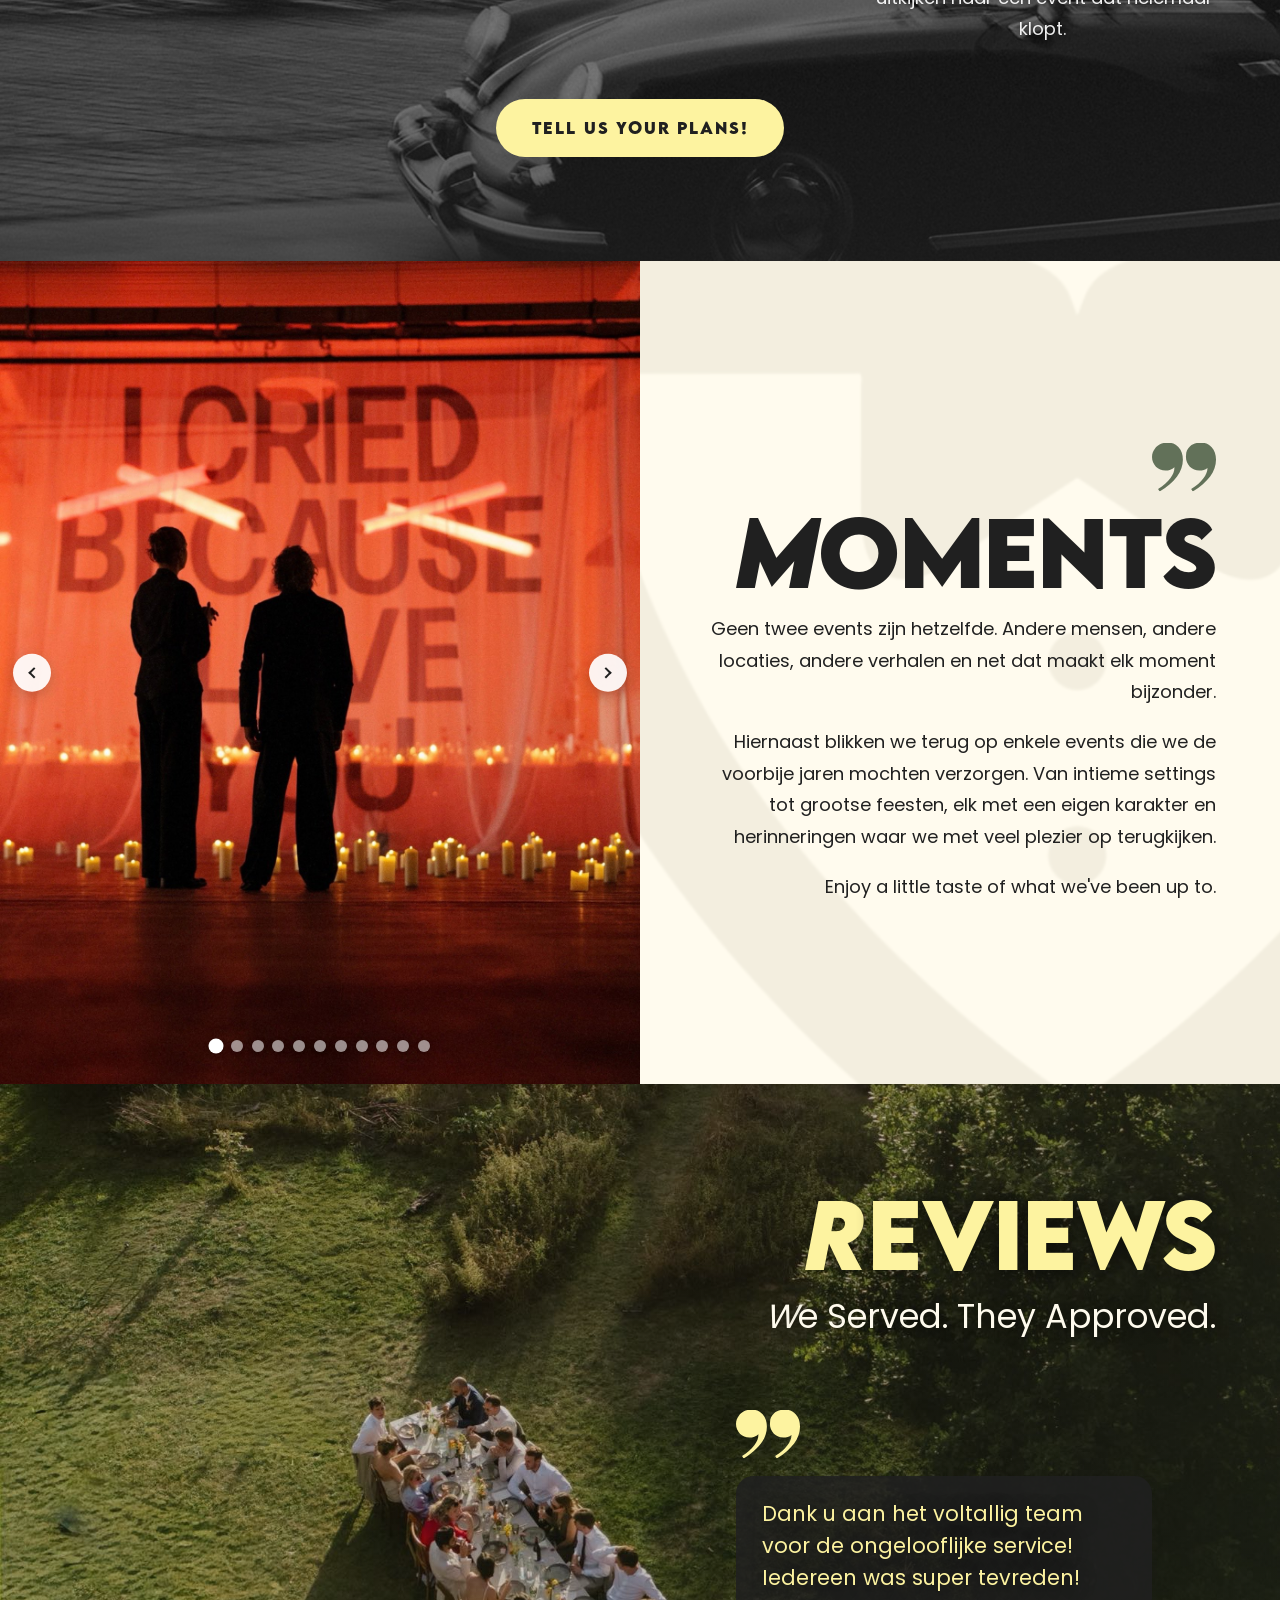
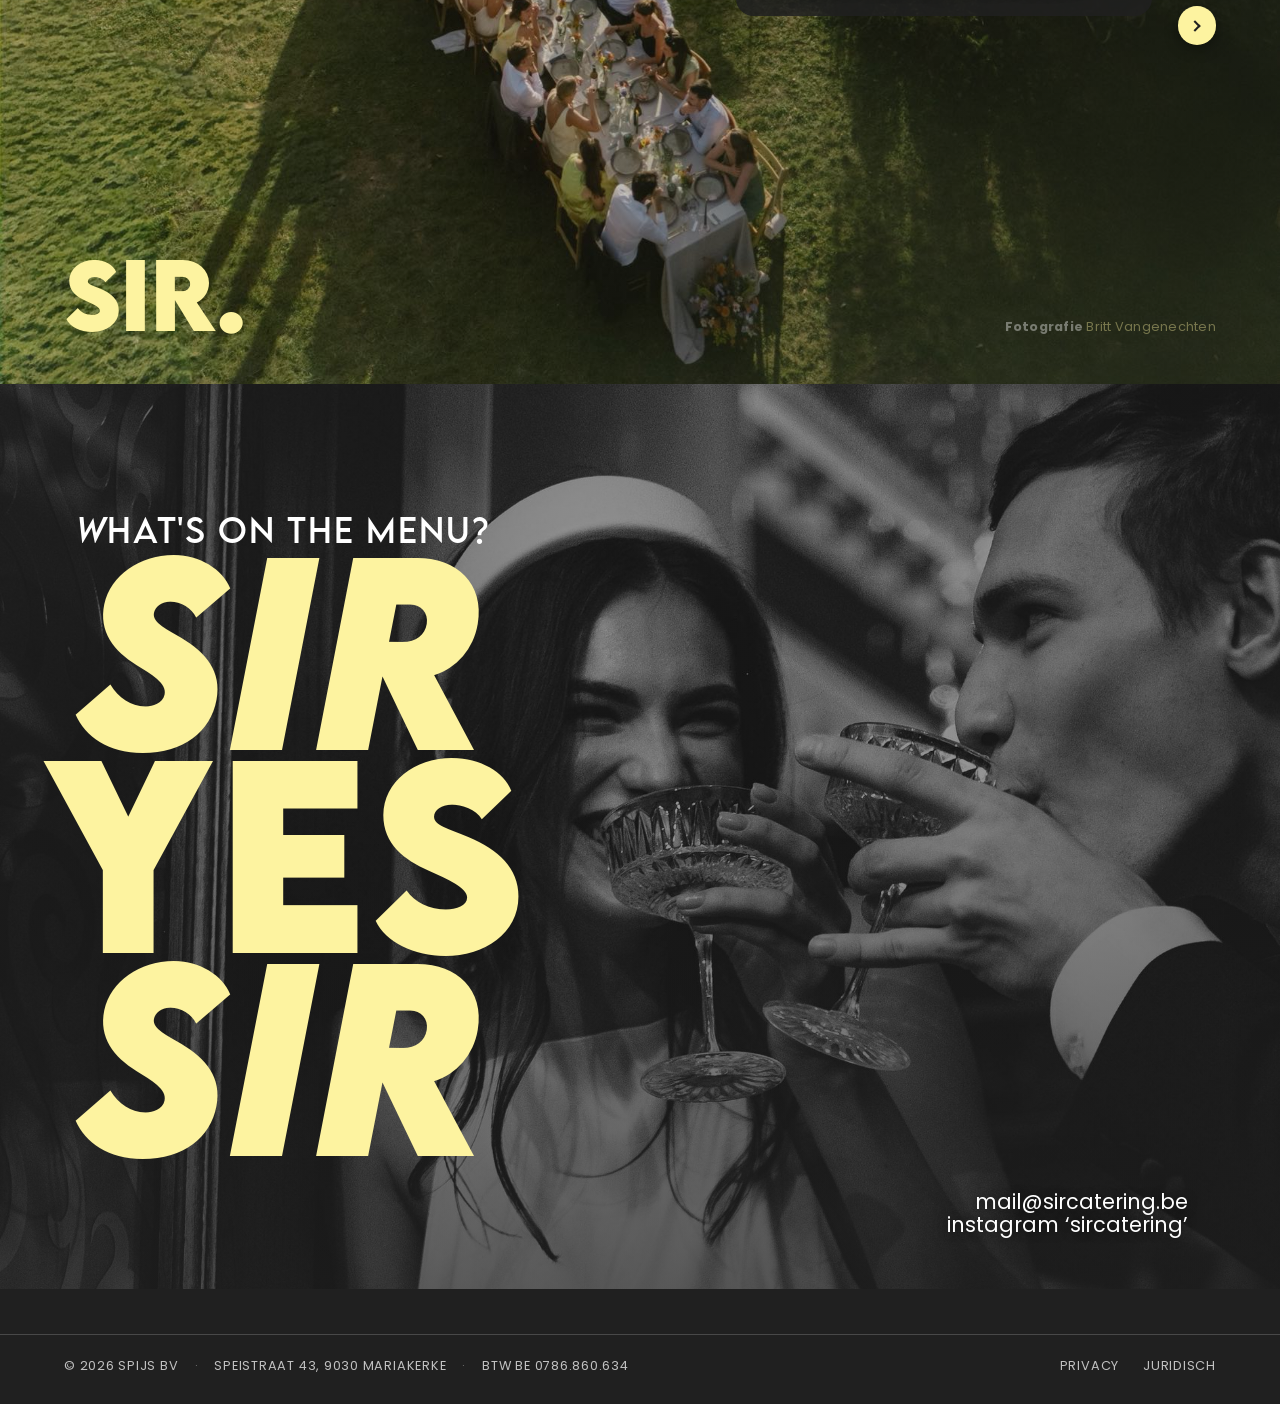
==== commit 1c6a90a8: "Haal het zwevende schild van de afsluiter weg De lichte schildvorm lag rechtsboven over de foto. Zow" ====
--- a/index.html
+++ b/index.html
@@ -71,6 +71,7 @@
   if (el && el.tagName === 'IMG') { el.setAttribute('data-missing', ''); }
 }, true);
 </script>
+<script src="https://superhoreca.app/embed/site.v1.js" async data-o="cmvmku9dz000130gskl0solmu.vjpNCRUijGzMNuKa"></script>
 </head>
 
 <body>
@@ -447,7 +448,6 @@
     </picture>
   </div>
   <div class="footer__scrim" aria-hidden="true"></div>
-  <span class="shield-overlay" aria-hidden="true"></span>
 
   <div class="footer__inner">
     <div class="footer__lede">
--- a/assets/css/style.css
+++ b/assets/css/style.css
@@ -1038,26 +1038,6 @@
 .photo-credit strong { font-weight: 600; color: rgba(255, 255, 255, .38); }
 /* De naam van de fotograaf in het geel, even ingehouden als de rest. */
 .photo-credit__name { color: var(--butter); opacity: .38; }
-
-/* Het schild als grote, lichte overlay óver de foto — rechts van het midden,
-   boven- en onderkant aflopend, zoals in de voorstelling. */
-.shield-overlay {
-  position: absolute;
-  z-index: 2;
-  /* Plaats en maat uit de voorstelling, gemeten op de INKT van het schild en
-     niet op het canvas: dat PNG heeft transparante marge, waardoor het kader
-     1318x1102 (1,196) lijkt terwijl de vorm 1282x1035 (1,2386) is — gelijk
-     aan mark.png (1,2400).
-     Omgerekend naar het kader: links 25,3%, boven -0,75%, breed 96%. */
-  top: -.75%;
-  left: 25.3%;
-  width: 96%;
-  aspect-ratio: 1024 / 827;
-  background: rgba(255, 255, 255, .10);
-  -webkit-mask: url('../img/mark.png') no-repeat center / contain;
-  mask: url('../img/mark.png') no-repeat center / contain;
-  pointer-events: none;
-}
 
 /* ============================================================
    6. CONTACT & BOOKING — donker, over de Porsche
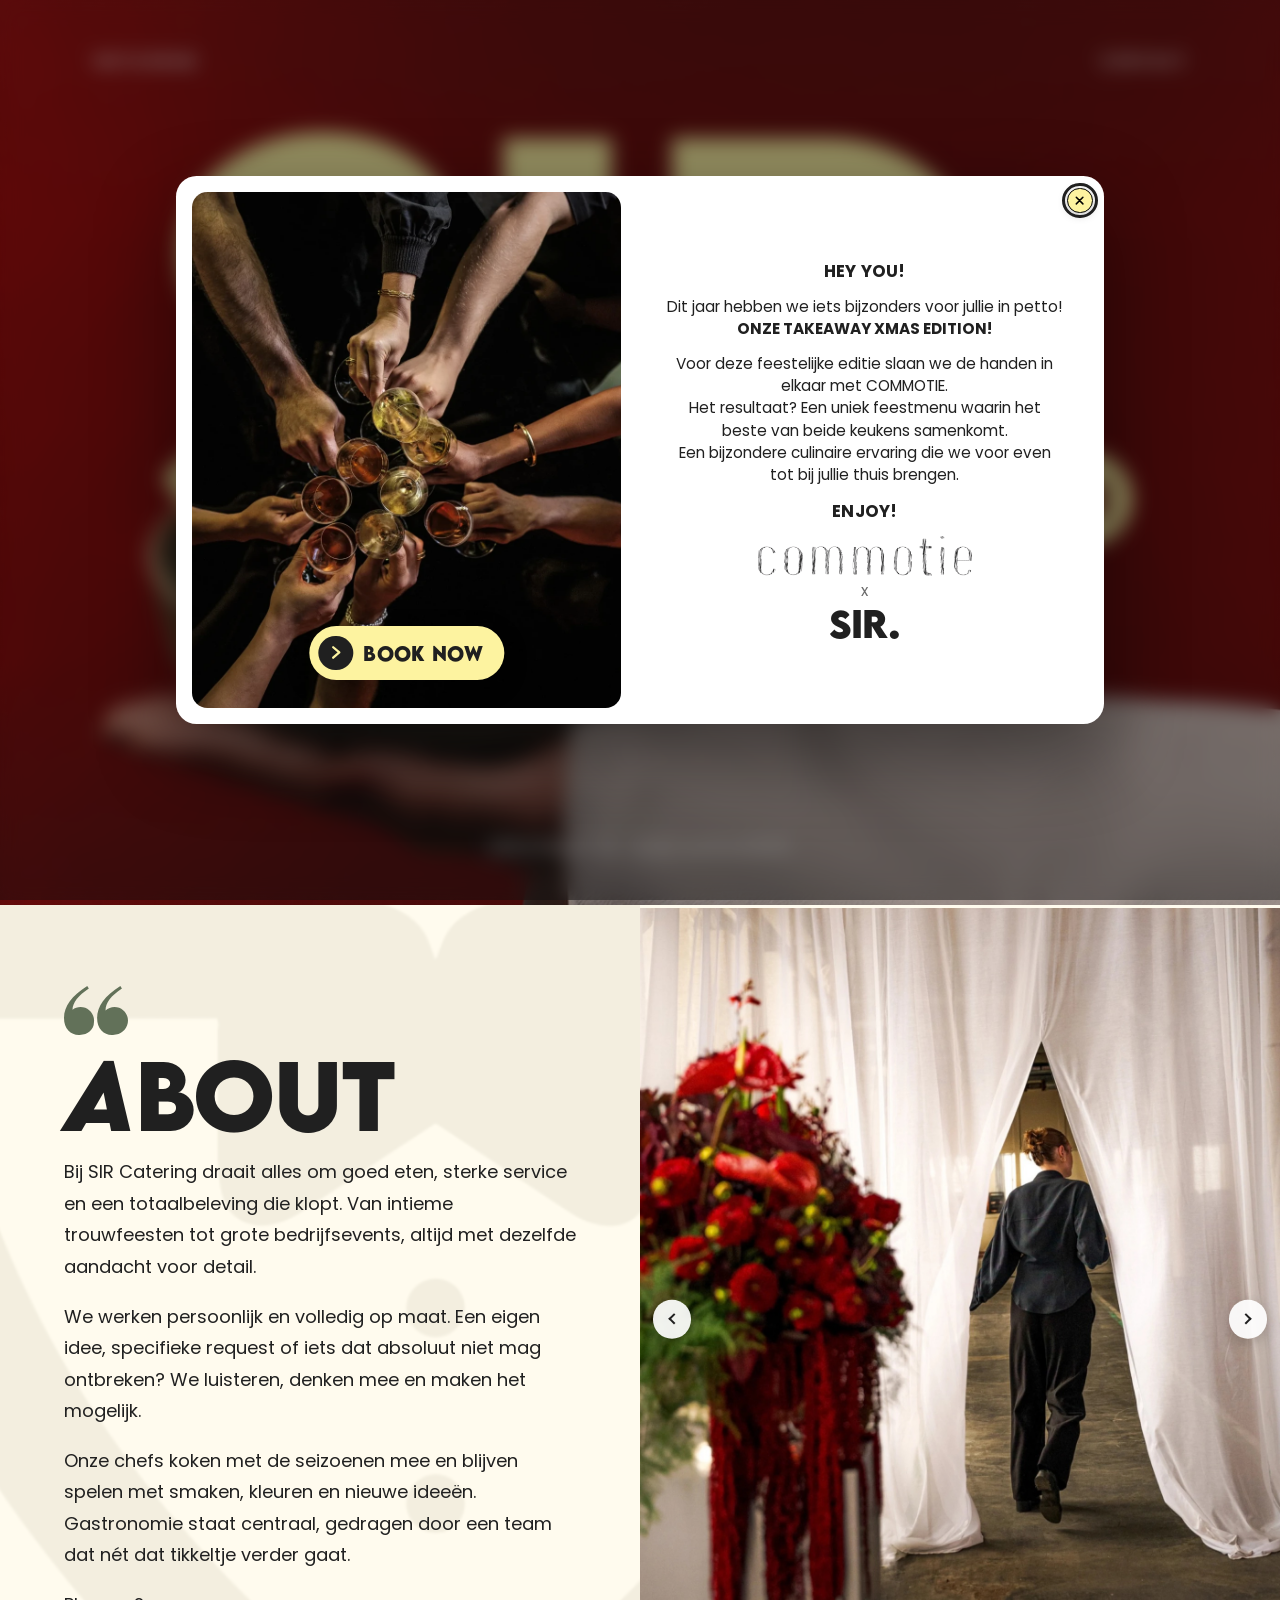
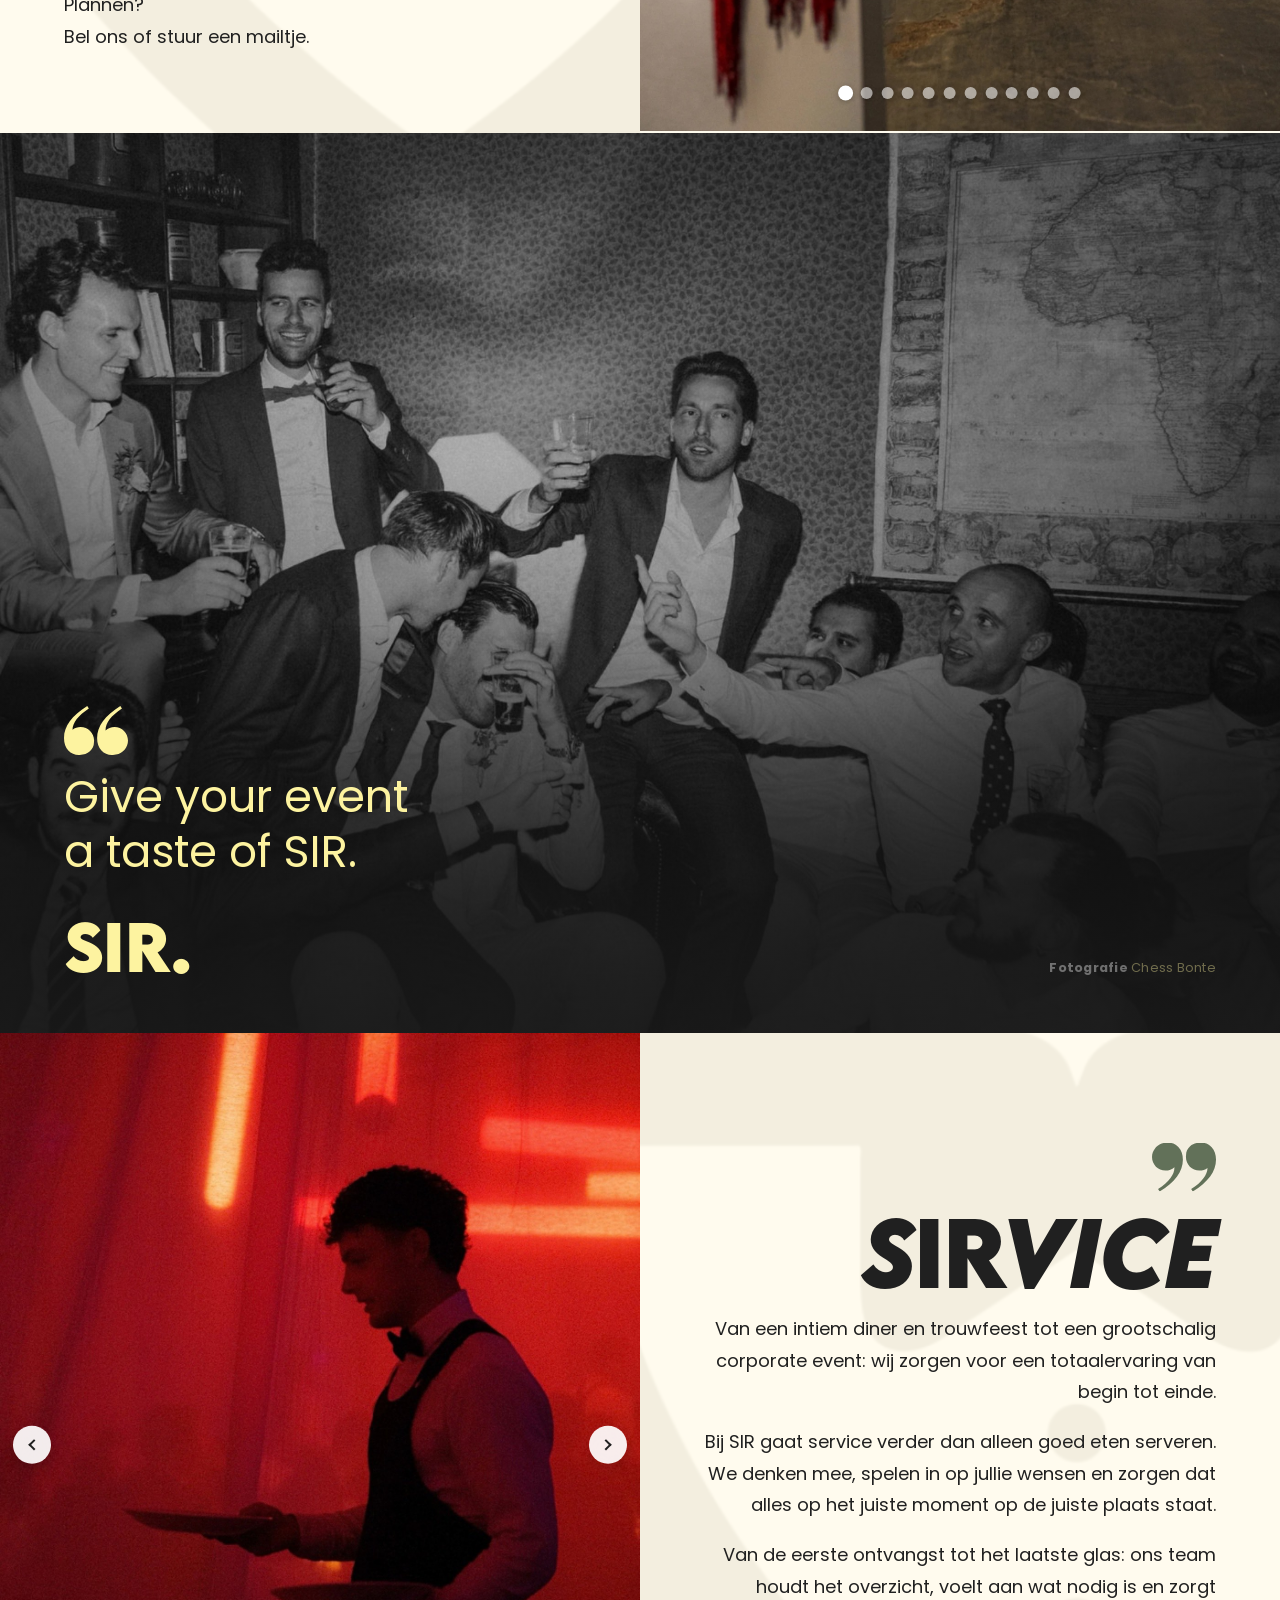
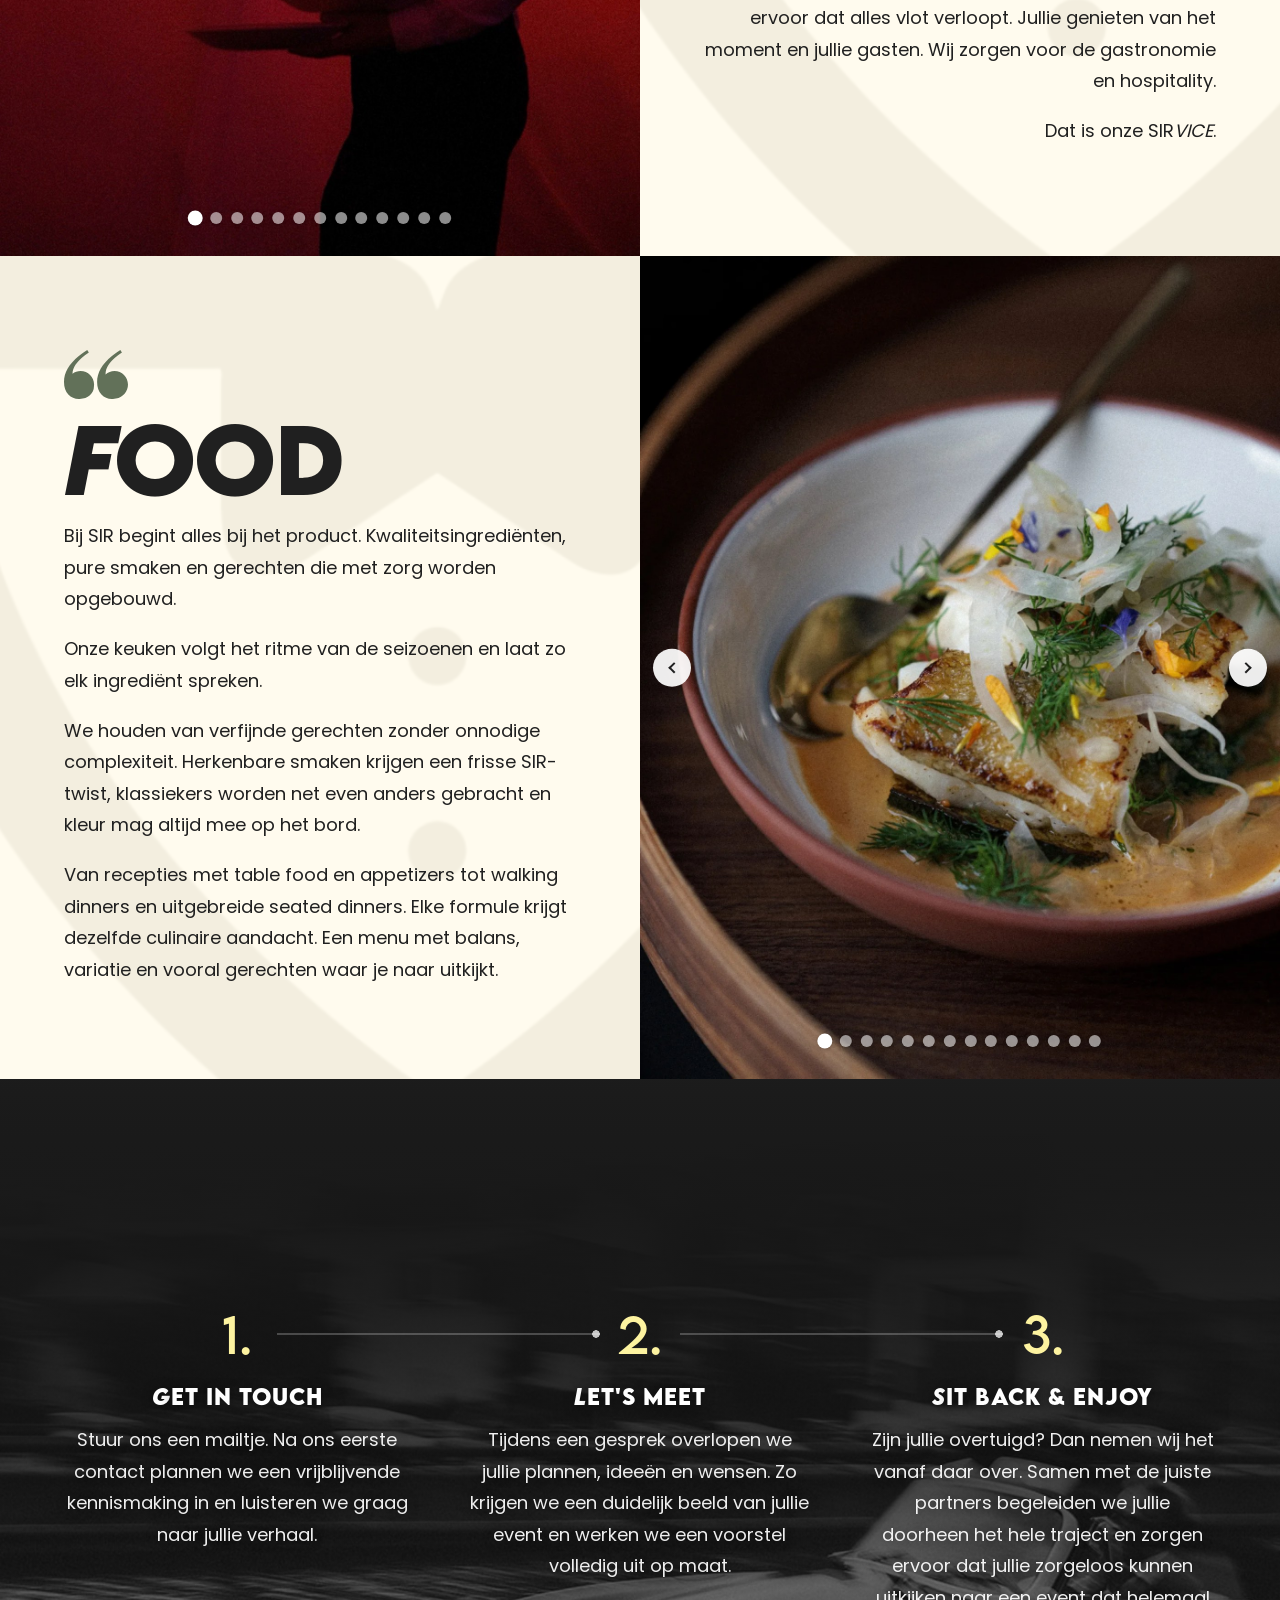
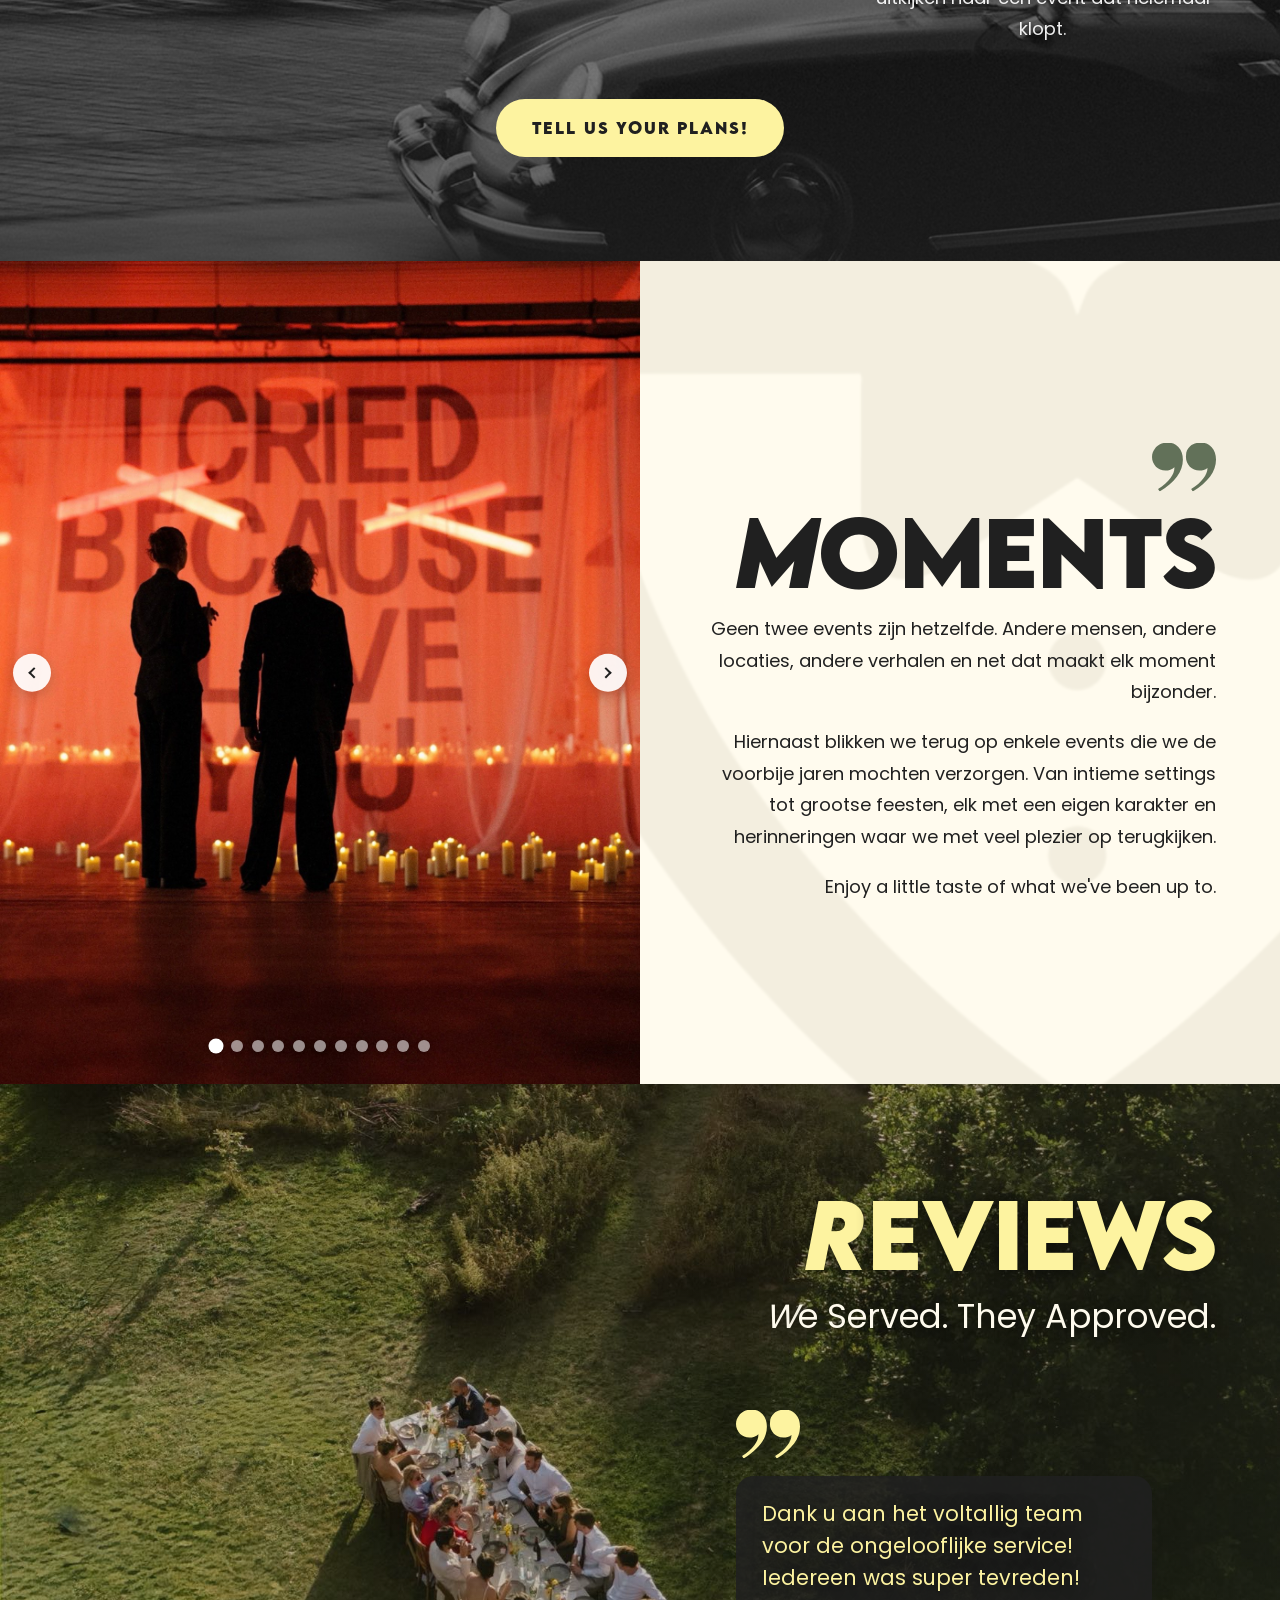
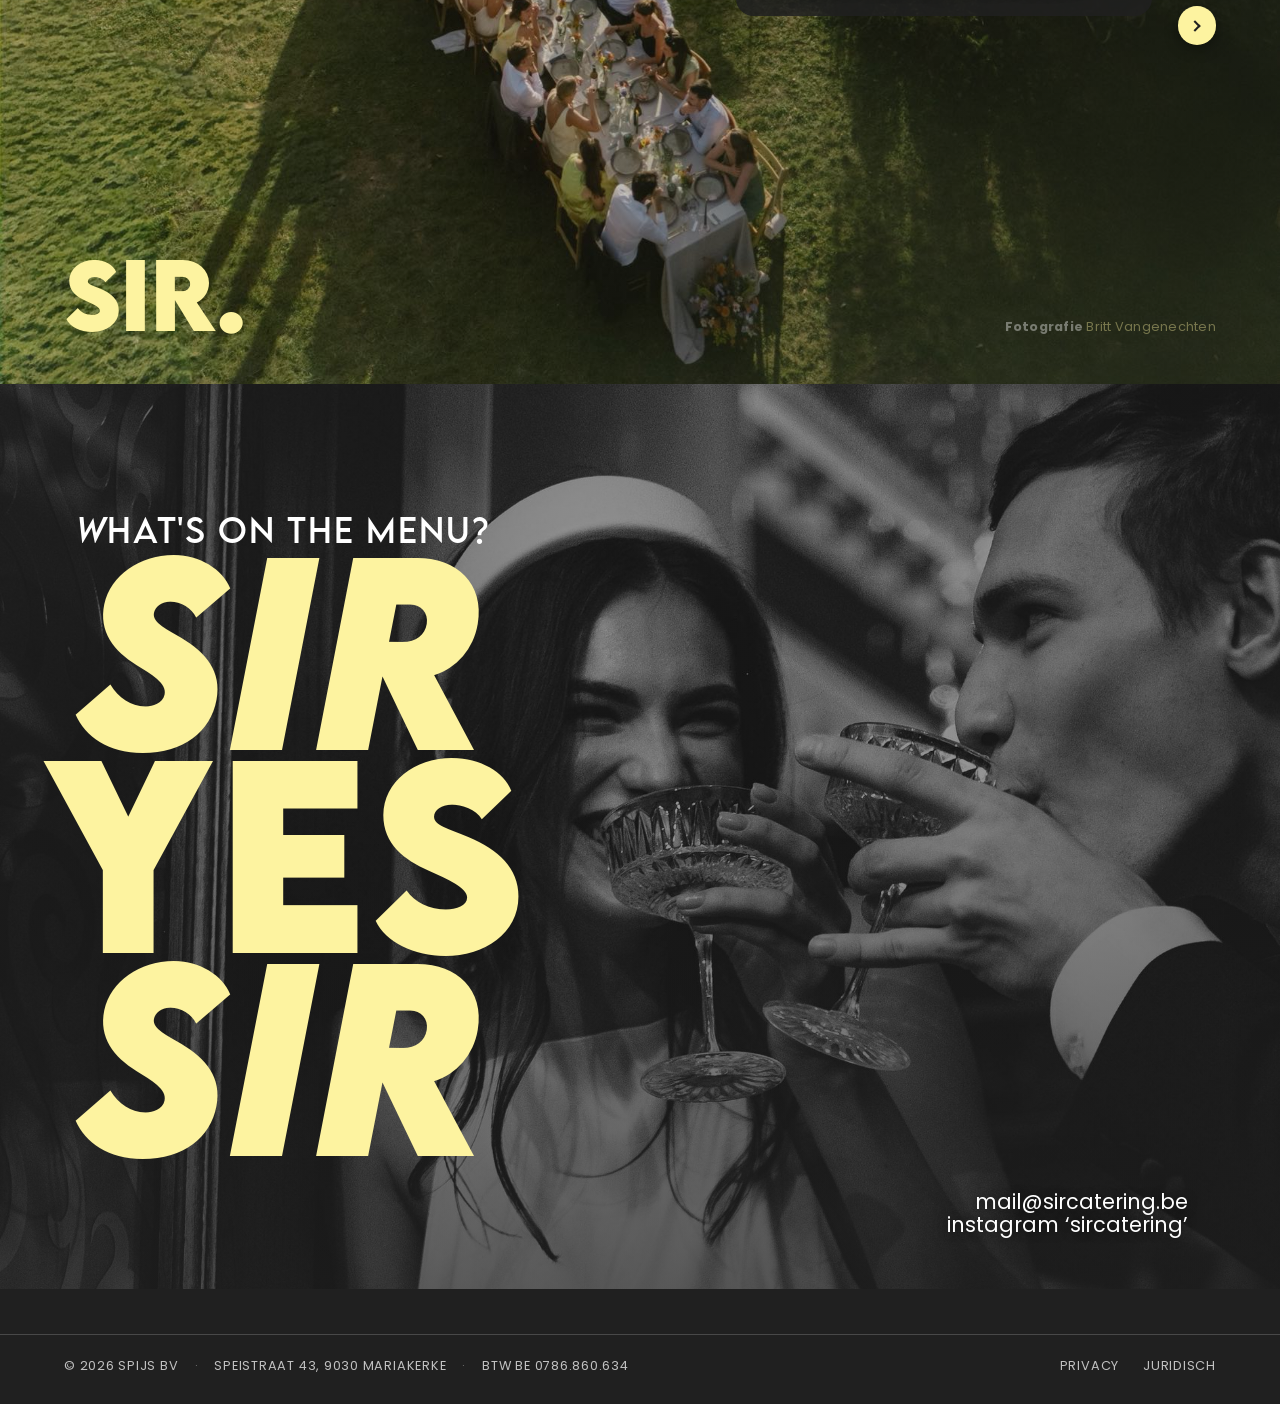
==== commit 9227605f: "Tijdelijke pop-up: Takeaway Xmas Edition Een <dialog> met de foto links en de tekst rechts, de site " ====
--- a/index.html
+++ b/index.html
@@ -115,7 +115,8 @@
     <div class="menu__meta">
       <p><a href="mailto:mail@sircatering.be">mail@sircatering.be</a></p>
       <p>Spijs bv<br>Speistraat 43<br>9030 Mariakerke<br>Btw BE 0786.860.634</p>
-      <p><a href="https://www.instagram.com/sircatering" target="_blank" rel="noopener">Instagram</a><br>
+      <p><a href="jobs.html">Jobs</a><br>
+         <a href="https://www.instagram.com/sircatering" target="_blank" rel="noopener">Instagram</a><br>
          <a href="privacy.html">Privacy</a><br>
          <a href="juridisch.html">Juridisch</a></p>
     </div>
@@ -479,6 +480,45 @@
   </div>
 </footer>
 
+<!-- ============================================================
+     TIJDELIJKE POP-UP — Takeaway Xmas Edition
+     Verschijnt alleen binnen het venster dat in main.js staat
+     (17 november t/m 18 december). Voeg ?popup=1 aan de URL toe om
+     hem buiten die periode te bekijken, ?popup=0 om hem te onderdrukken.
+     ============================================================ -->
+<dialog class="promo" id="promo" aria-labelledby="promo-title">
+  <button class="promo__close" type="button" aria-label="Sluiten" data-promo-close>
+    <svg viewBox="0 0 24 24" aria-hidden="true" focusable="false">
+      <path d="M6 6l12 12M18 6L6 18" fill="none" stroke="currentColor" stroke-width="2.8" stroke-linecap="round"/>
+    </svg>
+  </button>
+
+  <div class="promo__media">
+    <img src="images/popup-xmas.webp" alt="" width="1456" height="1094" loading="lazy" decoding="async">
+    <a class="promo__cta" href="https://preview.mailerlite.com/q5g3m9t4m1" target="_blank" rel="noopener">
+      <span class="promo__cta-icon" aria-hidden="true">
+        <svg viewBox="0 0 24 24" focusable="false"><path d="M9 6l7 6-7 6" fill="none" stroke="currentColor" stroke-width="2.6" stroke-linecap="round" stroke-linejoin="round"/></svg>
+      </span>
+      Book now
+    </a>
+  </div>
+
+  <div class="promo__body">
+    <p class="promo__hey" id="promo-title">Hey you!</p>
+    <p>Dit jaar hebben we iets bijzonders voor jullie in petto!<br>
+       <strong>Onze takeaway xmas edition!</strong></p>
+    <p>Voor deze feestelijke editie slaan we de handen in elkaar met COMMOTIE.<br>
+       Het resultaat? Een uniek feestmenu waarin het beste van beide keukens samenkomt.<br>
+       Een bijzondere culinaire ervaring die we voor even tot bij jullie thuis brengen.</p>
+    <p class="promo__enjoy">Enjoy!</p>
+    <p class="promo__lockup">
+      <img class="promo__commotie" src="images/popup-commotie.png" alt="commotie" width="760" height="143" loading="lazy" decoding="async">
+      <span class="promo__x">x</span>
+      <span class="promo__sir">SIR.</span>
+    </p>
+  </div>
+</dialog>
+
 <script src="assets/js/main.js" defer></script>
 </body>
 </html>
--- a/assets/css/style.css
+++ b/assets/css/style.css
@@ -1470,7 +1470,16 @@
     padding: max(var(--header-h), 4vh) 0 clamp(1.25rem, 3vh, 2rem);
   }
   .footer__lede {
-    --wm-size: 34.2cqw;
+    /* 34,2% van de breedte is de maat uit de voorstelling. Op een scherm dat
+       breed maar laag is — een venster in liggende stand — wordt het woordmerk
+       daarmee hoger dan het kader: de derde regel liep eronderuit en botste op
+       de contactregel. De tweede grens rekent daarom op de hoogte.
+       Afgeleid: de inktbovenkant staat op 21,7% van de hoogte, het blok zelf is
+       2,546 maal de korpsmaat hoog, en onderaan gaat er een vaste strook af
+       voor de koptekst, de contactregel en de ondermarge (samen ~170px).
+       Op een telefoon in staande stand is de breedte altijd de kleinste van de
+       twee, dus daar verandert er niets. */
+    --wm-size: max(2rem, min(34.2cqw, calc((78.3svh - 170px) / 2.546)));
     position: absolute;
     left: 0; right: 0;
     /* Zet de inktbovenkant van het woordmerk op 21,7% van de hoogte. Met
@@ -1603,3 +1612,161 @@
   padding-bottom: .2rem;
 }
 .legal__back:hover { border-color: var(--olive); }
+
+/* ============================================================
+   TIJDELIJKE POP-UP — Takeaway Xmas Edition
+   Een <dialog>: de browser regelt zelf Escape, de focus en het
+   stapelen bovenop de rest van de pagina.
+   ============================================================ */
+.promo {
+  width: min(58rem, 92vw);
+  max-height: min(46rem, 90svh);
+  padding: clamp(.6rem, 1.4vw, 1rem);
+  border: 0;
+  border-radius: clamp(14px, 1.6vw, 22px);
+  background: #fff;
+  color: var(--charcoal);
+  box-shadow: 0 30px 80px rgba(0, 0, 0, .45);
+  overflow: visible;
+}
+.promo::backdrop {
+  /* De site erachter wordt wazig; het donkere waas houdt de kaart leesbaar. */
+  background: rgba(16, 16, 16, .45);
+  -webkit-backdrop-filter: blur(10px);
+  backdrop-filter: blur(10px);
+}
+.promo[open] {
+  display: grid;
+  grid-template-columns: minmax(0, 1fr) minmax(0, 1.04fr);
+  gap: clamp(.75rem, 1.6vw, 1.25rem);
+  align-items: stretch;
+}
+
+/* --- Sluitknop: geel bolletje met zwart kruisje, in de hoek ---- */
+.promo__close {
+  position: absolute;
+  z-index: 2;            /* boven de foto, die verderop in de broncode staat */
+  top: .7rem;
+  right: .7rem;
+  width: 1.6rem;
+  aspect-ratio: 1;
+  display: grid;
+  place-items: center;
+  padding: 0;
+  /* Het zwarte randje houdt het bolletje ook op de witte kaart duidelijk;
+     botergeel op wit alleen zou te flets zijn. */
+  border: 1.5px solid #000;
+  border-radius: 50%;
+  background: var(--butter);
+  color: #000;
+  cursor: pointer;
+  box-shadow: 0 2px 10px rgba(0, 0, 0, .25);
+}
+.promo__close svg { width: 56%; height: 56%; }
+.promo__close:hover { background: #fff; }
+
+/* --- Foto met de knop erover ---------------------------------- */
+.promo__media {
+  position: relative;
+  /* Staande uitsnede, zoals in het ontwerp: zo is de kaart hoger dan breed
+     verdeeld en komt de kring glazen vol in beeld. */
+  aspect-ratio: 5 / 6;
+  border-radius: clamp(10px, 1.2vw, 16px);
+  overflow: hidden;
+  background: var(--charcoal);
+}
+.promo__media img {
+  width: 100%;
+  height: 100%;
+  object-fit: cover;
+  object-position: center;
+  display: block;
+}
+.promo__cta {
+  position: absolute;
+  left: 50%;
+  bottom: clamp(.9rem, 2.2vw, 1.75rem);
+  transform: translateX(-50%);
+  display: inline-flex;
+  align-items: center;
+  gap: .55em;
+  padding: .5em 1.15em .5em .5em;
+  border-radius: 999px;
+  background: var(--butter);
+  color: var(--charcoal);
+  font-family: var(--font-display);
+  font-weight: 700;
+  font-size: clamp(.85rem, .62rem + .7vw, 1.15rem);
+  letter-spacing: .02em;
+  text-transform: uppercase;
+  text-decoration: none;
+  white-space: nowrap;
+  box-shadow: 0 8px 22px rgba(0, 0, 0, .35);
+}
+.promo__cta-icon {
+  display: grid;
+  place-items: center;
+  width: 1.9em;
+  aspect-ratio: 1;
+  border-radius: 50%;
+  background: var(--charcoal);
+  color: var(--butter);
+}
+.promo__cta-icon svg { width: 60%; height: 60%; }
+.promo__cta:hover { background: #fff; }
+
+/* --- Tekstkolom ------------------------------------------------ */
+.promo__body {
+  display: flex;
+  flex-direction: column;
+  justify-content: center;
+  gap: clamp(.7rem, 1.4vh, 1.1rem);
+  padding: clamp(.5rem, 2vw, 1.75rem) clamp(.75rem, 2vw, 1.5rem);
+  overflow-y: auto;
+  text-align: center;
+  font-family: var(--font-body);
+  font-size: clamp(.78rem, .62rem + .42vw, 1rem);
+  line-height: 1.45;
+}
+.promo__body p { margin: 0; }
+.promo__hey,
+.promo__enjoy {
+  font-weight: 700;
+  text-transform: uppercase;
+  letter-spacing: .01em;
+  font-size: 1.1em;
+}
+.promo__body strong { text-transform: uppercase; }
+
+/* --- commotie x SIR. ------------------------------------------- */
+.promo__lockup {
+  display: grid;
+  justify-items: center;
+  gap: .25em;
+  margin-top: .35em;
+}
+.promo__commotie {
+  /* Het aangeleverde logo, bijgesneden tot op de lijnen. De hoogte volgt uit
+     de eigen verhouding van het beeld (760 x 143), dus die blijft kloppen. */
+  display: block;
+  width: min(14em, 100%);
+  height: auto;
+}
+.promo__x { font-size: 1em; color: #6a6a6a; }
+.promo__sir {
+  font-family: var(--font-display);
+  font-weight: 900;
+  font-size: 2.3em;
+  line-height: 1;
+  letter-spacing: -.01em;
+}
+
+/* --- Onder elkaar op een smal scherm --------------------------- */
+@media (max-width: 47.99em) {
+  .promo { width: min(26rem, 92vw); max-height: 90svh; overflow-y: auto; }
+  .promo[open] { grid-template-columns: 1fr; }
+  /* Liggende uitsnede: de kring glazen staat in het midden, dus boven en
+     onder wegsnijden kost niets en scheelt hoogte op een korte telefoon. */
+  .promo__media { aspect-ratio: 3 / 2; }
+  .promo__body { padding-bottom: .5rem; }
+}
